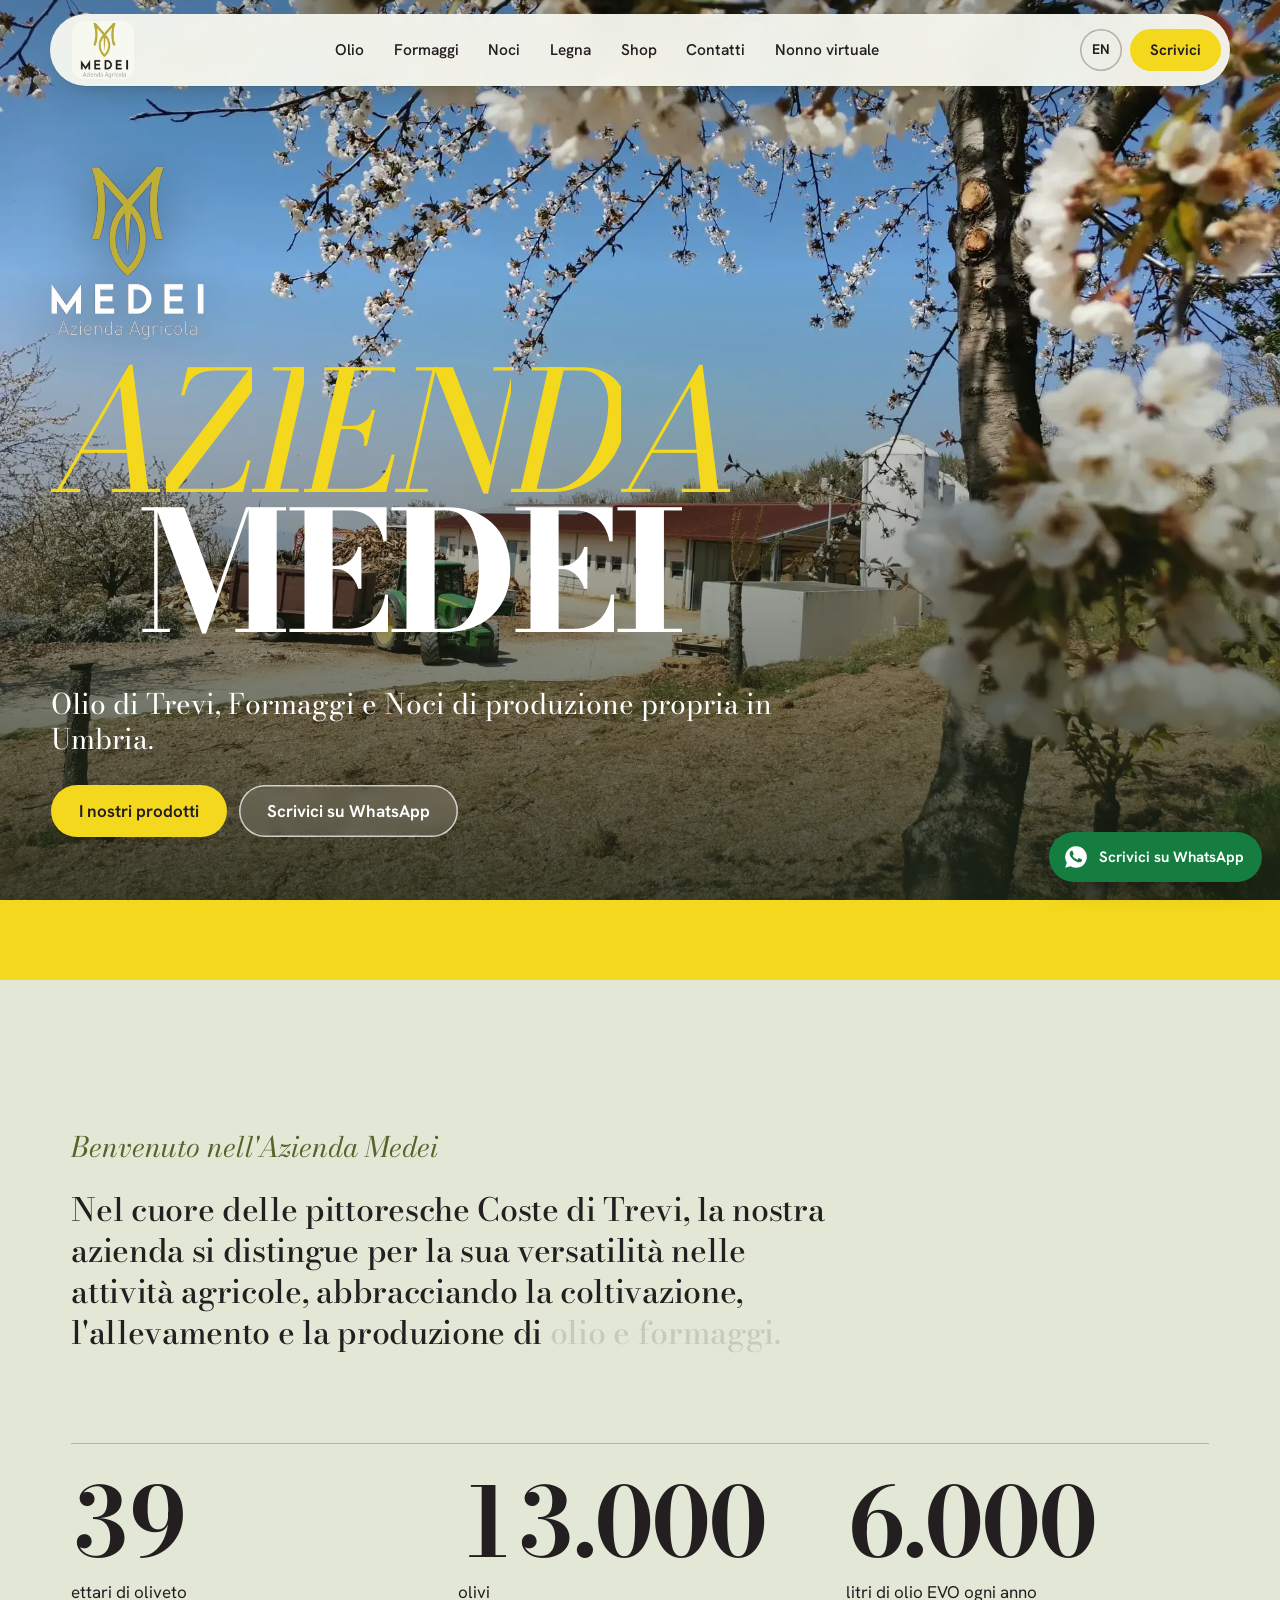
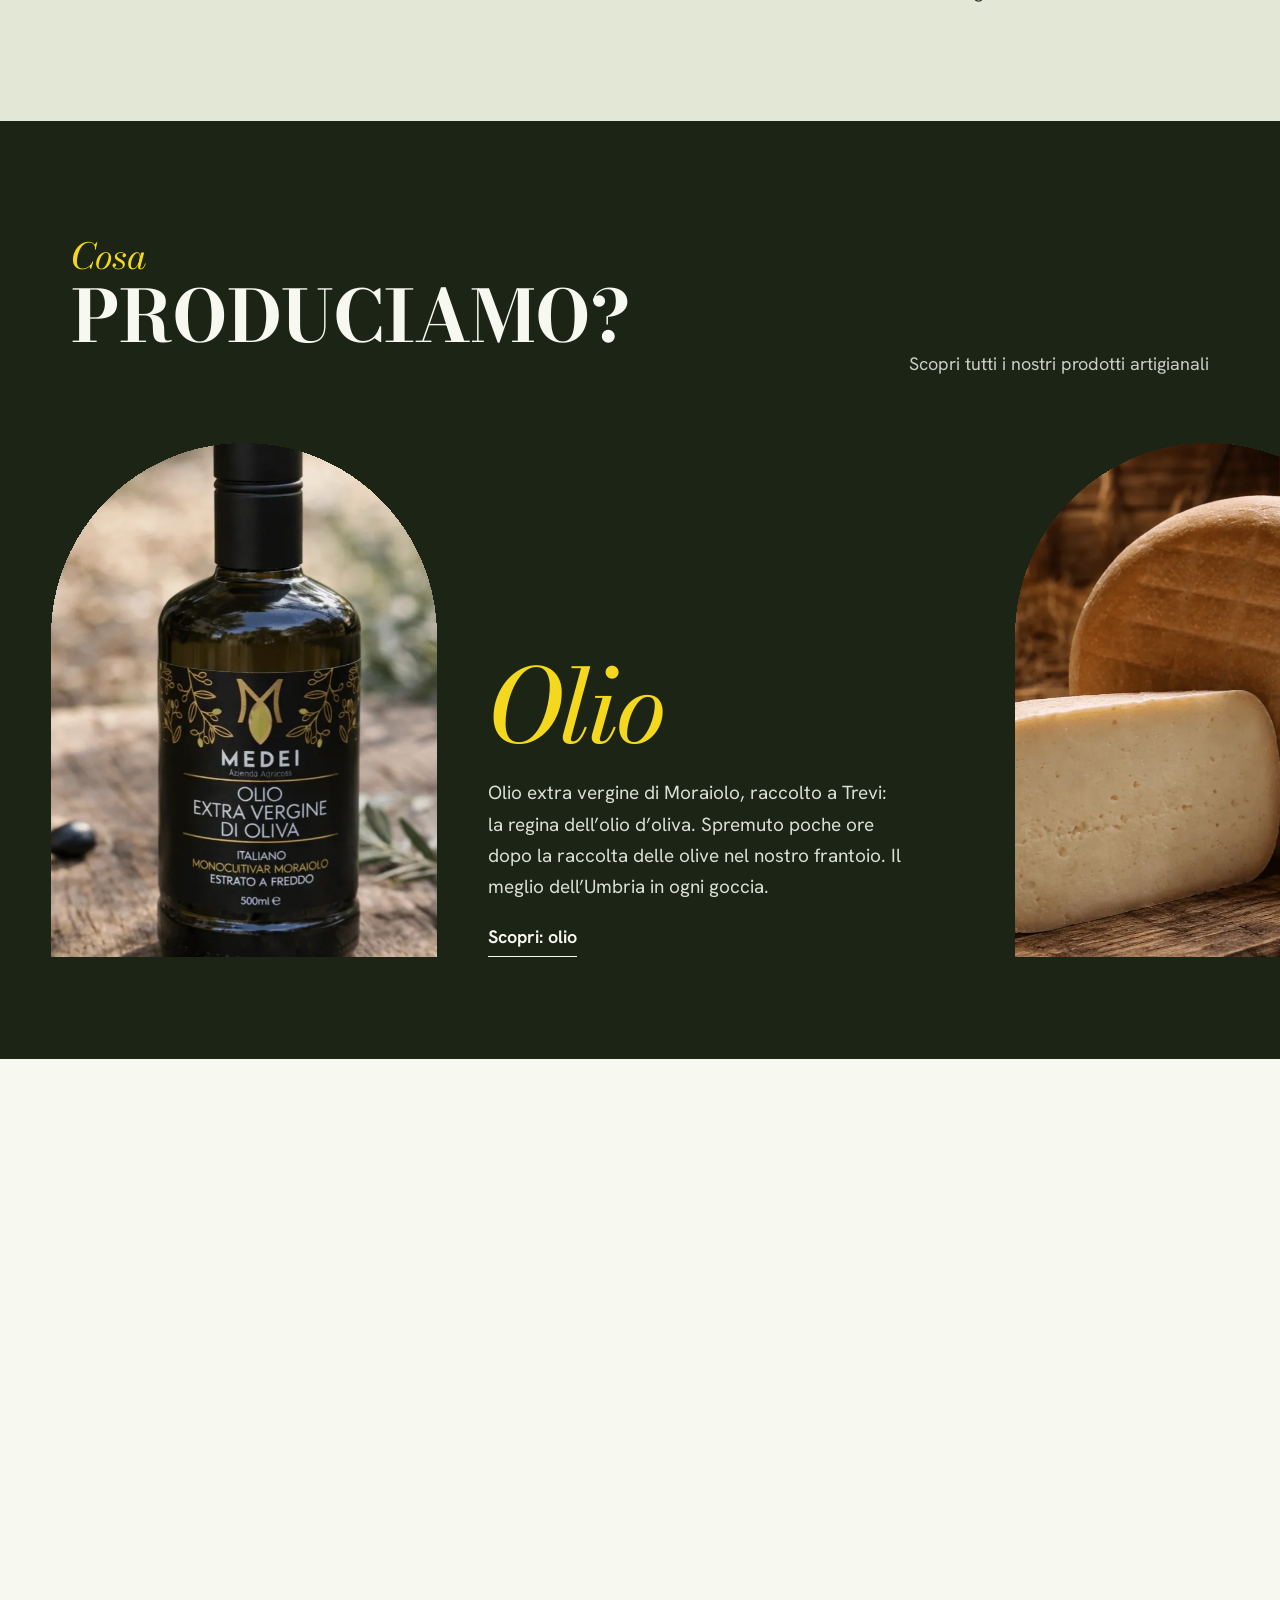
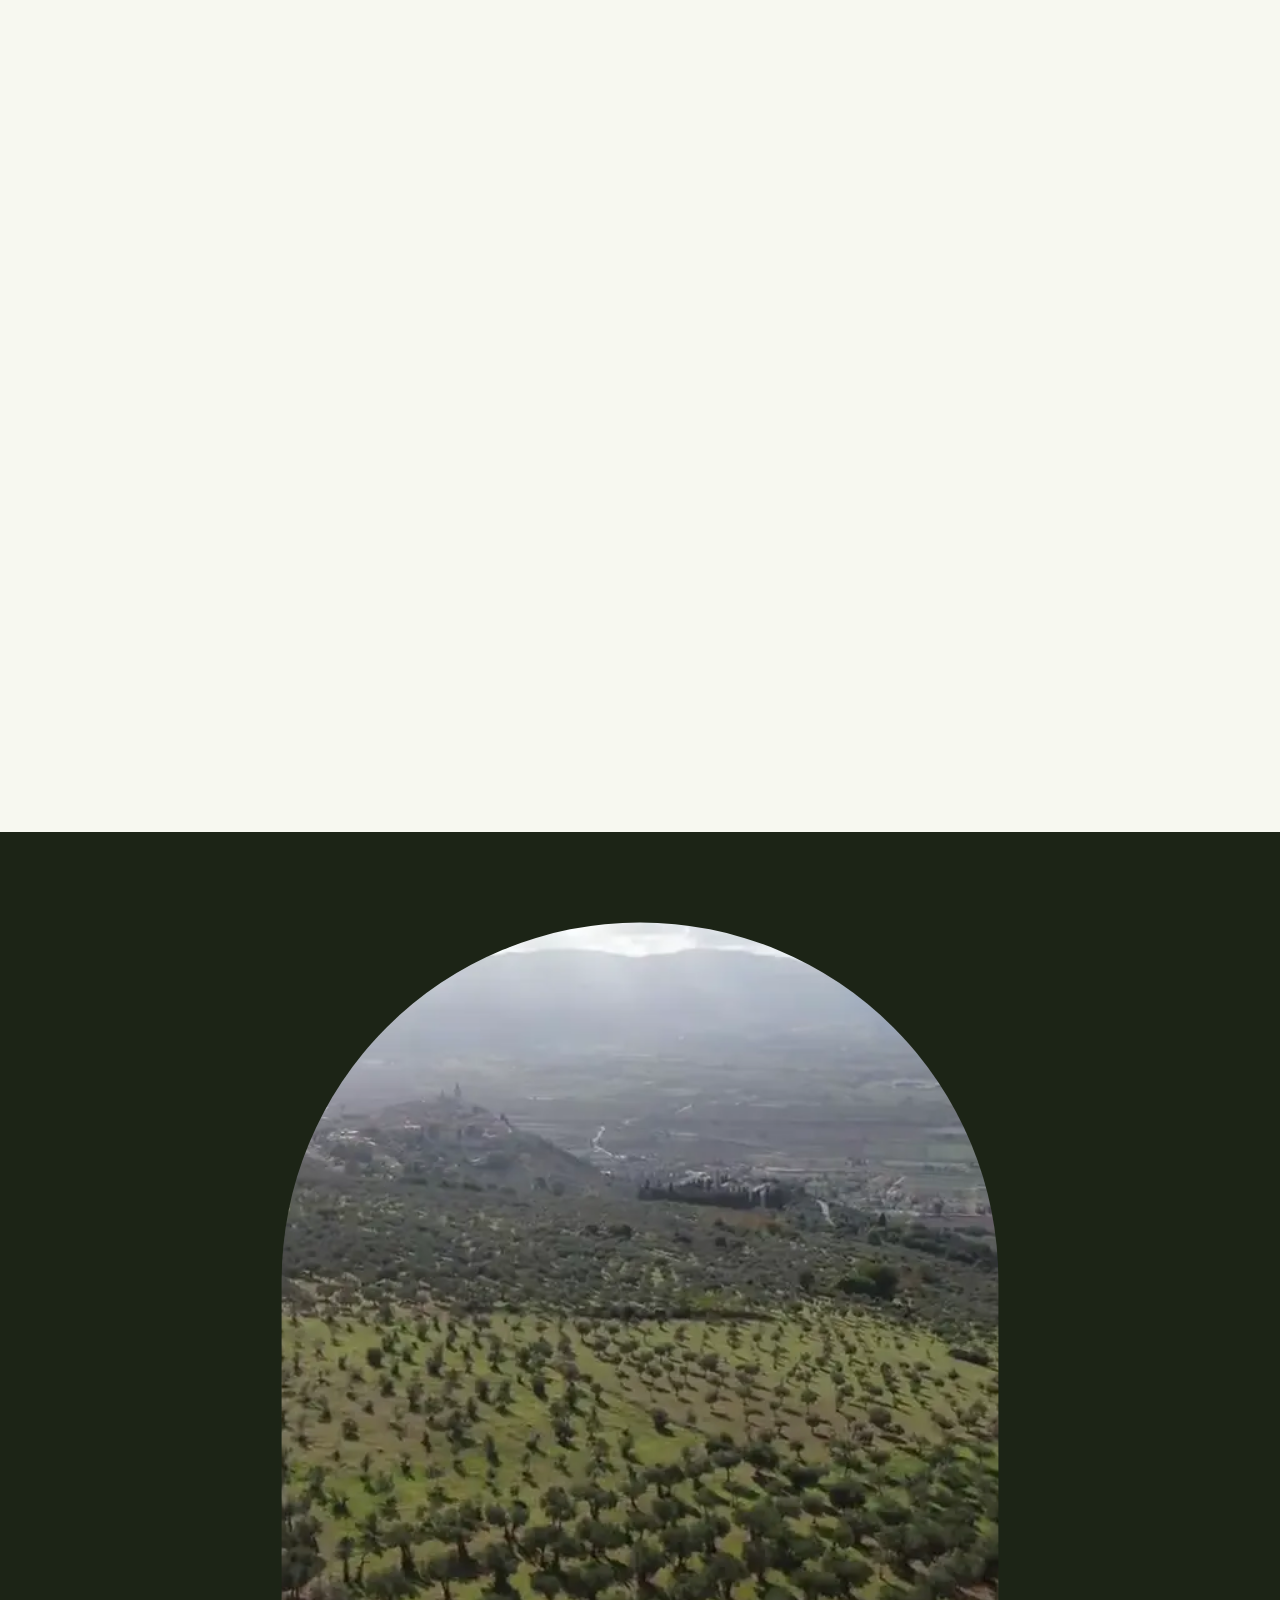
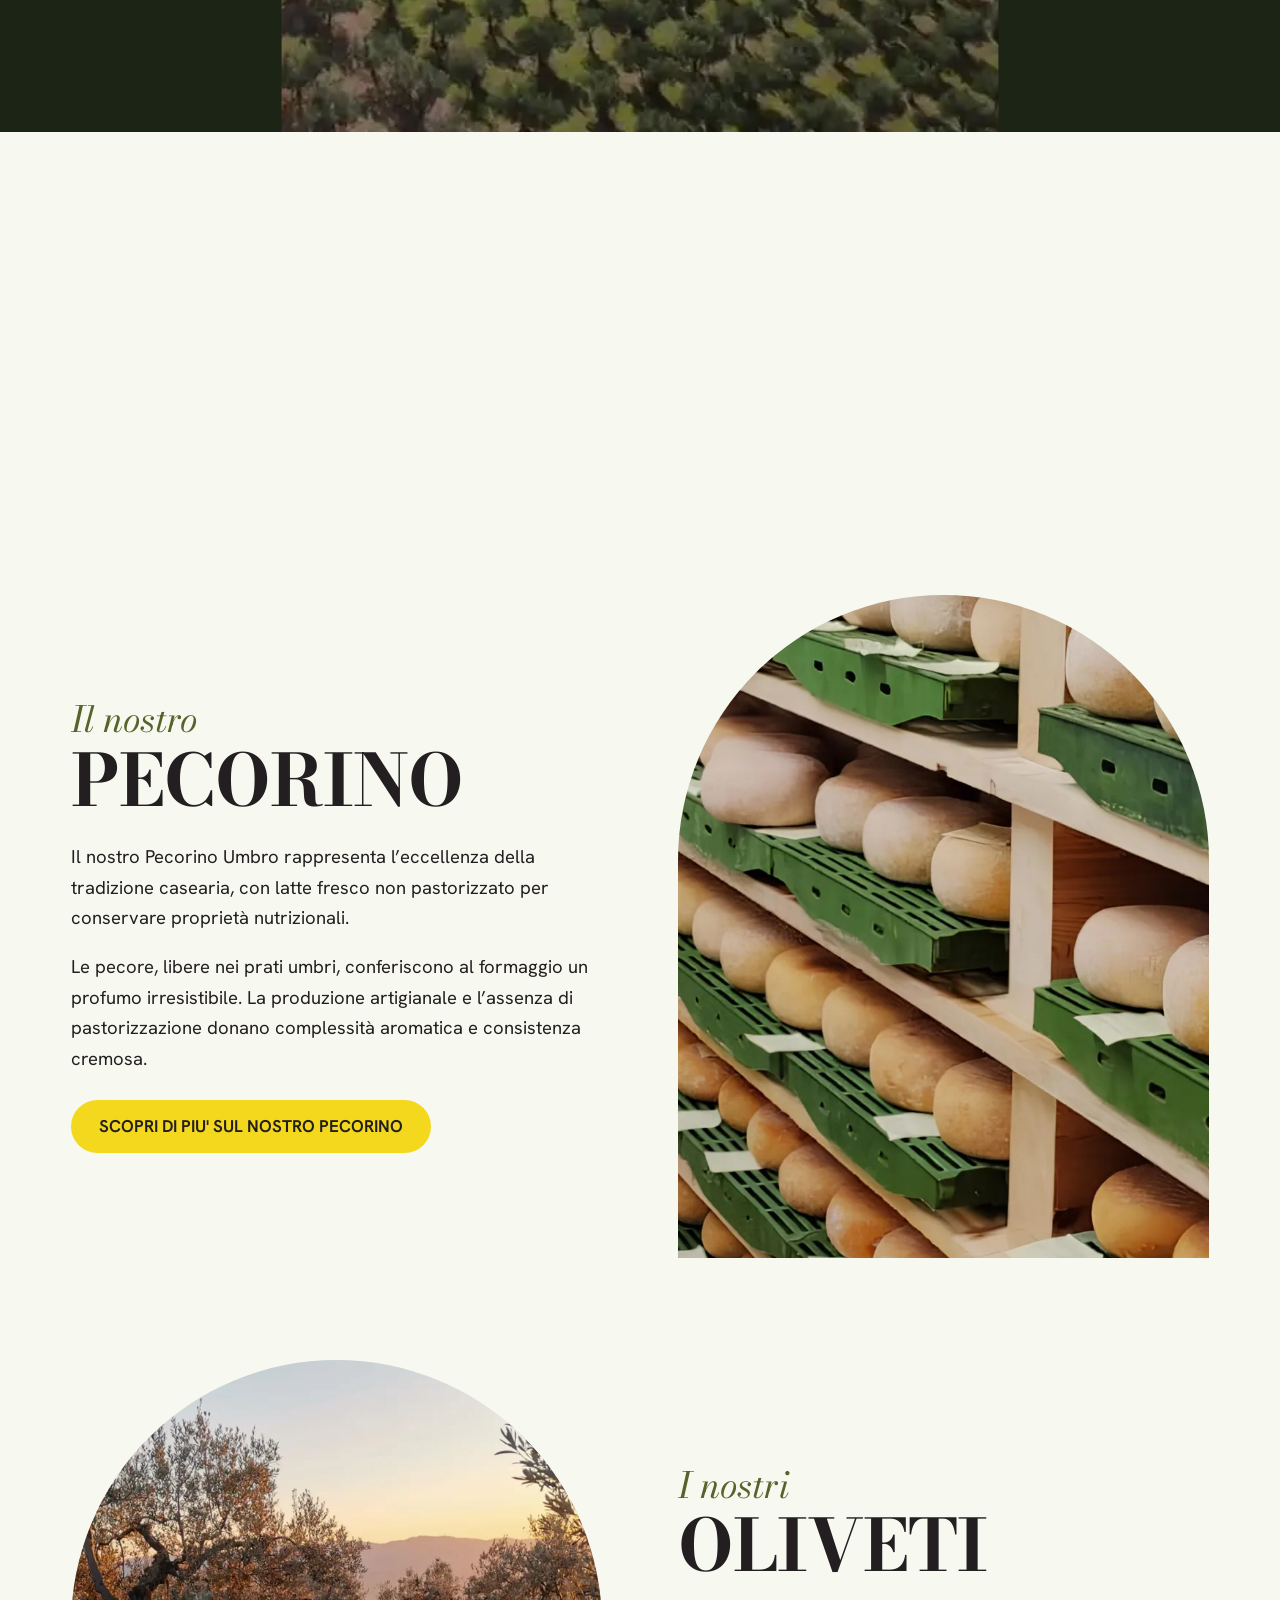
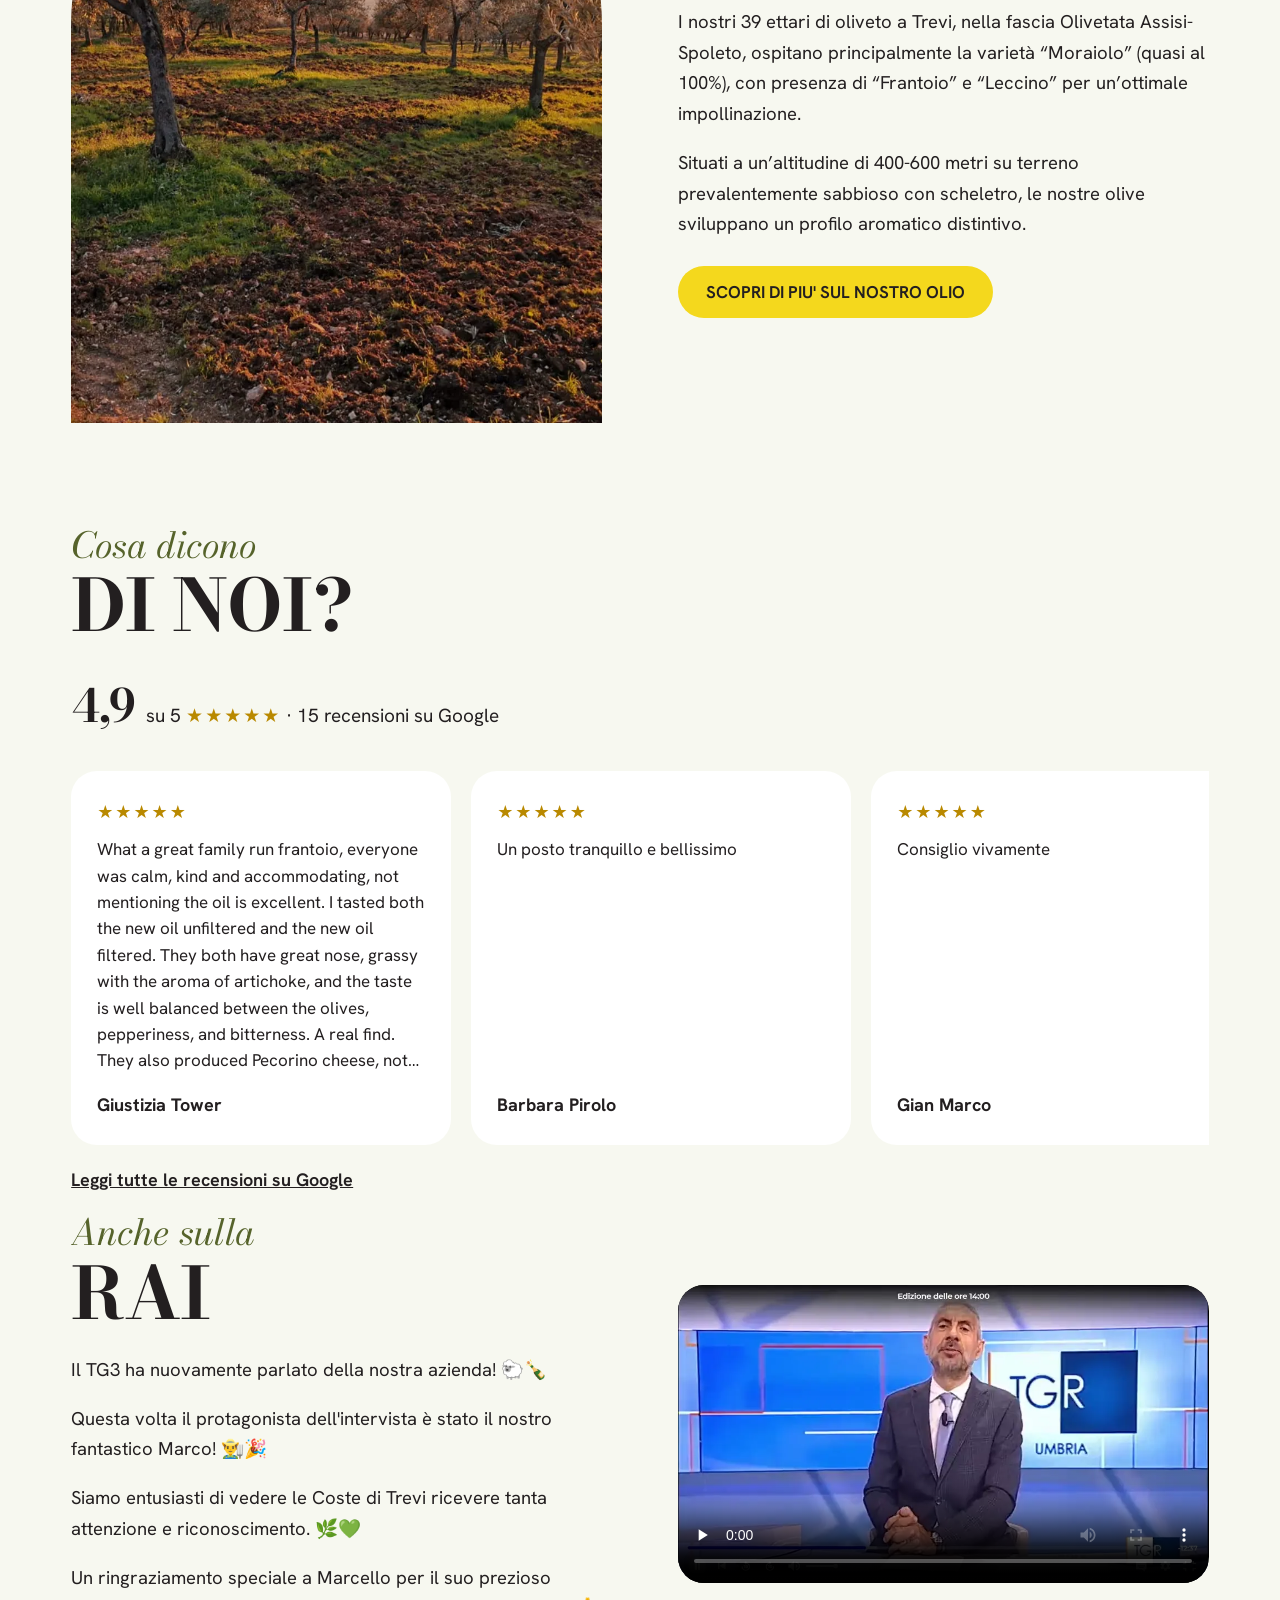
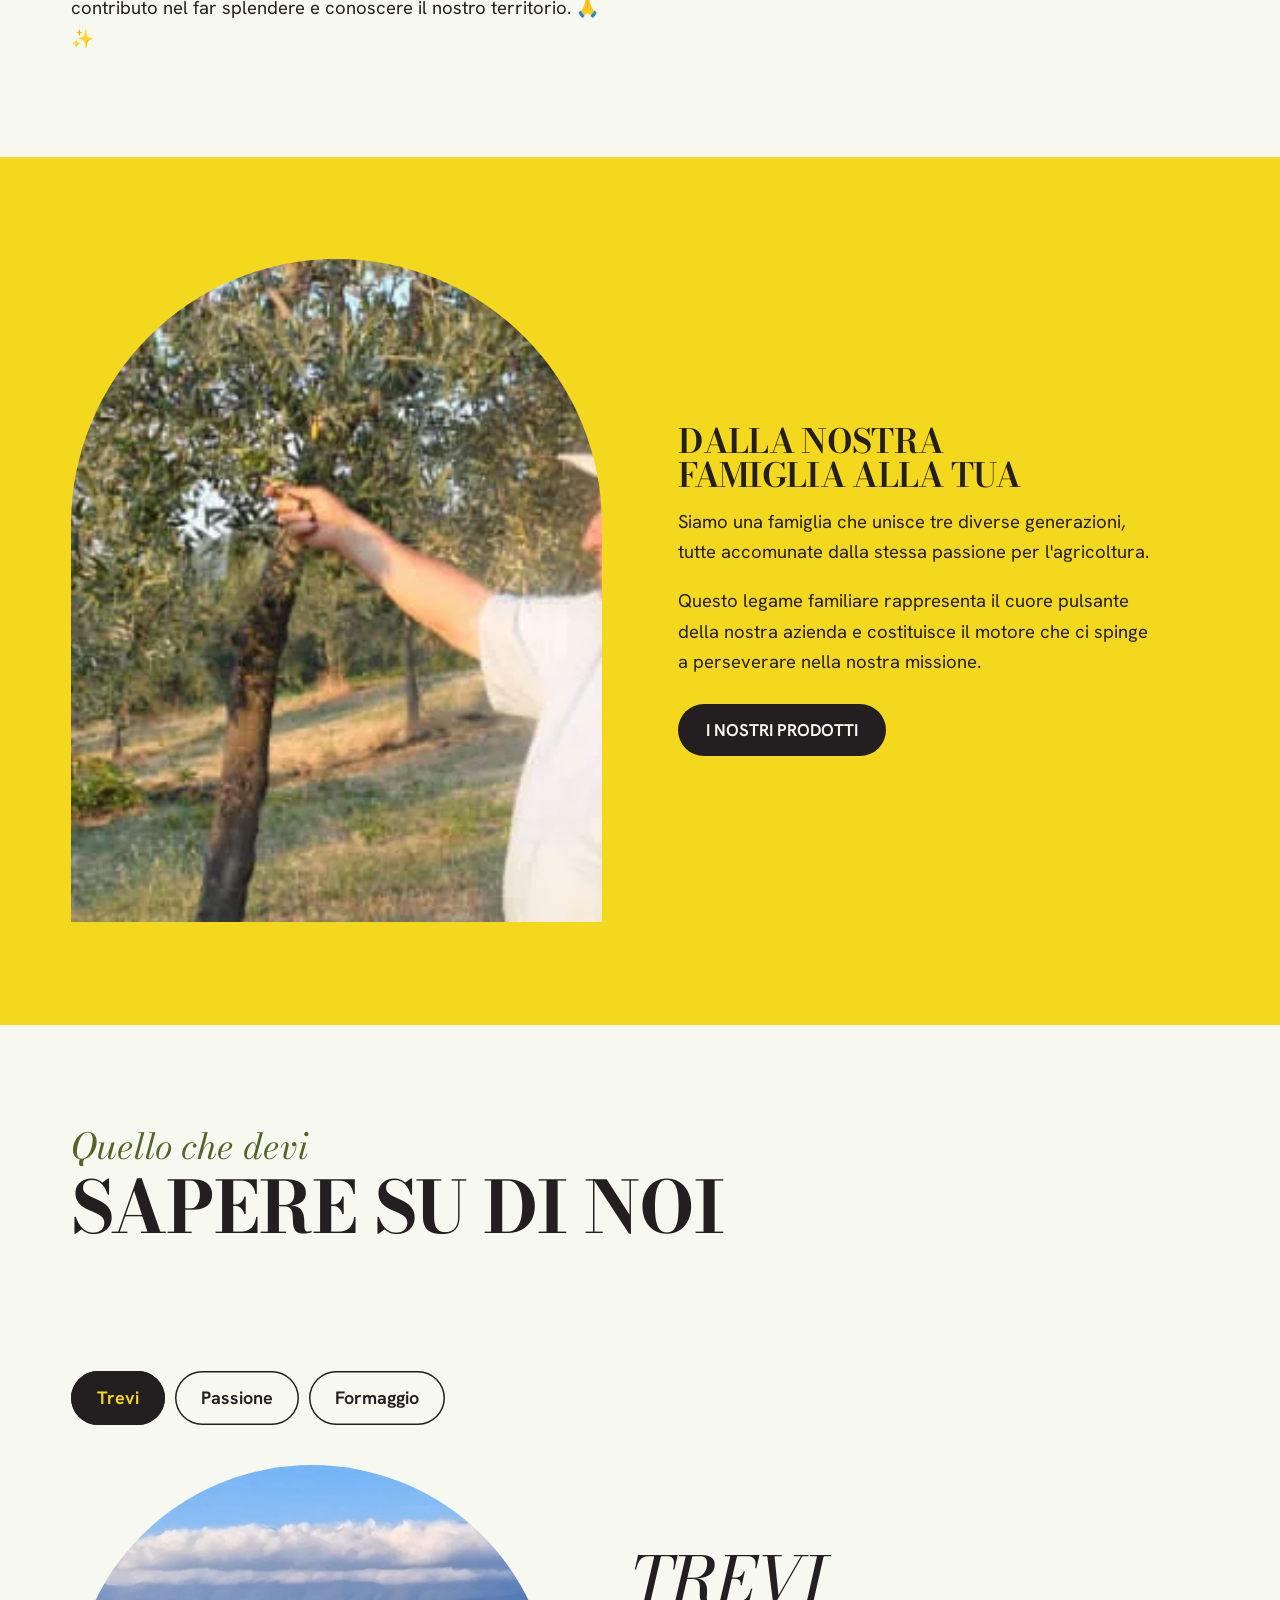
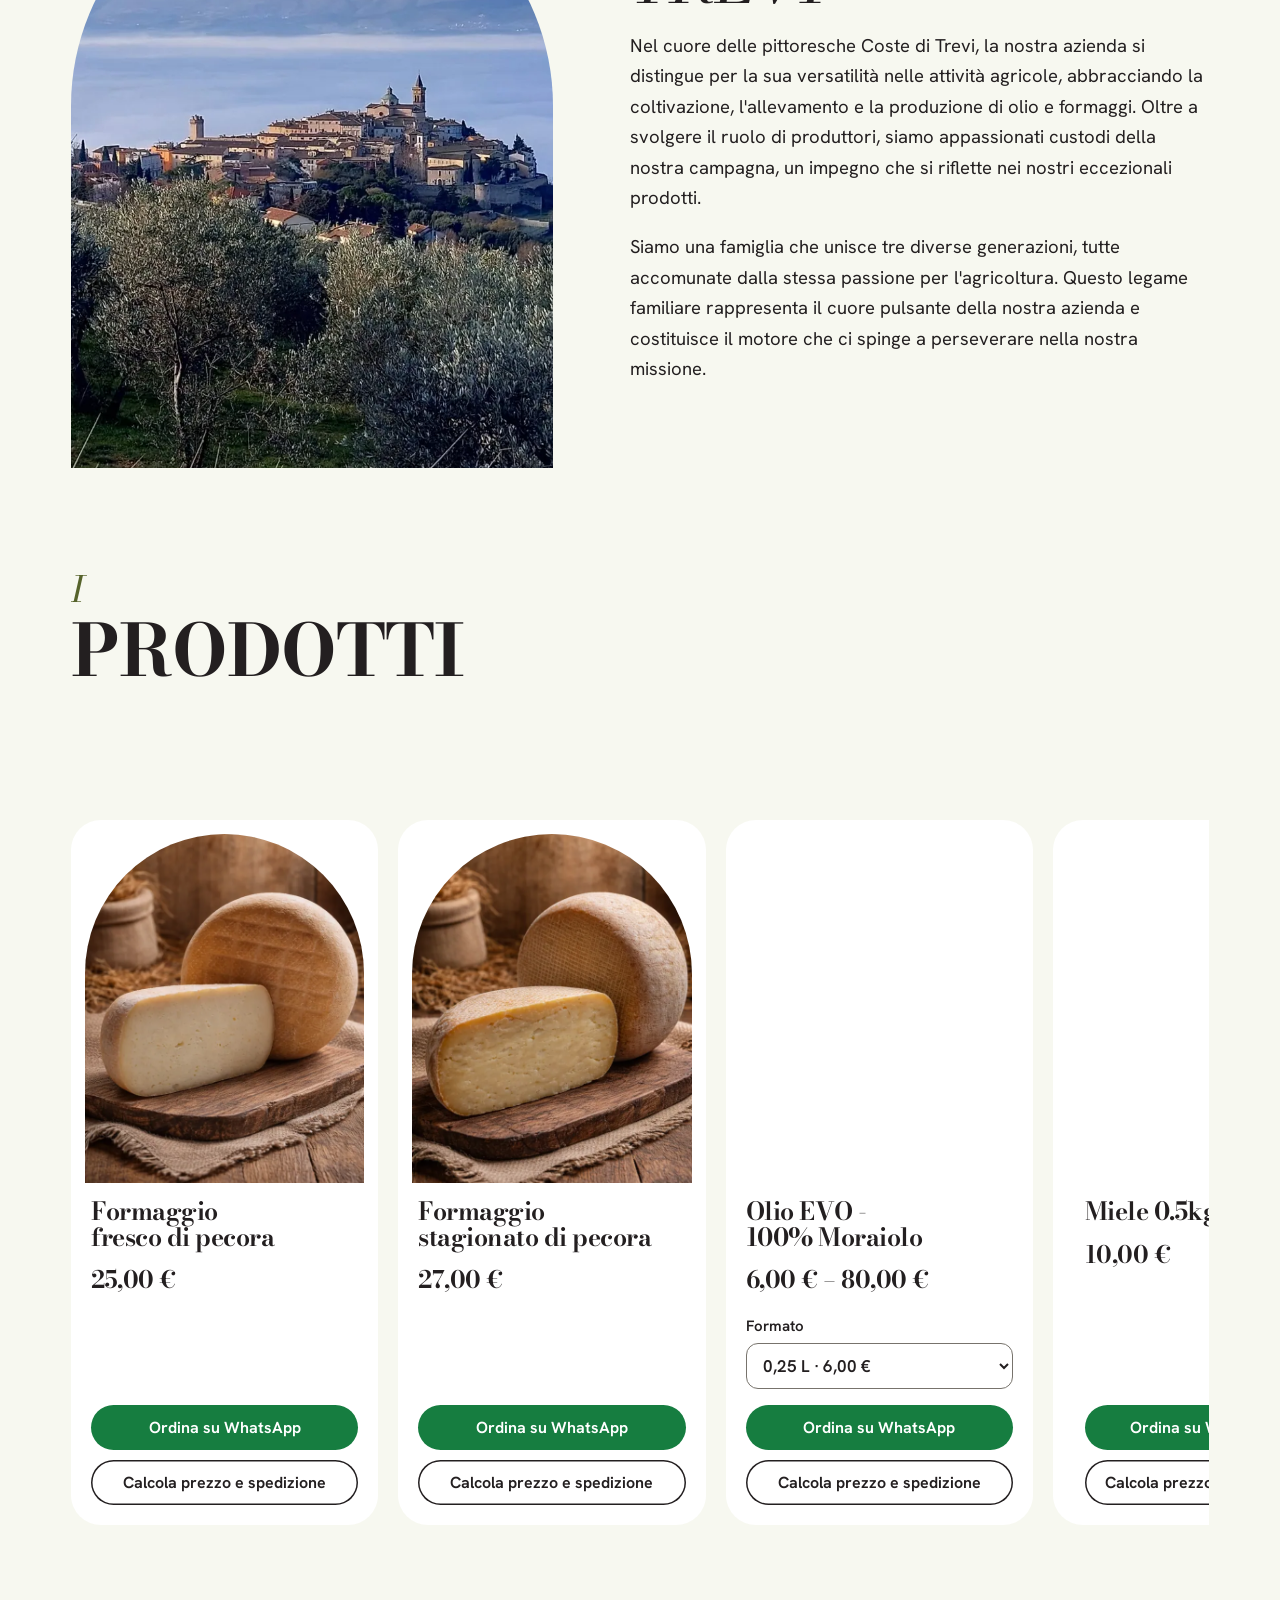
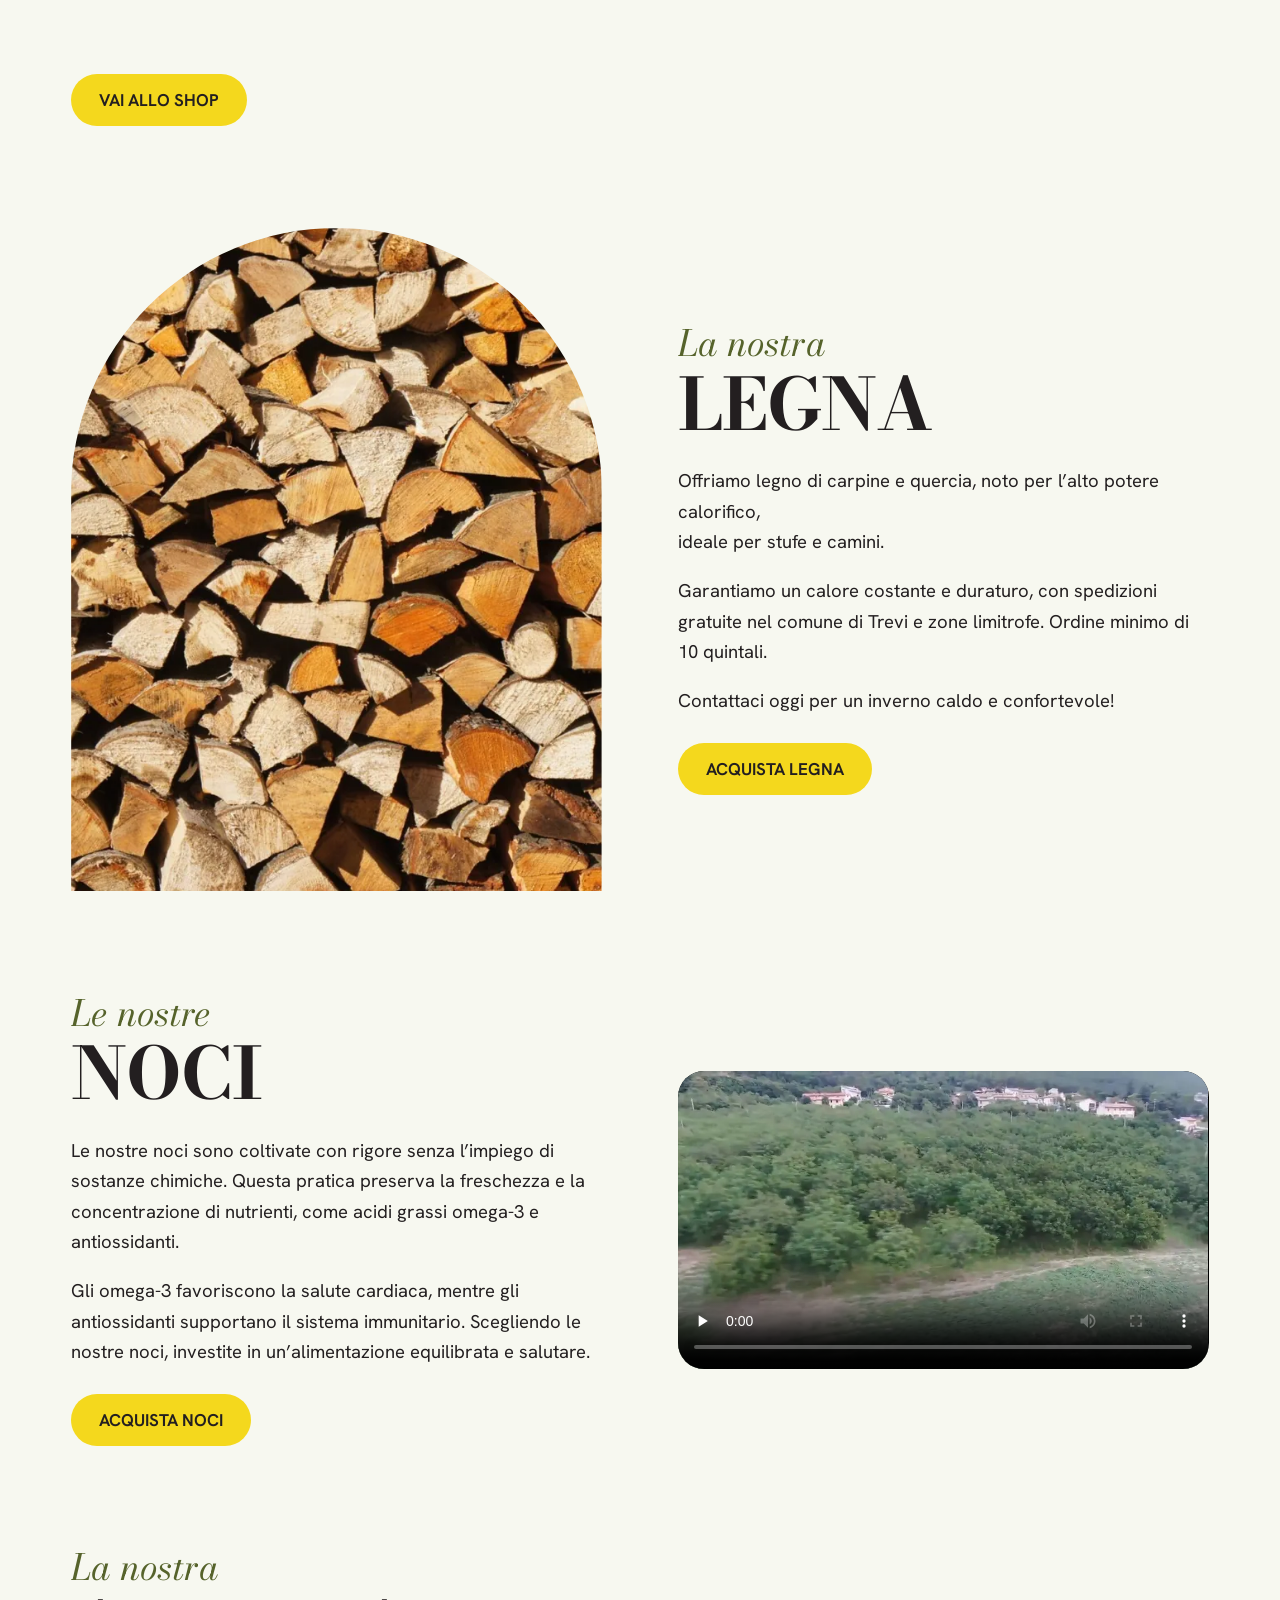
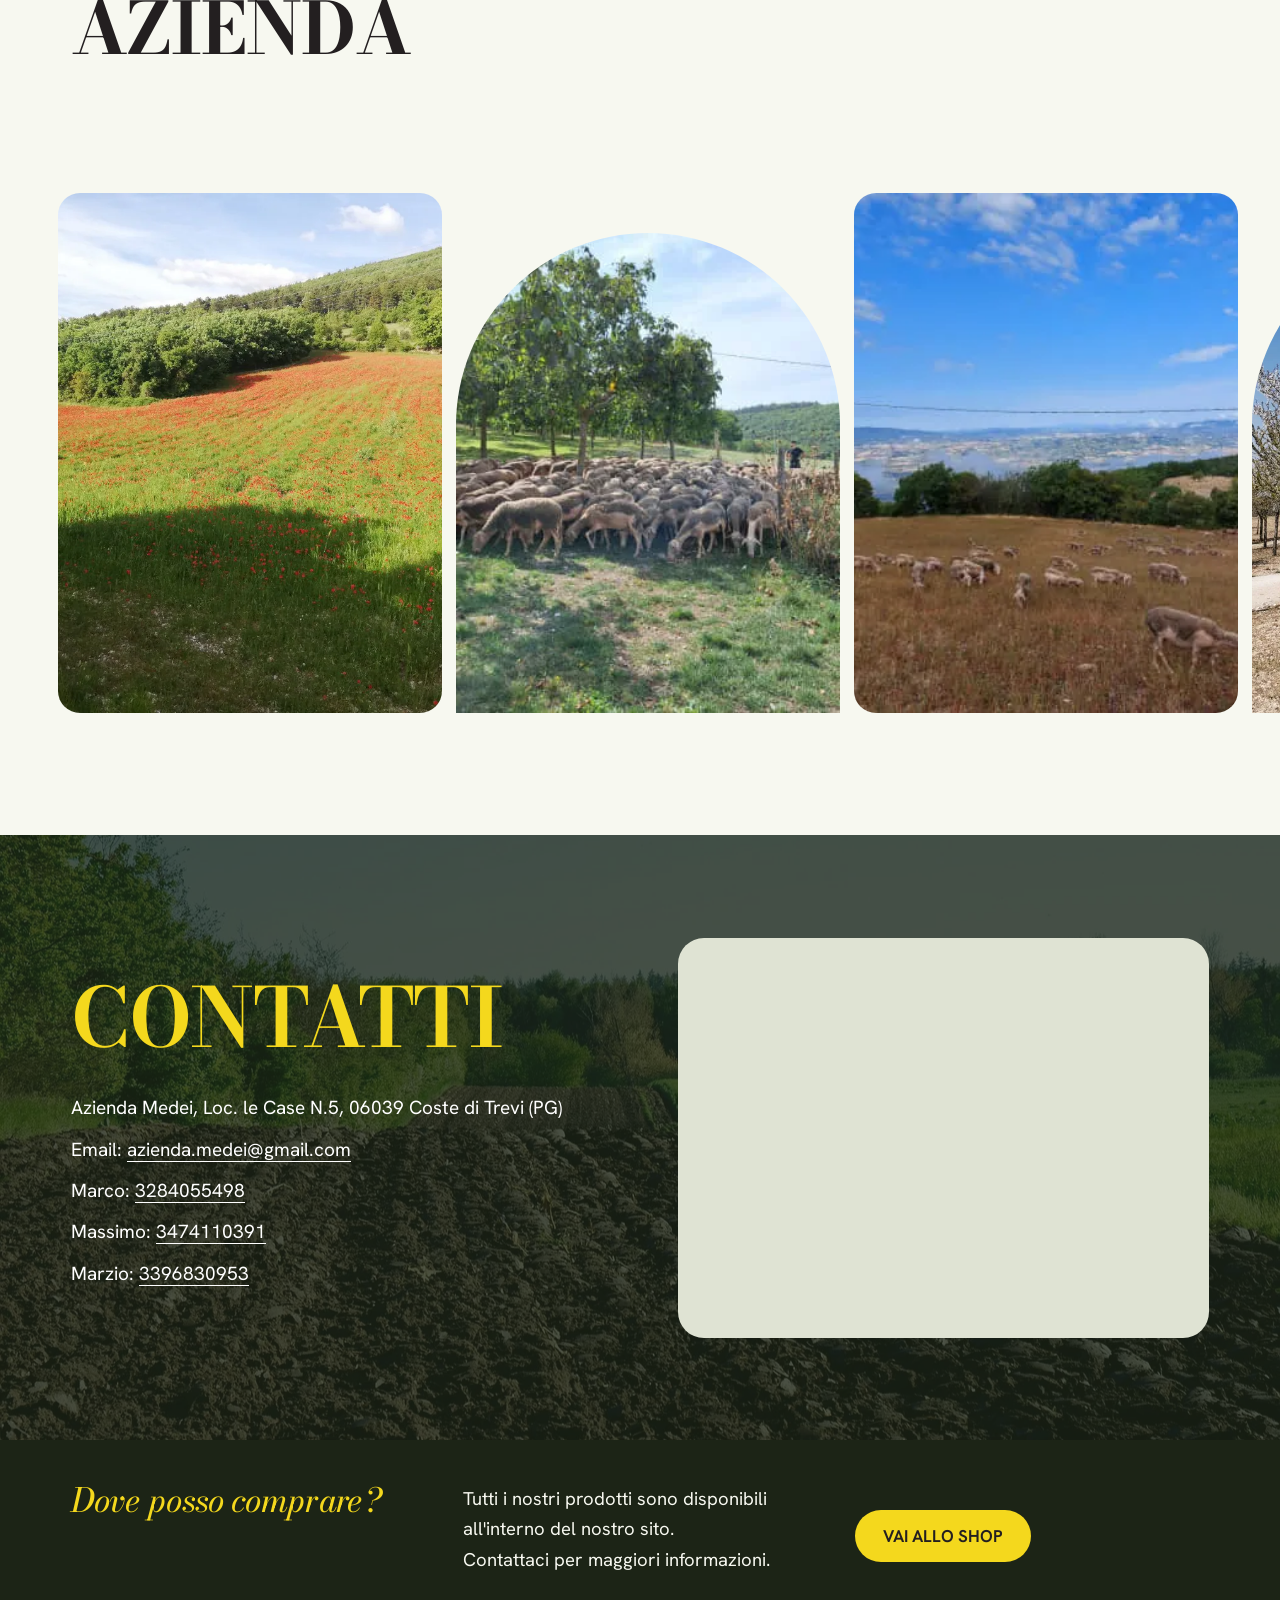
==== index.html @ 04afe728 "Sito Azienda Medei 2.0 Co-Authored-By: Claude Fable 5.2 <noreply@anthropic.com> Claude-Session: http" ====
<!DOCTYPE html>
<html lang="it">
<head>
<meta charset="utf-8">
<meta name="viewport" content="width=device-width, initial-scale=1">
<title>Azienda Medei | Olio Trevi, Formaggi e Noci di produzione propria</title>
<meta name="description" content="Scopri tutti i prodotti artigianali della nostra azienda, dall&#x27;olio di Trevi, ai nostri formaggi, fino al nostro miele artigianale.">
<link rel="canonical" href="https://aziendamedei.com/">
<link rel="alternate" hreflang="it" href="https://aziendamedei.com/"><link rel="alternate" hreflang="en" href="https://aziendamedei.com/en/azienda-medei/"><link rel="alternate" hreflang="x-default" href="https://aziendamedei.com/">
<meta property="og:type" content="website">
<meta property="og:locale" content="it_IT">
<meta property="og:site_name" content="Azienda Medei">
<meta property="og:title" content="Azienda Medei | Olio Trevi, Formaggi e Noci di produzione propria">
<meta property="og:description" content="Scopri tutti i prodotti artigianali della nostra azienda, dall&#x27;olio di Trevi, ai nostri formaggi, fino al nostro miele artigianale.">
<meta property="og:url" content="https://aziendamedei.com/">
<meta property="og:image" content="https://aziendamedei.com/img/whatsapp-image-2020-04-11-at-14-20-01.webp">
<meta name="twitter:card" content="summary_large_image">
<meta name="theme-color" content="#1C2416">
<link rel="icon" href="img/favicon.png" type="image/png">
<link rel="preload" href="font/bodoni-moda-latin-wght-normal.woff2" as="font" type="font/woff2" crossorigin>
<link rel="preload" href="font/hanken-grotesk-latin-wght-normal.woff2" as="font" type="font/woff2" crossorigin>
<link rel="stylesheet" href="css/stile.css">
<script>document.documentElement.classList.add('js');setTimeout(function(){if(!window.__medeiAnim)document.documentElement.classList.remove('js')},2500)</script>
<script type="application/ld+json">{"@context": "https://schema.org", "@type": "LocalBusiness", "name": "Azienda Medei", "description": "Allevamento ovino, caseificio, uliveti, frantoio e noceti", "url": "https://aziendamedei.com/", "image": "https://aziendamedei.com/img/whatsapp-image-2020-04-11-at-14-20-01.webp", "email": "azienda.medei@gmail.com", "telephone": "+393317294483", "address": {"@type": "PostalAddress", "streetAddress": "Loc. le Case N.5", "postalCode": "06039", "addressLocality": "Coste di Trevi", "addressRegion": "PG", "addressCountry": "IT"}}</script><script type="application/ld+json">{"@context": "https://schema.org", "@type": "Product", "name": "Formaggio fresco di pecora", "description": "Formaggio fresco umbro di pecora Lacaune, prodotto artigianalmente con latte crudo per un gusto autentico e tradizionale. Ogni fase del processo, dalla mungitura alla lavorazione fino alla vendita, è interamente gestita all’interno della nostra azienda, assicurando la massima tracciabilità e qualità del prodotto.", "image": "https://aziendamedei.com/img/formaggio-fresco.webp", "brand": {"@type": "Brand", "name": "Azienda Medei"}, "offers": {"@type": "Offer", "price": "25.00", "priceCurrency": "EUR", "availability": "https://schema.org/InStock", "url": "https://aziendamedei.com/"}}</script><script type="application/ld+json">{"@context": "https://schema.org", "@type": "Product", "name": "Formaggio stagionato di pecora", "description": "Il nostro formaggio di pecora stagionato, maturato a temperature e umidità ottimali, sviluppa un sapore ricco e deciso, perfetto per chi apprezza prodotti dal carattere intenso. Ideale da gustare da solo o in abbinamenti raffinati.", "image": "https://aziendamedei.com/img/formaggio-stagionale.webp", "brand": {"@type": "Brand", "name": "Azienda Medei"}, "offers": {"@type": "Offer", "price": "27.00", "priceCurrency": "EUR", "availability": "https://schema.org/InStock", "url": "https://aziendamedei.com/"}}</script><script type="application/ld+json">{"@context": "https://schema.org", "@type": "Product", "name": "Olio EVO - 100% Moraiolo", "description": "Il nostro olio extravergine di oliva Moraiolo, proveniente dagli oliveti di Trevi, offre un sapore intenso con un perfetto equilibrio tra amaro e piccante. Estratto a freddo a basse temperature, mantiene tutte le sue proprietà organolettiche, regalando un’esperienza di gusto autentica e di alta qualità.", "image": "https://aziendamedei.com/img/2-bottiglie-da.webp", "brand": {"@type": "Brand", "name": "Azienda Medei"}, "offers": {"@type": "AggregateOffer", "lowPrice": "6.00", "highPrice": "80.00", "offerCount": 7, "priceCurrency": "EUR", "availability": "https://schema.org/InStock"}}</script><script type="application/ld+json">{"@context": "https://schema.org", "@type": "Product", "name": "Miele 0.5kg", "description": "Il nostro miele millefiori, raccolto sulle pendici del Monte Serano, racchiude tutta la ricchezza della biodiversità umbra in un prodotto naturale dal sapore intenso e autentico. Genuino e ricco di proprietà benefiche, è perfetto da gustare al naturale o per esaltare dolci e piatti con un tocco unico.", "image": "https://aziendamedei.com/img/miele-piccolo-2.webp", "brand": {"@type": "Brand", "name": "Azienda Medei"}, "offers": {"@type": "Offer", "price": "10.00", "priceCurrency": "EUR", "availability": "https://schema.org/InStock", "url": "https://aziendamedei.com/"}}</script><script type="application/ld+json">{"@context": "https://schema.org", "@type": "Product", "name": "Miele 1 kg", "description": "Il nostro miele millefiori, raccolto sulle pendici del Monte Serano, racchiude tutta la ricchezza della biodiversità umbra in un prodotto naturale dal sapore intenso e autentico. Genuino e ricco di proprietà benefiche, è perfetto da gustare al naturale o per esaltare dolci e piatti con un tocco unico.", "image": "https://aziendamedei.com/img/miele-grande.webp", "brand": {"@type": "Brand", "name": "Azienda Medei"}, "offers": {"@type": "Offer", "price": "16.00", "priceCurrency": "EUR", "availability": "https://schema.org/InStock", "url": "https://aziendamedei.com/"}}</script><script type="application/ld+json">{"@context": "https://schema.org", "@type": "Product", "name": "Noci Umbre in Guscio", "description": "Le nostre noci, coltivate in Umbria senza l’uso di trattamenti chimici, sono un prodotto naturale di alta qualità. Con guscio sottile e gheriglio chiaro dal sapore intenso, sono perfette da mangiare direttamente o da utilizzare in dolci e piatti salati.", "image": "https://aziendamedei.com/img/noci.webp", "brand": {"@type": "Brand", "name": "Azienda Medei"}, "offers": {"@type": "Offer", "price": "7.00", "priceCurrency": "EUR", "availability": "https://schema.org/InStock", "url": "https://aziendamedei.com/"}}</script><script type="application/ld+json">{"@context": "https://schema.org", "@type": "Product", "name": "Lenticchie", "description": "Lenticchie", "image": "https://aziendamedei.com/img/lenticchia.webp", "brand": {"@type": "Brand", "name": "Azienda Medei"}, "offers": {"@type": "Offer", "price": "7.00", "priceCurrency": "EUR", "availability": "https://schema.org/InStock", "url": "https://aziendamedei.com/"}}</script>
</head>
<body class="con-copertina pagina-home">
<a class="salta" href="#contenuto">Vai al contenuto</a><header class="testata" id="testata"><div class="barra"><a class="logo" href="./" aria-label="Azienda Medei, home"><img src="img/logo-medei.webp" alt="Medei Azienda Agricola" width="400" height="372"></a><nav aria-label="Menu principale"><ul class="menu" id="menu"><li><a href="olio-trevi-umbria/">Olio</a></li><li><a href="pecorino-italiano/">Formaggi</a></li><li><a href="noci-italiane/">Noci</a></li><li><a href="vendita-di-legna-da-ardere-a-trevi-foligno/">Legna</a></li><li><a href="shop/">Shop</a></li><li><a href="contatti/">Contatti</a></li><li><a href="https://nonno-andrea-azienda-medei.vercel.app/" rel="noopener">Nonno virtuale</a></li></ul></nav><div class="barra-fine"><a class="lingua" href="en/azienda-medei/" lang="en" hreflang="en">EN</a><a class="btn piccolo" href="https://wa.me/393317294483">Scrivici</a><button class="apri-menu" aria-label="Apri il menu" aria-expanded="false" aria-controls="menu"><span></span><span></span></button></div></div></header>
<main id="contenuto">
<section class="eroe">
<div class="eroe-foto"><img src="img/whatsapp-image-2020-04-11-at-14-20-01.webp" alt="" width="2000" height="1500" fetchpriority="high"></div>
<div class="eroe-testo"><img class="eroe-logo" src="img/logo-chiaro.webp" alt="Logo Medei Azienda Agricola" width="576" height="664">
<h1 class="eroe-titolo"><span class="riga-a">azienda</span> <span class="riga-b">medei</span></h1>
<p class="eroe-sotto">Olio di Trevi, Formaggi e Noci di produzione propria in Umbria.</p>
<p class="eroe-azioni"><a class="btn" href="#cosaproduciamo">I nostri prodotti</a><a class="btn vetro" href="https://wa.me/393317294483">Scrivici su WhatsApp</a></p></div>
<span class="eroe-scorri" aria-hidden="true">Scorri</span>
</section>
<div class="nastro" aria-hidden="true"><div class="nastro-binario"><div class="nastro-gruppo"><span>Olio di Trevi</span><i aria-hidden="true">✦</i><span>Pecorino a latte crudo</span><i aria-hidden="true">✦</i><span>Noci umbre</span><i aria-hidden="true">✦</i><span>Miele millefiori</span><i aria-hidden="true">✦</i><span>Legna da ardere</span><i aria-hidden="true">✦</i></div><div class="nastro-gruppo"><span>Olio di Trevi</span><i aria-hidden="true">✦</i><span>Pecorino a latte crudo</span><i aria-hidden="true">✦</i><span>Noci umbre</span><i aria-hidden="true">✦</i><span>Miele millefiori</span><i aria-hidden="true">✦</i><span>Legna da ardere</span><i aria-hidden="true">✦</i></div></div></div>
<section class="presenta"><div class="wrap">
<h2 class="presenta-titolo">Benvenuto nell&#x27;Azienda Medei</h2>
<p class="presenta-testo" data-parole>Nel cuore delle pittoresche Coste di Trevi, la nostra azienda si distingue per la sua versatilità nelle attività agricole, abbracciando la coltivazione, l&#x27;allevamento e la produzione di olio e formaggi.</p>
<div class="numeri"><div class="numero-voce"><span class="numero" data-conta="39" data-sep=".">39</span><span class="etichetta">ettari di oliveto</span></div><div class="numero-voce"><span class="numero" data-conta="13000" data-sep=".">13.000</span><span class="etichetta">olivi</span></div><div class="numero-voce"><span class="numero" data-conta="6000" data-sep=".">6.000</span><span class="etichetta">litri di olio EVO ogni anno</span></div></div>
</div></section>
<section class="corsia" id="cosaproduciamo"><div class="corsia-testa wrap"><h2 class="duo"><span>cosa</span> produciamo?</h2><p>Scopri tutti i nostri prodotti artigianali</p></div>
<div class="corsia-binario"><article class="pannello"><a class="arco" href="olio-trevi-umbria/" tabindex="-1" aria-hidden="true"><img src="img/bottiglia-500.webp" alt="" width="1024" height="1024" loading="lazy"></a><div class="pannello-testo"><h3>Olio</h3><p>Olio extra vergine di Moraiolo, raccolto a Trevi: la regina dell’olio d’oliva. Spremuto poche ore dopo la raccolta delle olive nel nostro frantoio. Il meglio dell’Umbria in ogni goccia.</p><a class="freccia" href="olio-trevi-umbria/">Scopri: olio</a></div></article><article class="pannello"><a class="arco" href="pecorino-italiano/" tabindex="-1" aria-hidden="true"><img src="img/formaggio2.webp" alt="" width="1024" height="1024" loading="lazy"></a><div class="pannello-testo"><h3>Formaggi</h3><p>Formaggi dal sapore incredibile che riflettono il benessere degli animali e la freschezza degli ambienti in cui pascola il nostro gregge. Lavoriamo il latte crudo non pastorizzato nel nostro moderno caseificio.</p><a class="freccia" href="pecorino-italiano/">Scopri: formaggi</a></div></article><article class="pannello"><a class="arco" href="noci-italiane/" tabindex="-1" aria-hidden="true"><img src="img/noci-scaled.webp" alt="" width="1200" height="1200" loading="lazy"></a><div class="pannello-testo"><h3>Noci</h3><p>Le nostre noci sono coltivate con rigore senza l’impiego di sostanze chimiche.</p><a class="freccia" href="noci-italiane/">Scopri: noci</a></div></article><article class="pannello"><a class="arco" href="shop/" tabindex="-1" aria-hidden="true"><img src="img/miele-piccolo.webp" alt="" width="1024" height="1024" loading="lazy"></a><div class="pannello-testo"><h3>Miele</h3><p>Il nostro miele millefiori, raccolto sulle pendici del Monte Serano, racchiude tutta la ricchezza della biodiversità umbra in un prodotto naturale dal sapore intenso e autentico.</p><a class="freccia" href="shop/">Scopri: miele</a></div></article><div class="pannello pannello-fine"><a class="btn grande-tondo" href="shop/">Vai allo shop</a></div></div></section>
<section class="cinema"><div class="cinema-finestra"><video src="video/video-senza-titolo-realizzato-con-clipch.mp4" poster="video/video-senza-titolo-realizzato-con-clipch.webp" autoplay muted loop playsinline preload="metadata" aria-hidden="true"></video></div></section>
<section class="sez"><div class="wrap"><div class="riga n2 inversa"><div class="col" style="flex:1 1 50%"><img src="img/caseificio-222-1.webp" alt="Azienda Medei" width="1400" height="1143" class="foto" loading="lazy" decoding="async"></div><div class="col" style="flex:1 1 50%"><h3 class="duo" style="text-align:left"><span>il nostro</span> pecorino</h3><img class="fregio" src="img/fregio.webp" alt="" width="250" height="50" style="margin-left:0"><div class="testo" style="text-align:left"><p>Il nostro Pecorino Umbro rappresenta l’eccellenza della tradizione casearia, con latte fresco non pastorizzato per conservare proprietà nutrizionali.</p><p>Le pecore, libere nei prati umbri, conferiscono al formaggio un profumo irresistibile. La produzione artigianale e l’assenza di pastorizzazione donano complessità aromatica e consistenza cremosa.</p></div><p class="azione" style="text-align:left"><a class="btn" href="pecorino-italiano/">SCOPRI DI PIU&#x27; SUL NOSTRO PECORINO</a></p></div></div></div></section>
<section class="sez"><div class="wrap"><div class="riga n2"><div class="col" style="flex:1 1 50%"><img src="img/whatsapp-image-2020-03-23-at-20-36-03-2.webp" alt="oliveti olio di trevi" width="1400" height="1050" class="foto" loading="lazy" decoding="async"></div><div class="col" style="flex:1 1 50%"><h3 class="duo" style="text-align:left"><span>i nostri</span> oliveti</h3><img class="fregio" src="img/fregio.webp" alt="" width="250" height="50" style="margin-left:0"><div class="testo" style="text-align:left"><p>I nostri 39 ettari di oliveto a Trevi, nella fascia Olivetata Assisi-Spoleto, ospitano principalmente la varietà “Moraiolo” (quasi al 100%), con presenza di “Frantoio” e “Leccino” per un’ottimale impollinazione.</p><p>Situati a un’altitudine di 400-600 metri su terreno prevalentemente sabbioso con scheletro, le nostre olive sviluppano un profilo aromatico distintivo.</p></div><p class="azione" style="text-align:left"><a class="btn" href="olio-trevi-umbria/">SCOPRI DI PIU&#x27; SUL NOSTRO OLIO</a></p></div></div></div></section>
<section class="sez"><div class="wrap"><h3 class="duo" style="text-align:center"><span>cosa dicono</span> di noi?</h3><img class="fregio" src="img/fregio.webp" alt="" width="250" height="50"><div class="recensioni"><p class="rec-voto"><strong>4,9</strong> su 5 <span class="stelle" aria-hidden="true">★★★★★</span> · 15 recensioni su Google</p><div class="scorri" tabindex="0"><figure class="recensione"><div class="stelle" aria-label="5 su 5">★★★★★</div><blockquote>What a great family run frantoio, everyone was calm, kind and accommodating, not mentioning the oil is excellent.  I tasted both the new oil unfiltered and the new oil filtered.  They both have great nose, grassy with the aroma of artichoke, and  the taste is well balanced between the olives,  pepperiness,   and bitterness.  A real find.
They also produced Pecorino cheese, not overly salty with a hint of sweetness.  You can tell it&#x27;s from the happy sheep.</blockquote><figcaption>Giustizia Tower</figcaption></figure><figure class="recensione"><div class="stelle" aria-label="5 su 5">★★★★★</div><blockquote>Un posto tranquillo e bellissimo</blockquote><figcaption>Barbara Pirolo</figcaption></figure><figure class="recensione"><div class="stelle" aria-label="5 su 5">★★★★★</div><blockquote>Consiglio vivamente</blockquote><figcaption>Gian Marco</figcaption></figure><figure class="recensione"><div class="stelle" aria-label="5 su 5">★★★★★</div><blockquote>Magnifica, cucummeru speciale</blockquote><figcaption>Lorenzo Angeloni</figcaption></figure><figure class="recensione"><div class="stelle" aria-label="5 su 5">★★★★★</div><blockquote>Bellq</blockquote><figcaption>Tommaso Pesca</figcaption></figure><figure class="recensione"><div class="stelle" aria-label="4 su 5">★★★★☆</div><blockquote>Una esperienza indimenticabile, formaggio ottimo, vi consiglio a tutti questa esperienza</blockquote><figcaption>Samuele Mondi</figcaption></figure></div><p><a class="rec-link" href="https://www.google.com/maps/place/?q=place_id:ChIJaVRViU2ILhMRIanPIkEX7s4" rel="noopener">Leggi tutte le recensioni su Google</a></p></div><div class="blocco"><div class="riga n2 inversa"><div class="col"><video class="filmato" src="video/snapinst-app-video-aqmeg69fb-e9c-5o5oa6m.mp4" poster="video/snapinst-app-video-aqmeg69fb-e9c-5o5oa6m.webp" controls playsinline preload="none"></video></div><div class="col"><h3 class="duo" style="text-align:left"><span>Anche sulla</span> rai</h3><img class="fregio" src="img/fregio.webp" alt="" width="250" height="50" style="margin-left:0"><div class="testo" style="text-align:left"><p>Il TG3 ha nuovamente parlato della nostra azienda! 🐑🍾</p><p>Questa volta il protagonista dell'intervista è stato il nostro fantastico Marco! 👨‍🌾🎉</p><p>Siamo entusiasti di vedere le Coste di Trevi ricevere tanta attenzione e riconoscimento. 🌿💚</p><p>Un ringraziamento speciale a Marcello per il suo prezioso contributo nel far splendere e conoscere il nostro territorio. 🙏✨</p></div></div></div></div></div></section>
<section class="sez colore" style="background-color:#F4D81D"><div class="wrap"><div class="riga n2 inversa"><div class="col" style="flex:1 1 50%"><h3 class="titolo" style="font-size:clamp(30px,3.47vw,50px);color:#231F20;text-align:center">DALLA NOSTRA FAMIGLIA ALLA TUA</h3><img class="fregio" src="img/fregio.webp" alt="" width="250" height="50"><div class="testo" style="text-align:center"><p>Siamo una famiglia che unisce tre diverse generazioni, <br>tutte accomunate dalla stessa passione per l'agricoltura.  </p><p>Questo legame familiare rappresenta il cuore pulsante<br>della nostra azienda e costituisce il motore che ci spinge<br>a perseverare nella nostra missione.</p></div><p class="azione" style="text-align:center"><a class="btn scuro" href="shop/">I NOSTRI PRODOTTI</a></p></div><div class="col" style="flex:1 1 50%"><img src="img/photo-205-18-11-2023-13-05-31-thumb.webp" alt="DALLA NOSTRA FAMIGLIA ALLA TUA - Azienda Medei" width="520" height="346" class="foto" loading="lazy" decoding="async"></div></div></div></section>
<section class="sez"><div class="wrap"><h3 class="duo" style="text-align:center"><span>Quello che devi</span> sapere su di noi</h3><img class="fregio" src="img/fregio.webp" alt="" width="250" height="50"></div></section>
<section class="sez"><div class="wrap"><div class="schede"><div class="schede-tasti" role="tablist"><button role="tab" id="t1-0" aria-controls="s1-0" aria-selected="true">Trevi</button><button role="tab" id="t1-1" aria-controls="s1-1" aria-selected="false" tabindex="-1">Passione</button><button role="tab" id="t1-2" aria-controls="s1-2" aria-selected="false" tabindex="-1">Formaggio</button></div><div class="scheda" role="tabpanel" id="s1-0" aria-labelledby="t1-0"><img src="img/immagine-whatsapp-2025-02-09-ore-16-27-37-aee3a202-scaled.webp" alt="Quello che devi sapere su di noi - Azienda Medei" width="1400" height="1058" class="foto" loading="lazy" decoding="async"><div class="testo" style="text-align:center"><p><strong>TREVI</strong></p><p>Nel cuore delle pittoresche Coste di Trevi, la nostra azienda si distingue per la sua versatilità nelle attività agricole, abbracciando la coltivazione, l'allevamento e la produzione di olio e formaggi. Oltre a svolgere il ruolo di produttori, siamo appassionati custodi della nostra campagna, un impegno che si riflette nei nostri eccezionali prodotti.</p><p>Siamo una famiglia che unisce tre diverse generazioni, tutte accomunate dalla stessa passione per l'agricoltura. Questo legame familiare rappresenta il cuore pulsante della nostra azienda e costituisce il motore che ci spinge a perseverare nella nostra missione.</p></div></div><div class="scheda" role="tabpanel" id="s1-1" aria-labelledby="t1-1" hidden><div class="testo" style="text-align:center"><p><strong>PASSIONE</strong></p><p>La nostra azienda coltiva con passione 40 ettari di oliveti, interamente dedicati alla varietà Moraiolo, simbolo dell’eccellenza olearia di Trevi. Grazie alla gestione diretta del nostro frantoio, garantiamo che le olive vengano frante entro poche ore dalla raccolta, preservando al massimo freschezza e qualità.</p><p>Seguiamo ogni fase del processo con cura e competenza, rispettando rigorosi standard di produzione. Il risultato è un olio extravergine d'oliva dal carattere unico, capace di trasformare ogni piatto in un'esperienza gastronomica straordinaria.</p></div><img src="img/sea-olive-tree-sunset-nature-landscape-olive-tree-olive-tree.webp" alt="sea, olive tree, sunset, nature, landscape, olive tree, olive tree, olive tree, olive tree, olive tree-7420636.jpg" width="1280" height="853" class="foto" loading="lazy" decoding="async"></div><div class="scheda" role="tabpanel" id="s1-2" aria-labelledby="t1-2" hidden><img src="img/sunset-sheep-silhouette-dusk-animal-mammal-livestock-nature.webp" alt="sunset, sheep, silhouette, dusk, animal, mammal, livestock, nature, dike, countryside, rural, nordfriesland, germany, sheep, sheep, sheep, sheep, sheep-50494.jpg" width="1280" height="960" class="foto" loading="lazy" decoding="async"><div class="testo" style="text-align:center"><p><strong>FORMAGGIO</strong></p><p>Il nostro formaggio di pecora è il frutto di un processo artigianale che ha inizio direttamente nella nostra moderna stalla, equipaggiata con le tecnologie più avanzate. Le nostre pecore sono della specie Lacaune, nota per la sua eccellente produzione lattiera.</p><p>Seguiamo personalmente l'intero processo, garantendo così la massima freschezza e tracciabilità in ogni singolo passo della produzione. Questo ci consente di evitare la pastorizzazione del latte, preservando l'autentico e tradizionale gusto dei nostri formaggi.</p><p>Siamo una famiglia che unisce tre diverse generazioni, tutte accomunate dalla stessa passione per l'agricoltura. Questo legame familiare rappresenta il cuore pulsante della nostra azienda e costituisce il motore che ci spinge a perseverare nella nostra missione.</p></div></div></div></div></section>
<section class="sez"><div class="wrap"><div class="blocco"><h3 class="duo" style="text-align:center"><span>I</span> Prodotti</h3><img class="fregio" src="img/fregio.webp" alt="" width="250" height="50"></div></div></section>
<section class="sez"><div class="wrap"><div class="scorri prodotti-carosello" tabindex="0"><article class="prodotto compatto" data-prodotto="formaggio-fresco" data-nome="Formaggio fresco di pecora"><div class="p-foto"><img src="img/formaggio-fresco.webp" alt="Formaggio fresco di pecora" width="600" height="900" loading="lazy" decoding="async"></div><div class="p-testo"><h3>Formaggio fresco di pecora</h3><p class="prezzo" data-prezzo="formaggio-fresco">25,00 €</p><div class="p-azioni"><a class="btn wa" data-ordina href="https://wa.me/393317294483">Ordina su WhatsApp</a><a class="btn chiaro" href="shop/#preventivo">Calcola prezzo e spedizione</a></div></div></article><article class="prodotto compatto" data-prodotto="formaggio-stagionato" data-nome="Formaggio stagionato di pecora"><div class="p-foto"><img src="img/formaggio-stagionale.webp" alt="Formaggio stagionato di pecora" width="600" height="900" loading="lazy" decoding="async"></div><div class="p-testo"><h3>Formaggio stagionato di pecora</h3><p class="prezzo" data-prezzo="formaggio-stagionato">27,00 €</p><div class="p-azioni"><a class="btn wa" data-ordina href="https://wa.me/393317294483">Ordina su WhatsApp</a><a class="btn chiaro" href="shop/#preventivo">Calcola prezzo e spedizione</a></div></div></article><article class="prodotto compatto" data-prodotto="olio-025l" data-nome="Olio EVO - 100% Moraiolo"><div class="p-foto"><img src="img/2-bottiglie-da.webp" alt="Olio EVO - 100% Moraiolo" width="600" height="900" loading="lazy" decoding="async"></div><div class="p-testo"><h3>Olio EVO - 100% Moraiolo</h3><p class="prezzo">6,00 € – 80,00 €</p><label class="formato">Formato <select data-formato><option value="olio-025l">0,25 L · 6,00 €</option><option value="olio-05l">0,5 L · 10,00 €</option><option value="olio-075l">0,75 L · 15,00 €</option><option value="olio-1l">1 L · 20,00 €</option><option value="olio-2l">2 L · 35,00 €</option><option value="olio-3l">3 L · 52,00 €</option><option value="olio-5l">5 L · 80,00 €</option></select></label><div class="p-azioni"><a class="btn wa" data-ordina href="https://wa.me/393317294483">Ordina su WhatsApp</a><a class="btn chiaro" href="shop/#preventivo">Calcola prezzo e spedizione</a></div></div></article><article class="prodotto compatto" data-prodotto="miele-05" data-nome="Miele 0.5kg"><div class="p-foto"><img src="img/miele-piccolo-2.webp" alt="Miele 0.5kg" width="600" height="900" loading="lazy" decoding="async"></div><div class="p-testo"><h3>Miele 0.5kg</h3><p class="prezzo" data-prezzo="miele-05">10,00 €</p><div class="p-azioni"><a class="btn wa" data-ordina href="https://wa.me/393317294483">Ordina su WhatsApp</a><a class="btn chiaro" href="shop/#preventivo">Calcola prezzo e spedizione</a></div></div></article><article class="prodotto compatto" data-prodotto="miele-1" data-nome="Miele 1 kg"><div class="p-foto"><img src="img/miele-grande.webp" alt="Miele 1 kg" width="600" height="900" loading="lazy" decoding="async"></div><div class="p-testo"><h3>Miele 1 kg</h3><p class="prezzo" data-prezzo="miele-1">16,00 €</p><div class="p-azioni"><a class="btn wa" data-ordina href="https://wa.me/393317294483">Ordina su WhatsApp</a><a class="btn chiaro" href="shop/#preventivo">Calcola prezzo e spedizione</a></div></div></article><article class="prodotto compatto" data-prodotto="noci" data-nome="Noci Umbre in Guscio"><div class="p-foto"><img src="img/noci.webp" alt="Noci Umbre in Guscio" width="600" height="900" loading="lazy" decoding="async"></div><div class="p-testo"><h3>Noci Umbre in Guscio</h3><p class="prezzo" data-prezzo="noci">7,00 €</p><div class="p-azioni"><a class="btn wa" data-ordina href="https://wa.me/393317294483">Ordina su WhatsApp</a><a class="btn chiaro" href="shop/#preventivo">Calcola prezzo e spedizione</a></div></div></article><article class="prodotto compatto" data-prodotto="lenticchie" data-nome="Lenticchie"><div class="p-foto"><img src="img/lenticchia.webp" alt="Lenticchie" width="600" height="900" loading="lazy" decoding="async"></div><div class="p-testo"><h3>Lenticchie</h3><p class="prezzo" data-prezzo="lenticchie">7,00 €</p><div class="p-azioni"><a class="btn wa" data-ordina href="https://wa.me/393317294483">Ordina su WhatsApp</a><a class="btn chiaro" href="shop/#preventivo">Calcola prezzo e spedizione</a></div></div></article></div></div></section>
<section class="sez"><div class="wrap"><p class="azione" style="text-align:center"><a class="btn" href="shop/">VAI ALLO SHOP</a></p></div></section>
<section class="sez"><div class="wrap"><div class="riga n2"><div class="col" style="flex:1 1 50%"><img src="img/firewood-1162252-1-scaled.webp" alt="I Prodotti - Azienda Medei" width="1400" height="930" class="foto" loading="lazy" decoding="async"></div><div class="col" style="flex:1 1 50%"><h3 class="duo" style="text-align:left"><span>la nostra</span> legna</h3><img class="fregio" src="img/fregio.webp" alt="" width="250" height="50" style="margin-left:0"><div class="testo" style="text-align:left"><p>Offriamo legno di carpine e quercia, noto per l’alto potere calorifico, <br>ideale per stufe e camini.</p><p>Garantiamo un calore costante e duraturo, con spedizioni gratuite nel comune di Trevi e zone limitrofe. Ordine minimo di 10 quintali.</p><p>Contattaci oggi per un inverno caldo e confortevole!</p></div><p class="azione" style="text-align:left"><a class="btn" href="vendita-di-legna-da-ardere-a-trevi-foligno/">ACQUISTA LEGNA</a></p></div></div></div></section>
<section class="sez"><div class="wrap"><div class="riga n2 inversa"><div class="col" style="flex:1 1 50%"><video class="filmato" src="video/nocibreve-3.mp4" poster="video/nocibreve-3.webp" controls playsinline preload="none"></video></div><div class="col" style="flex:1 1 50%"><h3 class="duo" style="text-align:left"><span>le nostre</span> noci</h3><img class="fregio" src="img/fregio.webp" alt="" width="250" height="50" style="margin-left:0"><div class="testo" style="text-align:left"><p>Le nostre noci sono coltivate con rigore senza l’impiego di sostanze chimiche. Questa pratica preserva la freschezza e la concentrazione di nutrienti, come acidi grassi omega-3 e antiossidanti. </p><p>Gli omega-3 favoriscono la salute cardiaca, mentre gli antiossidanti supportano il sistema immunitario. Scegliendo le nostre noci, investite in un’alimentazione equilibrata e salutare.</p></div><p class="azione" style="text-align:left"><a class="btn" href="noci-italiane/">ACQUISTA NOCI</a></p></div></div></div></section>
<section class="sez"><div class="wrap"><div class="blocco"><h3 class="duo" style="text-align:center"><span>La Nostra</span> Azienda</h3><img class="fregio" src="img/fregio.webp" alt="" width="250" height="50"></div></div></section>
<section class="sez"><div class="wrap larga"><div class="scorri galleria" tabindex="0"><img src="img/photo-47-08-09-2023-22-16-57.webp" alt="La Nostra Azienda - Azienda Medei" width="1100" height="825" loading="lazy" decoding="async"><img src="img/photo-98-17-09-2023-19-57-44-thumb.webp" alt="La Nostra Azienda - Azienda Medei" width="520" height="390" loading="lazy" decoding="async"><img src="img/photo-44-08-09-2023-22-13-22-thumb.webp" alt="La Nostra Azienda - Azienda Medei" width="520" height="390" loading="lazy" decoding="async"><img src="img/whatsapp-image-2020-04-11-at-14-19-41.webp" alt="La Nostra Azienda - Azienda Medei" width="1100" height="825" loading="lazy" decoding="async"><img src="img/whatsapp-image-2020-04-11-at-14-18-13.webp" alt="La Nostra Azienda - Azienda Medei" width="1100" height="825" loading="lazy" decoding="async"><img src="img/photo-1-20-08-2023-11-40-15-e1706518157391.webp" alt="La Nostra Azienda - Azienda Medei" width="640" height="482" loading="lazy" decoding="async"><img src="img/img-20211230-wa0028.webp" alt="La Nostra Azienda - Azienda Medei" width="1100" height="825" loading="lazy" decoding="async"><img src="img/img-20231125-105554-652.webp" alt="La Nostra Azienda - Azienda Medei" width="1100" height="1100" loading="lazy" decoding="async"></div></div></section>
<section class="sez su-foto" style="background-image:url(img/fields-field-landscape-agriculture-spring-plowed-plow-earth.webp)"><div class="wrap"><div class="riga n2"><div class="col" style="flex:1 1 50%"><h3 class="titolo" style="font-size:clamp(35px,3.47vw,50px);color:#F4D81D;text-align:left">CONTATTI</h3><img class="fregio" src="img/fregio-chiaro.webp" alt="" width="250" height="50" style="margin-left:0"><ul class="elenco"><li>Azienda Medei, Loc. le Case N.5, 06039 Coste di Trevi (PG)</li><li>Email: <a href="mailto:azienda.medei@gmail.com">azienda.medei@gmail.com</a></li><li>Marco: <a href="tel:+393284055498">3284055498</a></li><li>Massimo: <a href="tel:+393474110391">3474110391</a></li><li>Marzio: <a href="tel:+393396830953">3396830953</a></li></ul></div><div class="col" style="flex:1 1 50%"><iframe class="mappa" title="Mappa: dove si trova l&#x27;Azienda Medei" loading="lazy" referrerpolicy="no-referrer-when-downgrade" src="https://maps.google.com/maps?q=Localit%C3%A0+Coste+S.+Paolo%2C+16A%2C+06039+Coste+PG&amp;z=13&amp;output=embed"></iframe></div></div></div></section>
<section class="sez scuro" style="background-color:#231F20"><div class="wrap"><div class="riga n3"><div class="col"><h3 class="titolo" style="font-size:clamp(30px,3.47vw,50px);color:#F4D81D;text-align:left">Dove posso comprare?</h3></div><div class="col"><div class="testo" style="text-align:left"><p>Tutti i nostri prodotti sono disponibili all'interno del nostro sito. <br>Contattaci per maggiori informazioni.</p></div></div><div class="col"><p class="azione" style="text-align:center"><a class="btn" href="shop/">VAI ALLO SHOP</a></p></div></div></div></section>
<section class="sez scuro" style="background-color:#231F20"><div class="wrap"><div class="riga n3"><div class="col"><img src="img/11bf4ddb-1d9d-4014-947c-0e4c5b2a269a.webp" alt="logo azienda medei" width="1400" height="1397" class="foto" loading="lazy" decoding="async"></div><div class="col"><h3 class="titolo" style="font-size:clamp(30px,1.74vw,25px);color:#F4D81D;text-align:left">Link Utili</h3><div class="testo" style="text-align:center"><p><a href="olio-trevi-umbria/">Olio</a></p></div><div class="testo" style="text-align:center"><p><a href="pecorino-italiano/">Formaggi</a></p></div><div class="testo" style="text-align:center"><p><a href="noci-italiane/">Noci</a></p></div><div class="testo" style="text-align:center"><p><a href="vendita-di-legna-da-ardere-a-trevi-foligno/">Legna</a></p></div><div class="testo" style="text-align:center"><p><a href="shop/">Shop</a></p></div><div class="testo" style="text-align:center"><p><a href="contatti/">Contatti</a></p></div></div><div class="col"><h3 class="titolo" style="font-size:clamp(30px,1.74vw,25px);color:#F4D81D;text-align:left">Contatti</h3><div class="testo" style="text-align:center"><p>Azienda Medei, Loc. le Case N.5, 06039 Coste di Trevi (PG)</p><p><strong><br>Email:</strong> azienda.medei@gmail.com</p><p><strong>Marco:</strong> 3284055498</p><p><strong>Massimo:</strong> 3474110391</p><p><strong>Marzio:</strong> 3396830953</p></div></div></div></div></section>
</main>
<p class="copy">© Azienda Medei · Loc. le Case N.5, 06039 Coste di Trevi (PG)</p>
<a class="wa-fisso" href="https://wa.me/393317294483?text=Ciao%20Luca%2C%20ti%20contatto%20per%20avere%20informazioni%20sulla%20azienda%20Medei." aria-label="Scrivici su WhatsApp"><svg viewBox="0 0 24 24" aria-hidden="true"><path d="M12 2a10 10 0 0 0-8.500 15.200L2 22l4.900-1.400A10 10 0 1 0 12 2Zm5.300 13.600c-.200.600-1.300 1.200-1.800 1.200-.500.100-1 .300-3.400-.700-2.900-1.200-4.700-4.100-4.900-4.300-.100-.200-1.100-1.500-1.100-2.900s.700-2 1-2.300c.200-.300.500-.300.700-.300h.500c.200 0 .400 0 .600.500l.900 2.100c.100.200.100.300 0 .500l-.300.500-.400.500c-.100.100-.300.300-.100.600.200.300.700 1.200 1.600 2 1.100.900 2 1.200 2.300 1.400.300.100.400.100.600-.100l.900-1.100c.200-.300.400-.200.700-.100l2 1c.300.100.500.200.500.300.100.100.100.700-.200 1.300Z"/></svg><span>Scrivici su WhatsApp</span></a>
<script src="dati/prezzario.js"></script>
<script src="js/vendor/gsap.min.js" defer></script>
<script src="js/vendor/ScrollTrigger.min.js" defer></script>
<script src="js/vendor/SplitText.min.js" defer></script>
<script src="js/vendor/lenis.min.js" defer></script>
<script src="js/sito.js" defer></script>
<script src="js/movimento.js" defer></script>
</body>
</html>
---- css/stile.css ----
@font-face{font-family:'Bodoni Moda';font-style:normal;font-weight:400 900;font-display:swap;src:url(../font/bodoni-moda-latin-wght-normal.woff2) format('woff2')}
@font-face{font-family:'Bodoni Moda';font-style:italic;font-weight:400 900;font-display:swap;src:url(../font/bodoni-moda-latin-wght-italic.woff2) format('woff2')}
@font-face{font-family:'Hanken Grotesk';font-style:normal;font-weight:100 900;font-display:swap;src:url(../font/hanken-grotesk-latin-wght-normal.woff2) format('woff2')}
:root{
  --notte:#1C2416;--foglia:#56632B;--argento:#E3E8D6;--carta:#F7F8F0;--oro:#F4D81D;--inchiostro:#231F20;
  --display:'Bodoni Moda','Bodoni 72',Didot,'Times New Roman',serif;--testo:'Hanken Grotesk',system-ui,-apple-system,'Segoe UI',Arial,sans-serif;
  --max:1240px;--lato:clamp(20px,4vw,56px);--arco:999px 999px 0 0;
}
*{box-sizing:border-box}
html{-webkit-text-size-adjust:100%}
html.lenis,html.lenis body{height:auto}
.lenis.lenis-smooth{scroll-behavior:auto!important}
.lenis.lenis-stopped{overflow:hidden}
body{margin:0;font-family:var(--testo);font-size:18px;line-height:1.65;color:var(--inchiostro);background:var(--carta);overflow-x:hidden}
img,video,iframe{max-width:100%;display:block}
img{height:auto}
a{color:inherit}
h1,h2,h3,h4{font-family:var(--display);font-weight:650;line-height:1.02;letter-spacing:-.02em;margin:0 0 .4em;text-wrap:balance}
p{margin:0 0 1em}
:focus-visible{outline:3px solid #1a5fd0;outline-offset:3px}
[id]{scroll-margin-top:110px}
.wrap{max-width:var(--max);margin:0 auto;padding:0 var(--lato)}
.wrap.larga{max-width:none;padding:0}
.salta{position:absolute;left:-9999px;top:0;background:#fff;padding:10px 16px;z-index:60}
.salta:focus{left:10px;top:10px}
.fregio{display:none}
main{overflow-x:clip}

/* ---------- barra di navigazione ---------- */
.testata{position:fixed;top:14px;left:0;right:0;z-index:40;padding:0 14px}
.barra{transition:transform .45s cubic-bezier(.2,.7,.2,1)}
.testata.nascosta .barra{transform:translateY(-160%)}
.barra{max-width:1180px;margin:0 auto;display:flex;align-items:center;gap:18px;background:rgba(247,248,240,.95);backdrop-filter:blur(14px);-webkit-backdrop-filter:blur(14px);border-radius:999px;padding:7px 9px 7px 22px;box-shadow:0 1px 0 rgba(28,36,22,.08),0 12px 30px -18px rgba(28,36,22,.5)}
.logo img{width:62px;mix-blend-mode:multiply;border-radius:12px}
.barra nav{flex:1}
.menu{display:flex;justify-content:center;gap:clamp(12px,2vw,30px);list-style:none;margin:0;padding:0;font-size:15.500px;font-weight:550}
.menu a{text-decoration:none;padding:8px 2px;position:relative;display:block}
.menu a::after{content:"";position:absolute;left:0;right:0;bottom:3px;height:2px;background:var(--foglia);transform:scaleX(0);transform-origin:left;transition:transform .3s}
.menu a:hover::after,.menu a[aria-current]::after{transform:scaleX(1)}
.barra-fine{display:flex;align-items:center;gap:8px}
.lingua{font-size:14px;font-weight:650;text-decoration:none;width:42px;height:42px;display:grid;place-items:center;border-radius:50%;box-shadow:inset 0 0 0 1.500px rgba(35,31,32,.3)}
.lingua:hover{background:var(--inchiostro);color:var(--carta)}
.apri-menu{display:none;width:44px;height:44px;border-radius:50%;border:0;background:var(--inchiostro);cursor:pointer;padding:0}
.apri-menu span{display:block;width:18px;height:2px;background:var(--carta);margin:5px auto;transition:transform .3s}
.apri-menu[aria-expanded=true] span:first-child{transform:translateY(3.500px) rotate(45deg)}
.apri-menu[aria-expanded=true] span:last-child{transform:translateY(-3.500px) rotate(-45deg)}
.senza-copertina main{padding-top:110px}

/* ---------- pulsanti ---------- */
.btn{display:inline-block;background:var(--oro);color:var(--inchiostro);font:inherit;font-weight:650;font-size:17px;line-height:1.2;text-decoration:none;text-align:center;padding:16px 28px;border:0;border-radius:999px;cursor:pointer;transition:background .25s,color .25s,transform .25s}
.btn:hover{background:var(--inchiostro);color:var(--oro)}
.btn:active{transform:scale(.97)}
.btn.piccolo{padding:12px 20px;font-size:15px}
.btn.scuro{background:var(--inchiostro);color:var(--carta)}
.btn.scuro:hover{background:var(--foglia)}
.btn.chiaro{background:transparent;box-shadow:inset 0 0 0 1.500px var(--inchiostro)}
.btn.chiaro:hover{background:var(--inchiostro);color:var(--carta)}
.btn.vetro{background:rgba(255,255,255,.14);color:#fff;box-shadow:inset 0 0 0 1.500px rgba(255,255,255,.7);backdrop-filter:blur(6px)}
.btn.vetro:hover{background:#fff;color:var(--inchiostro)}
.btn.wa{background:#167d40;color:#fff}
.btn.wa:hover{background:#0f5c2e;color:#fff}
.btn.grande{display:block;font-size:19px;padding:18px 20px}
.btn[aria-disabled=true]{opacity:.45;pointer-events:none}
.azione{margin:26px 0 0}
.scuro .btn:hover,.su-foto .btn:hover,.corsia .btn:hover{background:var(--carta);color:var(--inchiostro)}

/* ---------- copertina della home ---------- */
.eroe{position:relative;min-height:100svh;display:flex;align-items:flex-end;color:#fff;background:var(--notte);overflow:hidden}
.eroe-foto{position:absolute;inset:0}
.eroe-foto img{width:100%;height:100%;object-fit:cover}
.eroe-foto::after{content:"";position:absolute;inset:0;background:linear-gradient(180deg,rgba(28,36,22,.25) 0%,rgba(28,36,22,0) 30%,rgba(28,36,22,.82) 100%)}
.eroe-testo{position:relative;width:100%;max-width:1500px;margin:0 auto;padding:150px var(--lato) clamp(40px,7vh,84px)}
.eroe-titolo{font-size:clamp(64px,min(13vw,20vh),210px);line-height:.84;letter-spacing:-.035em;margin:0 0 .26em;text-transform:uppercase;text-wrap:nowrap}
.eroe-titolo span{display:block}
.eroe-titolo .riga-a{font-style:italic;font-weight:400;color:var(--oro)}
.eroe-titolo .riga-b{font-weight:750;padding-left:.52em}
.eroe-logo{width:clamp(96px,min(12vw,17vh),190px);height:auto;margin:0 0 clamp(14px,2.500vh,30px);filter:drop-shadow(0 6px 24px rgba(0,0,0,.45))}
.js .eroe-logo{visibility:hidden}
.eroe-sotto{font-family:var(--display);font-size:clamp(20px,2.200vw,32px);line-height:1.25;max-width:26em;margin:0 0 28px}
.eroe-azioni{display:flex;gap:12px;flex-wrap:wrap;margin:0}
/*scorri*/.eroe-scorri{display:none;position:absolute;right:var(--lato);bottom:clamp(40px,7vh,84px);writing-mode:vertical-rl;font-size:14px;font-weight:600;letter-spacing:.08em;padding-bottom:74px}
.eroe-scorri::after{content:"";position:absolute;left:50%;bottom:0;width:1.500px;height:60px;background:#fff;transform-origin:top;animation:filo 2.200s cubic-bezier(.6,0,.2,1) infinite}
@keyframes filo{0%{transform:scaleY(0)}50%{transform:scaleY(1);transform-origin:top}51%{transform-origin:bottom}100%{transform:scaleY(0);transform-origin:bottom}}
.js .eroe-titolo,.js .eroe-sotto,.js .eroe-azioni,.js .copertina .wrap{visibility:hidden}

/* ---------- nastro ---------- */
.nastro{background:var(--oro);overflow:hidden;padding:18px 0;white-space:nowrap}
.nastro-binario{display:flex;width:max-content;will-change:transform}
.nastro-gruppo{display:flex;align-items:center;gap:34px;padding-right:34px;font-family:var(--display);font-style:italic;font-weight:500;font-size:clamp(26px,3.400vw,48px);line-height:1}
.nastro-gruppo i{font-style:normal;font-size:.5em;color:var(--foglia)}
html:not(.js) .nastro-binario{animation:scorre 40s linear infinite}
@keyframes scorre{to{transform:translateX(-50%)}}

/* ---------- presentazione ---------- */
.presenta{background:var(--argento);padding:clamp(80px,12vw,170px) 0 clamp(70px,9vw,130px)}
.presenta-titolo{font-style:italic;font-weight:400;font-size:clamp(22px,2.200vw,30px);color:var(--foglia);letter-spacing:0;margin-bottom:28px}
.presenta-testo{font-family:var(--display);font-weight:500;font-size:clamp(22px,2.500vw,38px);line-height:1.28;letter-spacing:-.01em;max-width:24em;margin:0}
.numeri{display:grid;grid-template-columns:repeat(3,1fr);gap:24px;margin-top:clamp(50px,7vw,100px);border-top:1.500px solid rgba(35,31,32,.25);padding-top:30px}
.numero-voce .numero,.contatore .numero{display:block;font-family:var(--display);font-weight:650;font-size:clamp(46px,7.500vw,116px);line-height:1;letter-spacing:-.03em;font-variant-numeric:tabular-nums}
.numero-voce .etichetta,.contatore .etichetta{display:block;font-size:17px;margin-top:8px;max-width:16em}

/* ---------- corsia dei prodotti (scorre in orizzontale) ---------- */
.corsia{background:var(--notte);color:var(--carta);padding:clamp(70px,9vw,120px) 0 clamp(60px,8vw,110px);overflow:hidden}
.corsia-testa{display:flex;align-items:flex-end;justify-content:space-between;gap:30px;margin-bottom:clamp(36px,5vw,70px)}
.corsia-testa p{margin:0;max-width:18em;opacity:.8}
.corsia-binario{display:flex;gap:clamp(24px,5vw,90px);padding:0 var(--lato);width:max-content;will-change:transform}
.pannello{flex:none;width:min(84vw,900px);display:grid;grid-template-columns:minmax(0,5fr) minmax(0,6fr);gap:clamp(20px,4vw,60px);align-items:end}
.arco{display:block;border-radius:var(--arco);overflow:hidden;aspect-ratio:3/4;background:#2a3422}
.arco img{width:100%;height:100%;object-fit:cover;transition:transform 1.200s cubic-bezier(.2,.7,.2,1)}
.pannello:hover .arco img{transform:scale(1.06)}
.pannello h3{font-size:clamp(56px,8vw,132px);font-style:italic;font-weight:450;color:var(--oro);margin-bottom:.18em}
.pannello p{font-size:19px;max-width:22em;opacity:.88}
.freccia{display:inline-block;font-weight:650;text-decoration:none;padding-bottom:6px;background:linear-gradient(currentColor,currentColor) 0 100%/100% 1.500px no-repeat;transition:background-size .35s}
.freccia:hover{background-size:0 1.500px;background-position:100% 100%}
.pannello-fine{width:auto;display:flex;align-items:center;justify-content:center;padding:0 clamp(20px,6vw,120px) 0 0;align-self:center}
.btn.grande-tondo{width:clamp(170px,17vw,250px);aspect-ratio:1;border-radius:50%;display:grid;place-items:center;font-family:var(--display);font-style:italic;font-weight:500;font-size:clamp(22px,2.200vw,32px);padding:20px}

/* ---------- finestra video ---------- */
.cinema{background:var(--notte);height:100svh;min-height:520px}
.cinema-finestra{height:100%;overflow:hidden;border-radius:var(--arco);margin:0 auto;width:min(92vw,1100px)}
.js .cinema-finestra{width:100%;border-radius:0;clip-path:inset(10% 22% 0 22% round 999px 999px 0 0)}
.cinema video{width:100%;height:100%;object-fit:cover;max-width:none}
.video-fascia{height:min(80vh,640px);overflow:hidden;background:var(--notte)}
.video-fascia video{width:100%;height:100%;object-fit:cover;max-width:none}

/* ---------- sezioni generate dai contenuti ---------- */
.sez{padding:clamp(60px,8vw,120px) 0}
.sez+.sez{padding-top:0}
.sez.colore+.sez,.sez.scuro+.sez,.sez.su-foto+.sez,.sez+.sez.colore,.sez+.sez.scuro,.sez+.sez.su-foto,.sez+.sez.preventivo,.cinema+.sez,.copertina+.sez{padding-top:clamp(60px,8vw,120px)}
.sez .duo,.sez .titolo,.sez .testo,.sez .azione{text-align:left!important}
.duo{font-size:clamp(38px,5.600vw,88px);font-weight:700;text-transform:uppercase;letter-spacing:-.015em;margin-bottom:.35em}
.duo span{display:block;text-transform:lowercase;font-style:italic;font-weight:400;font-size:.5em;line-height:1.1;letter-spacing:0;color:var(--foglia);margin-bottom:.12em}
.duo span::first-letter{text-transform:uppercase}
.scuro .duo span,.su-foto .duo span,.corsia .duo span,.copertina .duo span{color:var(--oro)}
.titolo{font-size:clamp(34px,4.400vw,64px)}
h3.titolo,h4.titolo{font-size:clamp(26px,2.600vw,38px)!important}
.titolo a{text-decoration:none}
.testo{max-width:36em;font-size:18.500px}
.testo p:last-child{margin-bottom:0}
.testo a{text-decoration:underline;text-underline-offset:3px;text-decoration-thickness:1.500px}
.testo ul{padding-left:1.1em}
.testo li{margin-bottom:.5em}
.foto{width:100%}
.cornice{overflow:hidden;border-radius:26px}
.cornice img{width:100%;height:100%;object-fit:cover}
.riga{display:flex;gap:clamp(30px,6vw,100px);align-items:center}
.riga.inversa{flex-direction:row-reverse}
.riga>.col{flex:1 1 0;min-width:0}
.riga.n2>.col>.foto,.riga.n2>.col>.cornice,.riga.n2>.col>a>.foto{border-radius:var(--arco);aspect-ratio:4/5;object-fit:cover;max-height:78vh}
.riga.n2>.col>.cornice>.foto{aspect-ratio:auto;border-radius:0;height:100%}
.riga.n3,.riga.n4{align-items:flex-start;gap:clamp(20px,3vw,44px)}
.riga.n3 .foto,.riga.n4 .foto{border-radius:var(--arco);aspect-ratio:3/4;object-fit:cover;margin-bottom:18px}
.riga .riga{gap:30px}

/* blocchi colorati */
.sez.colore{background:var(--oro)!important}
.sez.colore .duo span{color:var(--inchiostro)}
.sez.colore>.wrap>.foto{max-width:420px;margin:30px 0 0;border-radius:26px}
.blocco.colore,.blocco.scuro{padding:30px;border-radius:26px}
.sez.scuro{background:var(--notte)!important;color:var(--carta);padding:44px 0!important}
.sez.scuro .riga{align-items:flex-start}
.sez.scuro .foto{max-width:150px;border-radius:0;aspect-ratio:auto}
.sez.scuro .titolo{font-size:clamp(26px,2.600vw,38px)!important;font-style:italic;font-weight:450}
.sez.scuro .testo a{text-decoration:none}
.sez.scuro .testo a:hover{color:var(--oro)}
.sez.scuro .testo p{margin-bottom:.25em}
.sez.su-foto{position:relative;background:var(--notte) center/cover no-repeat;color:#fff}
.sez.su-foto::before{content:"";position:absolute;inset:0;background:rgba(28,36,22,.78)}
.sez.su-foto>.wrap{position:relative}
.sez.su-foto .titolo{font-size:clamp(44px,6.400vw,98px)!important;color:var(--oro)!important}

/* copertine delle pagine interne */
.copertina{position:relative;min-height:max(var(--h,600px),78svh);display:flex;align-items:flex-end;color:#fff;background:var(--notte) center/cover no-repeat;padding:160px 0 clamp(40px,7vh,80px);overflow:hidden}
.copertina::before{content:"";position:absolute;inset:0;background:linear-gradient(180deg,rgba(28,36,22,.3),rgba(28,36,22,.05) 35%,rgba(28,36,22,.85));z-index:1}
.copertina .sfondo{position:absolute;inset:0;width:100%;height:100%;object-fit:cover;max-width:none}
.copertina .wrap{position:relative;z-index:2;width:100%}
.copertina h1{font-size:clamp(54px,10.500vw,170px)!important;line-height:.9;letter-spacing:-.03em;margin-bottom:.2em;text-align:left!important}
.copertina h1.duo span{font-size:.5em;margin-bottom:.02em}
.copertina h2.titolo,.copertina h3.titolo,.copertina .titolo:not(h1){font-family:var(--display);font-weight:400;font-size:clamp(20px,2.200vw,32px)!important;letter-spacing:0;line-height:1.25;max-width:26em;text-align:left!important;color:#fff!important}
.copertina .azione{text-align:left!important}

/* contatori */
.contatore{padding:6px 0}

/* video e schede */
.filmato{width:100%;background:#000;max-height:80vh;border-radius:26px}
.yt{position:relative;display:flex;align-items:center;justify-content:center;aspect-ratio:16/9;background:var(--notte);color:#fff;text-decoration:none;border-radius:26px;overflow:hidden}
.yt::before{content:"";width:84px;height:84px;border-radius:50%;background:var(--oro);position:absolute}
.yt::after{content:"";position:absolute;border-left:22px solid var(--inchiostro);border-top:13px solid transparent;border-bottom:13px solid transparent;margin-left:6px}
.yt span{position:absolute;bottom:16px;left:20px;font-weight:600}
.yt iframe{position:absolute;inset:0;width:100%;height:100%;border:0}
.ruota{display:flex;justify-content:flex-start;padding:10px 0}
.ruota img{width:min(420px,60vw)}
.schede-tasti{display:flex;gap:10px;margin-bottom:40px;flex-wrap:wrap}
.schede-tasti button{font:inherit;font-weight:650;font-size:18px;background:transparent;box-shadow:inset 0 0 0 1.500px var(--inchiostro);border:0;border-radius:999px;padding:12px 26px;cursor:pointer;color:var(--inchiostro);transition:background .25s,color .25s}
.schede-tasti button[aria-selected=true],.schede-tasti button:hover{background:var(--inchiostro);color:var(--oro)}
.scheda{display:grid;grid-template-columns:5fr 6fr;gap:clamp(30px,6vw,90px);align-items:center}
.scheda[hidden]{display:none}
.scheda>.foto,.scheda>.cornice{aspect-ratio:4/5;object-fit:cover;border-radius:var(--arco);max-height:70vh}
.scheda .testo p:first-child strong{font-family:var(--display);font-style:italic;font-weight:450;font-size:clamp(40px,5vw,72px);line-height:1;text-transform:capitalize;display:block}

/* scorrimento orizzontale */
.scorri{display:flex;gap:20px;overflow-x:auto;scroll-snap-type:x proximity;padding:6px 2px 20px;scrollbar-width:thin;overscroll-behavior-x:contain}
.galleria{gap:14px;padding:0 var(--lato) 20px}
.galleria img{flex:none;width:clamp(260px,30vw,480px);aspect-ratio:4/5;object-fit:cover;border-radius:22px;scroll-snap-align:start}
.galleria img:nth-child(even){border-radius:var(--arco);margin-top:40px}

/* recensioni */
.rec-voto{font-size:19px;margin-bottom:22px}
.rec-voto strong{font-family:var(--display);font-size:2.400em;font-weight:650;letter-spacing:-.03em;margin-right:6px}
.stelle{color:#b98900;letter-spacing:2px}
.recensione{flex:none;width:min(380px,82vw);margin:0;padding:26px;border-radius:26px;background:#fff;color:var(--inchiostro);scroll-snap-align:start;display:flex;flex-direction:column}
.recensione blockquote{margin:10px 0 16px;font-size:17px;line-height:1.55;display:-webkit-box;-webkit-line-clamp:9;-webkit-box-orient:vertical;overflow:hidden}
.recensione figcaption{margin-top:auto;font-weight:700}
.rec-link{font-weight:650}

/* prodotti */
.prodotti-lista{display:grid;gap:22px;max-width:1040px}
.prodotto{display:grid;grid-template-columns:minmax(150px,280px) 1fr;gap:clamp(20px,4vw,50px);align-items:center;background:#fff;padding:22px;border-radius:30px;color:var(--inchiostro)}
.prodotto .p-foto{border-radius:var(--arco);overflow:hidden}
.prodotto .p-foto img{width:100%;aspect-ratio:4/5;object-fit:cover;transition:transform 1s cubic-bezier(.2,.7,.2,1)}
.prodotto:hover .p-foto img{transform:scale(1.05)}
.prodotto h3{font-size:clamp(28px,3vw,42px)}
.prodotto .descr{font-size:17px;line-height:1.6;max-width:34em}
.prezzo{font-family:var(--display);font-size:30px;font-weight:650;margin:0 0 14px;letter-spacing:-.02em}
.formato{display:block;font-size:15px;font-weight:600;margin-bottom:16px}
select,input{font:inherit;font-size:17px;padding:10px 12px;border:1.500px solid #77736c;background:#fff;color:var(--inchiostro);border-radius:12px;max-width:100%}
.p-azioni{display:flex;gap:10px;flex-wrap:wrap}
.p-azioni .btn{font-size:16px;padding:13px 20px}
.prodotto.compatto{flex:none;width:clamp(250px,24vw,310px);display:flex;flex-direction:column;gap:0;padding:14px;scroll-snap-align:start}
.prodotto.compatto .p-testo{padding:16px 6px 6px;display:flex;flex-direction:column;flex:1}
.prodotto.compatto h3{font-size:25px}
.prodotto.compatto .prezzo{font-size:24px}
.prodotto.compatto .p-azioni{margin-top:auto;flex-direction:column}
.prodotto.compatto .formato select{width:100%;display:block;margin-top:4px}

/* preventivo */
.preventivo{background:var(--argento)}
.preventivo .duo{text-align:left!important}
.pv-intro{max-width:36em;margin:0 0 34px}
.pv-griglia{display:grid;grid-template-columns:1fr 390px;gap:30px;align-items:start}
.pv-tabella{background:#fff;border-radius:26px;overflow-x:auto;padding:8px 6px}
.pv-tabella table{width:100%;border-collapse:collapse;font-size:17px}
.pv-tabella th,.pv-tabella td{padding:10px 14px;text-align:left;border-bottom:1px solid #ecefe2}
.pv-tabella tr:last-child th,.pv-tabella tr:last-child td{border-bottom:0}
.pv-tabella thead th{font-size:14px;font-weight:650;color:#56524c}
.pv-tabella tbody th{font-weight:500}
.pv-tabella tr.scelto{background:#fdf7c8}
.c-prezzo{white-space:nowrap;font-variant-numeric:tabular-nums}
.passo{display:inline-flex;align-items:center;gap:4px}
.passo button{font:inherit;font-size:22px;line-height:1;width:44px;height:44px;border:0;border-radius:50%;background:var(--argento);cursor:pointer;color:var(--inchiostro);transition:background .2s}
.passo button:hover{background:var(--oro)}
.passo input{width:54px;text-align:center;border:0;background:transparent;-moz-appearance:textfield;appearance:textfield;padding:6px 2px;font-weight:650}
.passo input::-webkit-outer-spin-button,.passo input::-webkit-inner-spin-button{-webkit-appearance:none;margin:0}
.pv-riepilogo{position:sticky;top:100px;background:var(--notte);color:var(--carta);border-radius:30px;padding:26px}
.pv-riepilogo label{display:block;font-size:14px;font-weight:650;margin-bottom:8px}
.pv-riepilogo select{width:100%}
.pv-riepilogo dl{margin:20px 0 12px}
.pv-riepilogo dl div{display:flex;justify-content:space-between;gap:12px;padding:6px 0}
.pv-riepilogo dd{margin:0;font-variant-numeric:tabular-nums;white-space:nowrap}
.pv-tot{border-top:1.500px solid rgba(247,248,240,.4);margin-top:8px;padding-top:12px!important;font-family:var(--display);font-size:34px;font-weight:650;color:var(--oro)}
.pv-avviso{font-size:15px;color:var(--inchiostro);background:var(--oro);padding:10px 14px;border-radius:14px;margin:0 0 12px}
.pv-avviso[hidden]{display:none}
.pv-nota{font-size:14px;opacity:.75;margin:12px 0 0}
.pv-riepilogo .btn.chiaro{display:block;width:100%;margin-top:10px;box-shadow:inset 0 0 0 1.500px var(--carta);color:var(--carta)}
.interno-campi{display:grid;grid-template-columns:repeat(3,1fr);gap:16px;margin-bottom:24px}
.interno-campi label{font-size:14px;font-weight:650}
.interno-campi input{display:block;width:100%;margin-top:6px}

/* contatti e chiusura */
.elenco{list-style:none;margin:0;padding:0;font-size:19px}
.elenco li{margin:0 0 10px}
.elenco a{text-decoration:none;background:linear-gradient(currentColor,currentColor) 0 100%/100% 1px no-repeat}
.mappa{width:100%;height:400px;border:0;background:#dfe3d3;border-radius:26px}
.icona-box{padding:10px 0}
.icona-box svg{width:48px;height:48px;fill:var(--foglia);margin:0 0 12px;display:block}
.icona-box h3{font-size:28px}
.icona-box p{font-size:17px;margin:0}
.copy{margin:0;background:var(--notte);color:#aab09c;font-size:13px;padding:0 var(--lato) 96px;text-align:center}
.wa-fisso{position:fixed;right:18px;bottom:18px;z-index:30;display:flex;align-items:center;gap:10px;background:#167d40;color:#fff;text-decoration:none;font-weight:650;font-size:15px;padding:12px 18px 12px 14px;border-radius:40px;box-shadow:0 8px 24px -8px rgba(0,0,0,.5);transition:transform .3s}
.wa-fisso:hover{transform:translateY(-3px)}
.wa-fisso svg{width:26px;height:26px;fill:#fff}

/* maschere per i titoli che entrano riga per riga */
.riga-maschera{overflow:hidden;padding-bottom:.12em;margin-bottom:-.12em}

@media (max-width:1000px){
  .barra{padding-left:16px}
  .barra nav{flex:1;display:flex;justify-content:flex-end}
  .apri-menu{display:block}
  .menu{position:fixed;inset:-14px -14px auto;top:-14px;height:100dvh;width:100vw;left:-0px;flex-direction:column;justify-content:center;align-items:flex-start;gap:4px;background:var(--notte);color:var(--carta);padding:100px var(--lato) 40px;font-family:var(--display);font-size:clamp(34px,9vw,56px);font-weight:500;visibility:hidden;opacity:0;transition:opacity .3s,visibility .3s;z-index:-1}
  .menu.aperto{visibility:visible;opacity:1}
  .menu a::after{background:var(--oro)}
  .menu a[aria-current]{color:var(--oro);font-style:italic}
  .testata:has(.menu.aperto) .barra{background:var(--carta)}
  .pv-griglia{grid-template-columns:1fr}
  .pv-riepilogo{position:static}
  .riga.n4{flex-wrap:wrap}
  .riga.n4>.col{flex:1 1 40%!important}
}
@media (max-width:820px){
  body{font-size:17px}
  .barra-fine .btn{display:none}
  .eroe-titolo{font-size:clamp(54px,17vw,120px);line-height:.92;margin-bottom:.45em}
  .eroe-titolo .riga-b{padding-left:.2em}
  .eroe-scorri{display:none}
  .numeri{grid-template-columns:1fr;gap:18px}
  .corsia-testa{flex-direction:column;align-items:flex-start;gap:8px}
  .corsia-binario{width:auto;overflow-x:auto;scroll-snap-type:x mandatory;gap:16px;padding-bottom:16px;scrollbar-width:none}
  .pannello{width:80vw;grid-template-columns:1fr;gap:18px;scroll-snap-align:center;align-items:start}
  .pannello .arco{aspect-ratio:4/5}
  .pannello-fine{width:auto;padding:0 10vw}
  .cinema{height:70svh}
  .riga,.riga.inversa{flex-direction:column;gap:28px;align-items:stretch}
  .riga.inversa-mobile{flex-direction:column-reverse}
  .riga>.col{flex:none!important;width:100%}
  .riga.n2>.col>.foto,.riga.n2>.col>.cornice{aspect-ratio:1;max-height:none}
  .scheda{grid-template-columns:1fr;gap:26px}
  .scheda>.foto,.scheda>.cornice{aspect-ratio:1}
  .prodotto{grid-template-columns:1fr;gap:16px}
  .prodotto .p-foto{max-width:300px}
  .prodotto.compatto{width:76vw}
  .galleria img{width:74vw}
  .interno-campi{grid-template-columns:1fr}
  .pv-tabella th,.pv-tabella td{padding:8px}
  .pv-tabella table{font-size:15.500px}
  .wa-fisso span{display:none}
  .wa-fisso{padding:14px;border-radius:50%}
}
@media (max-width:520px){.riga.n4>.col{flex:none!important}}
@media (prefers-reduced-motion:reduce){.eroe-scorri::after{animation:none}.testata,.btn,.arco img,.prodotto .p-foto img{transition:none}html:not(.js) .nastro-binario{animation:none}}
@media print{.testata,.wa-fisso,.eroe-foto,.cinema,.nastro{display:none}}
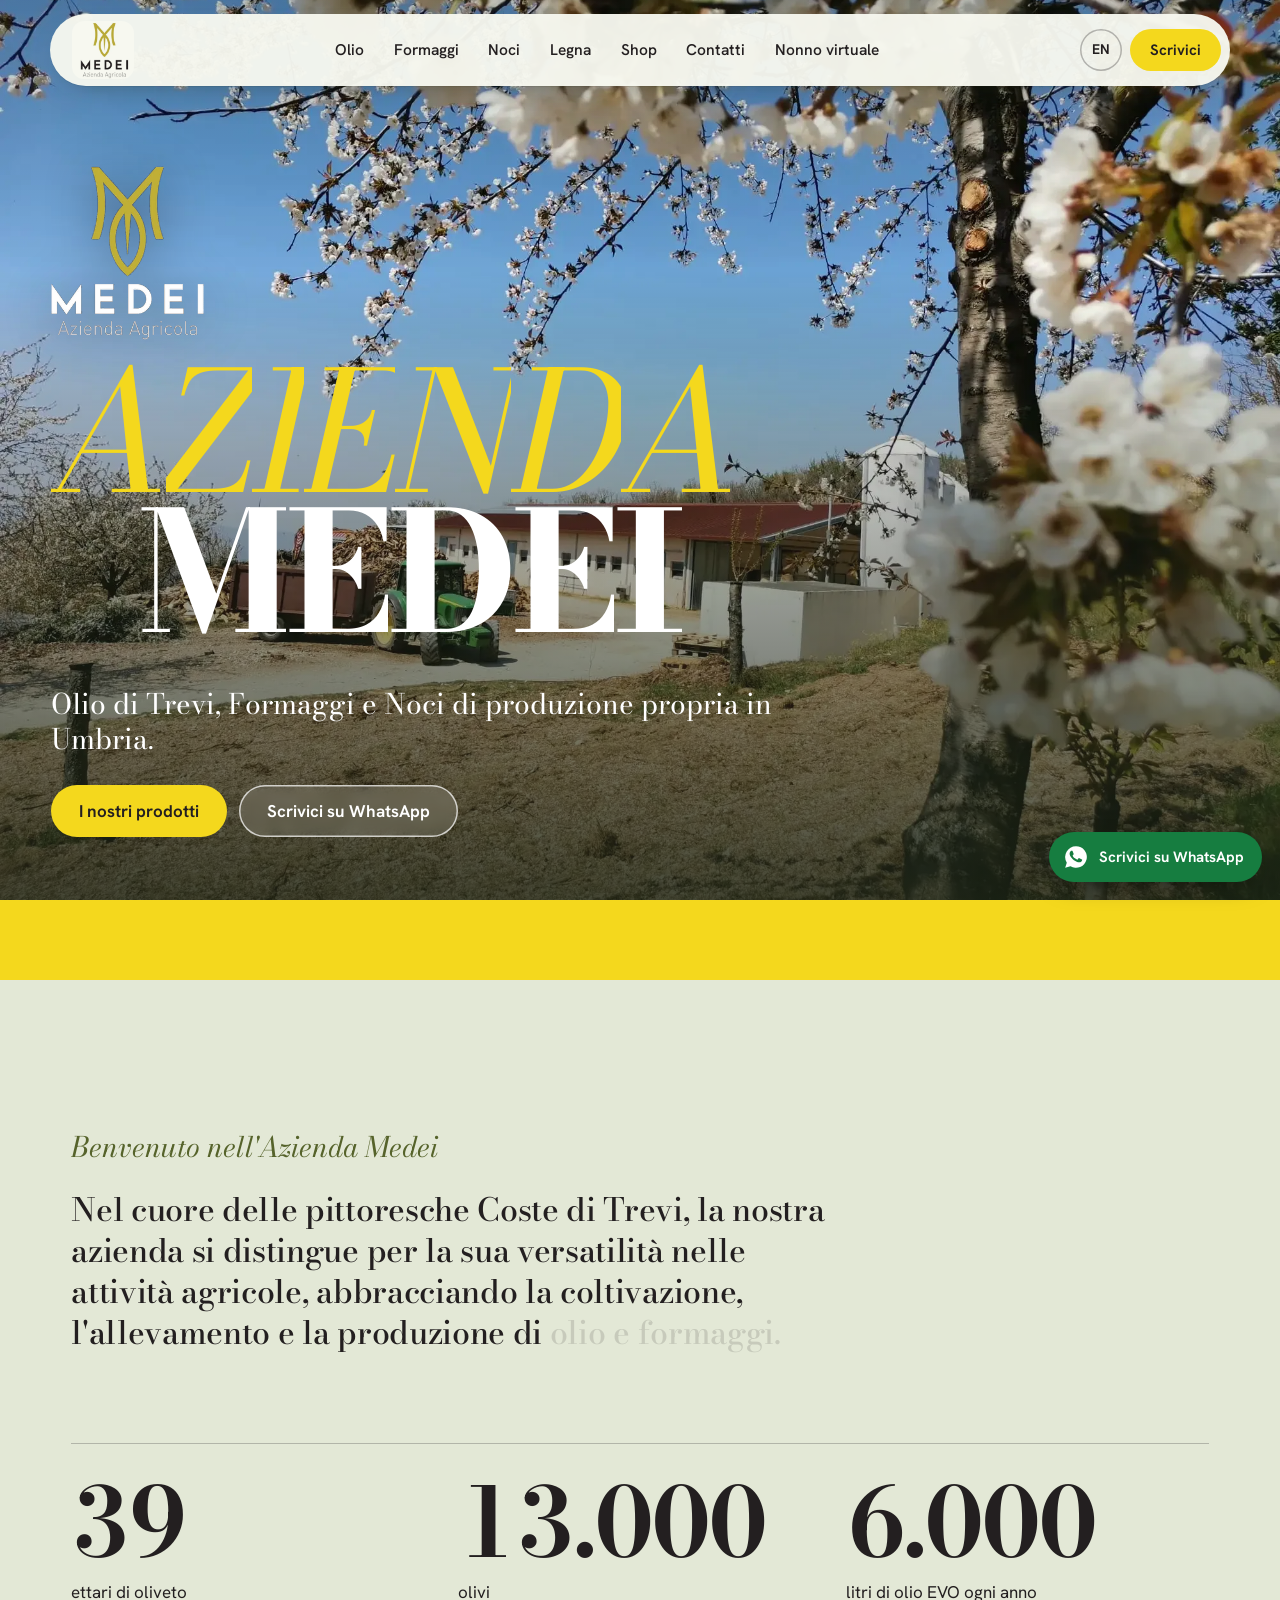
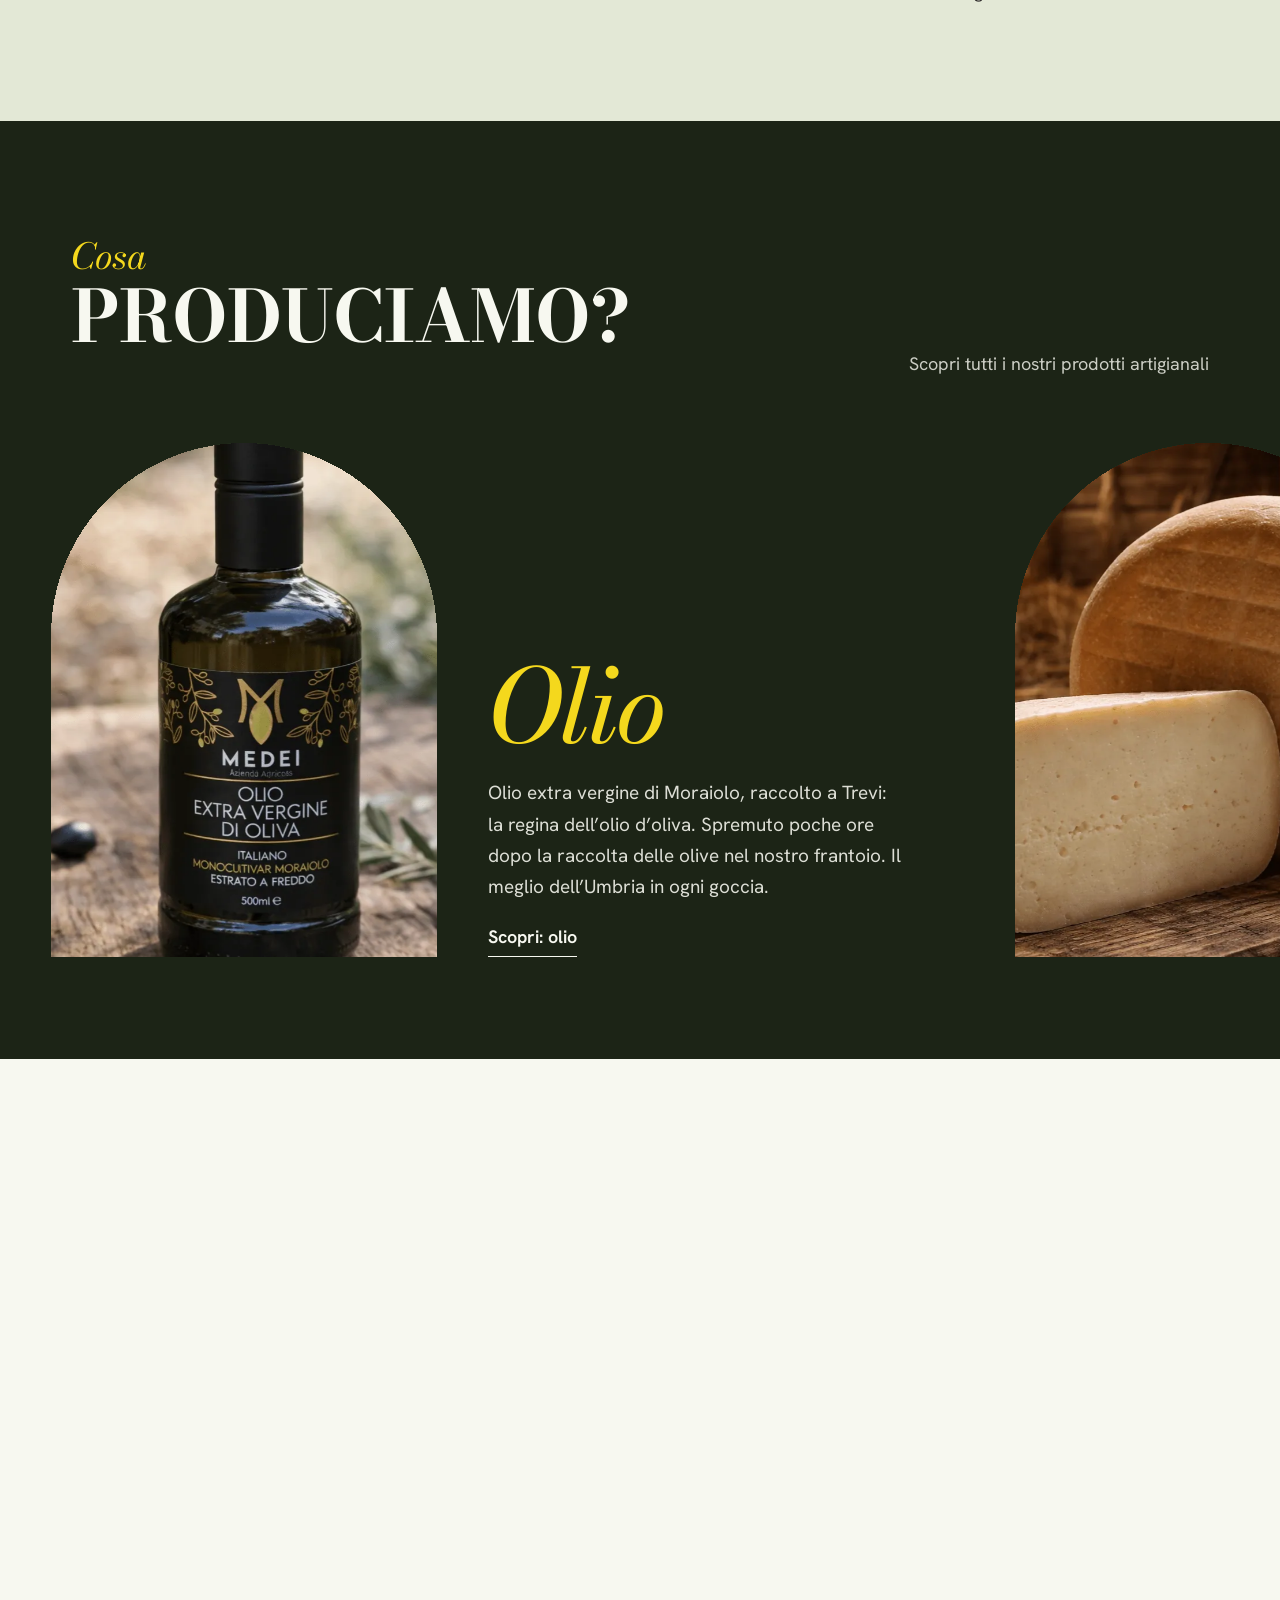
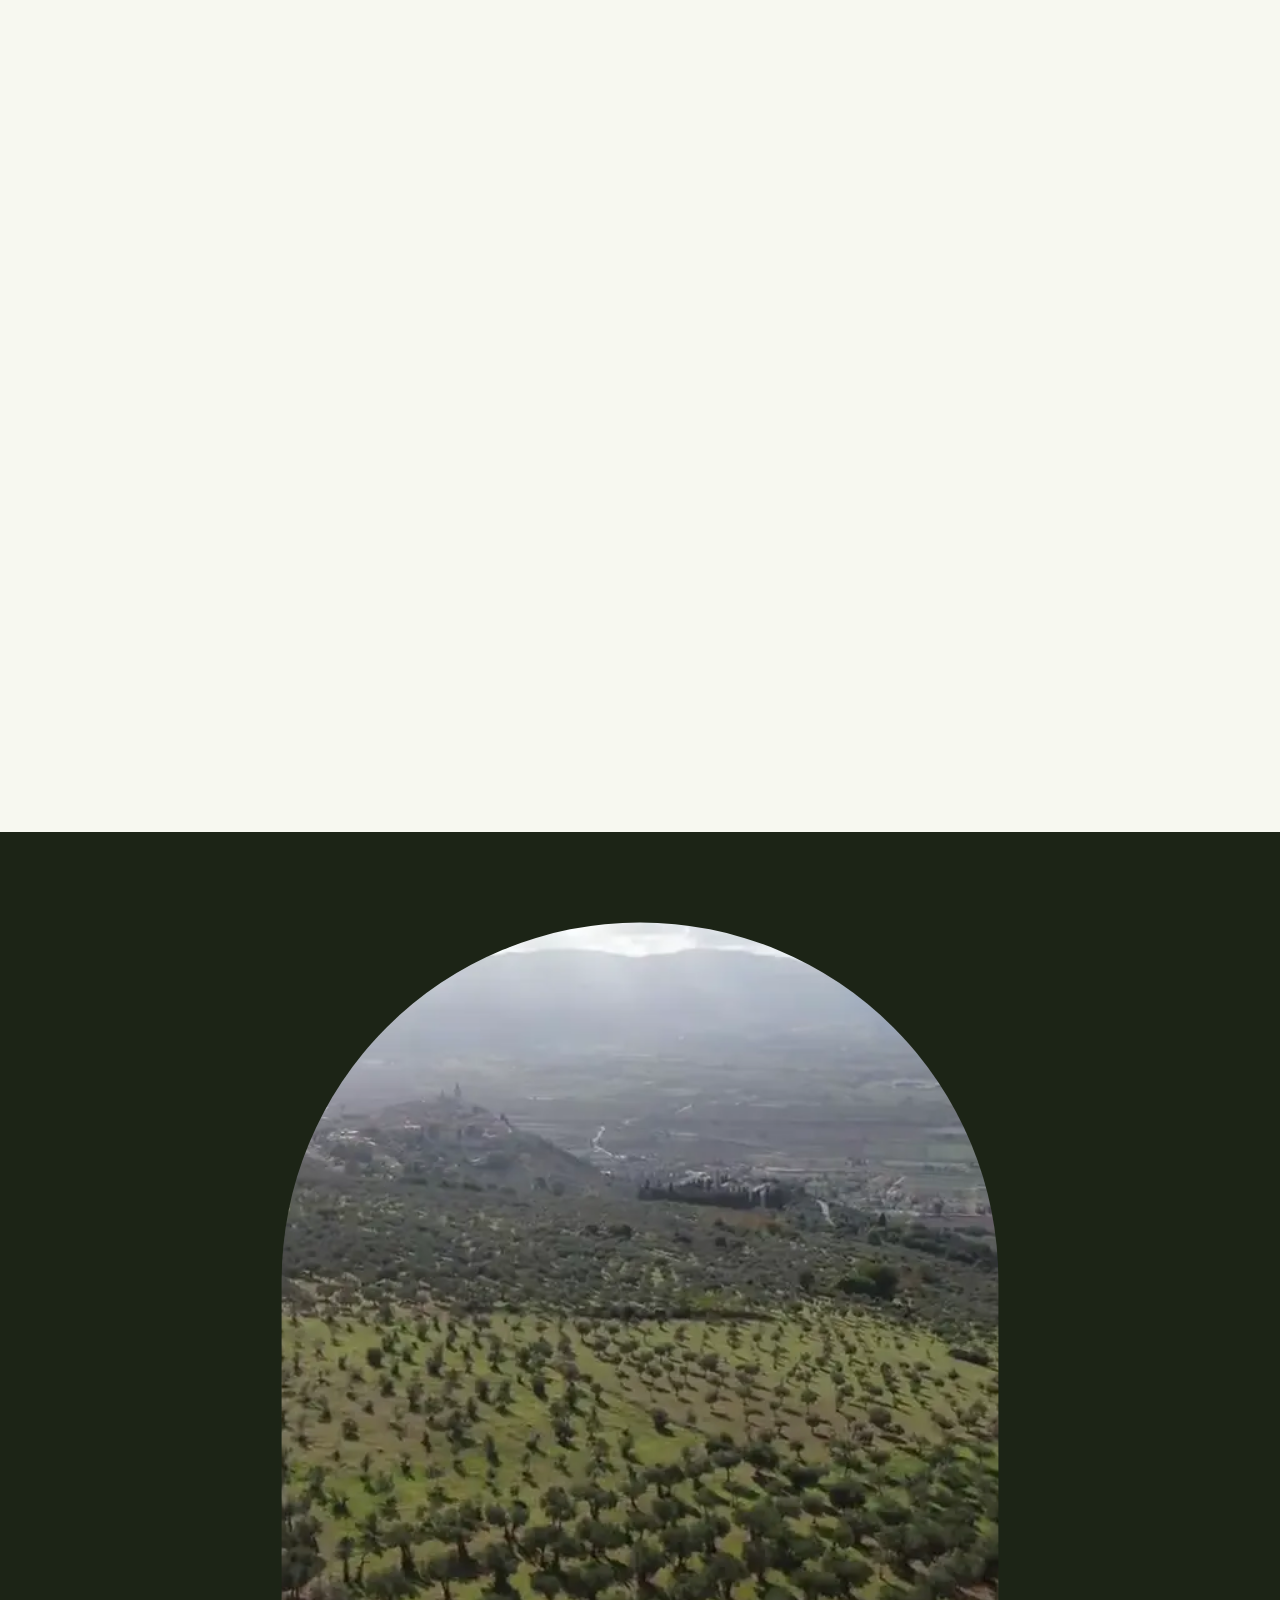
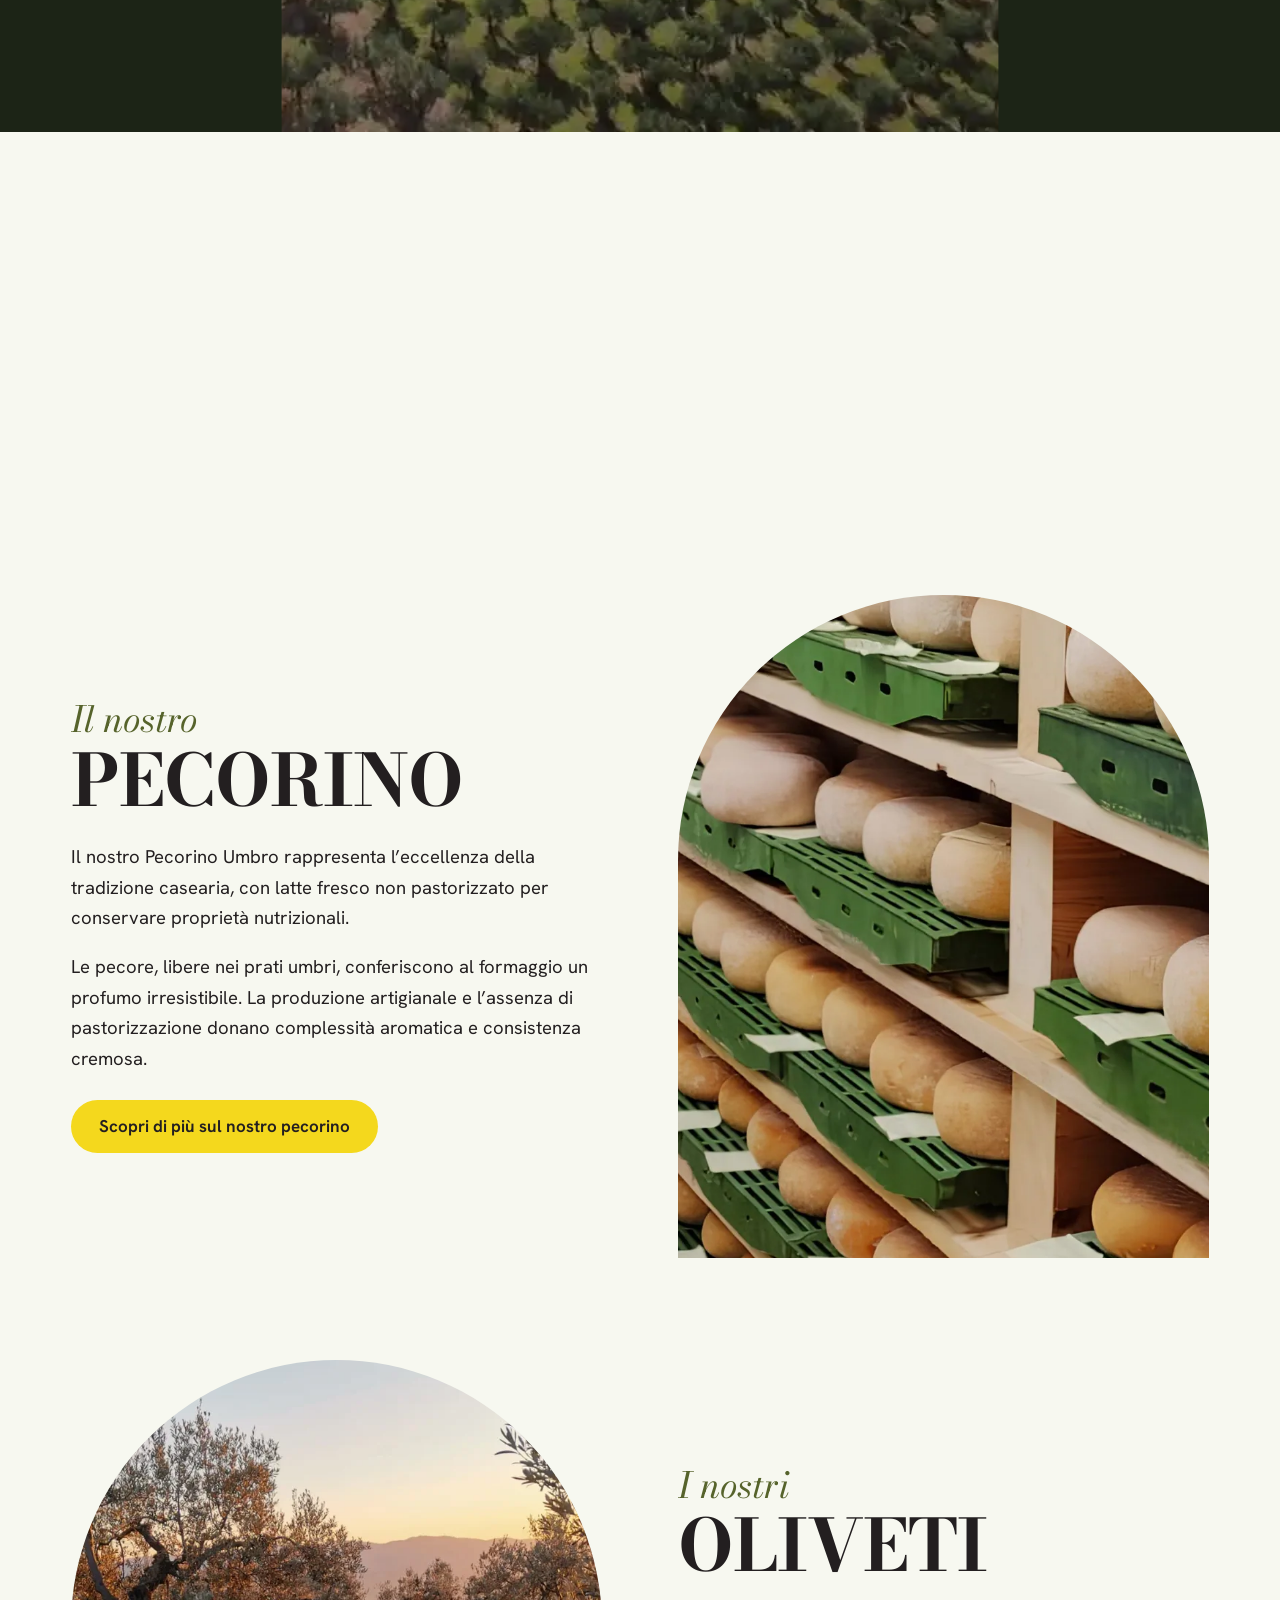
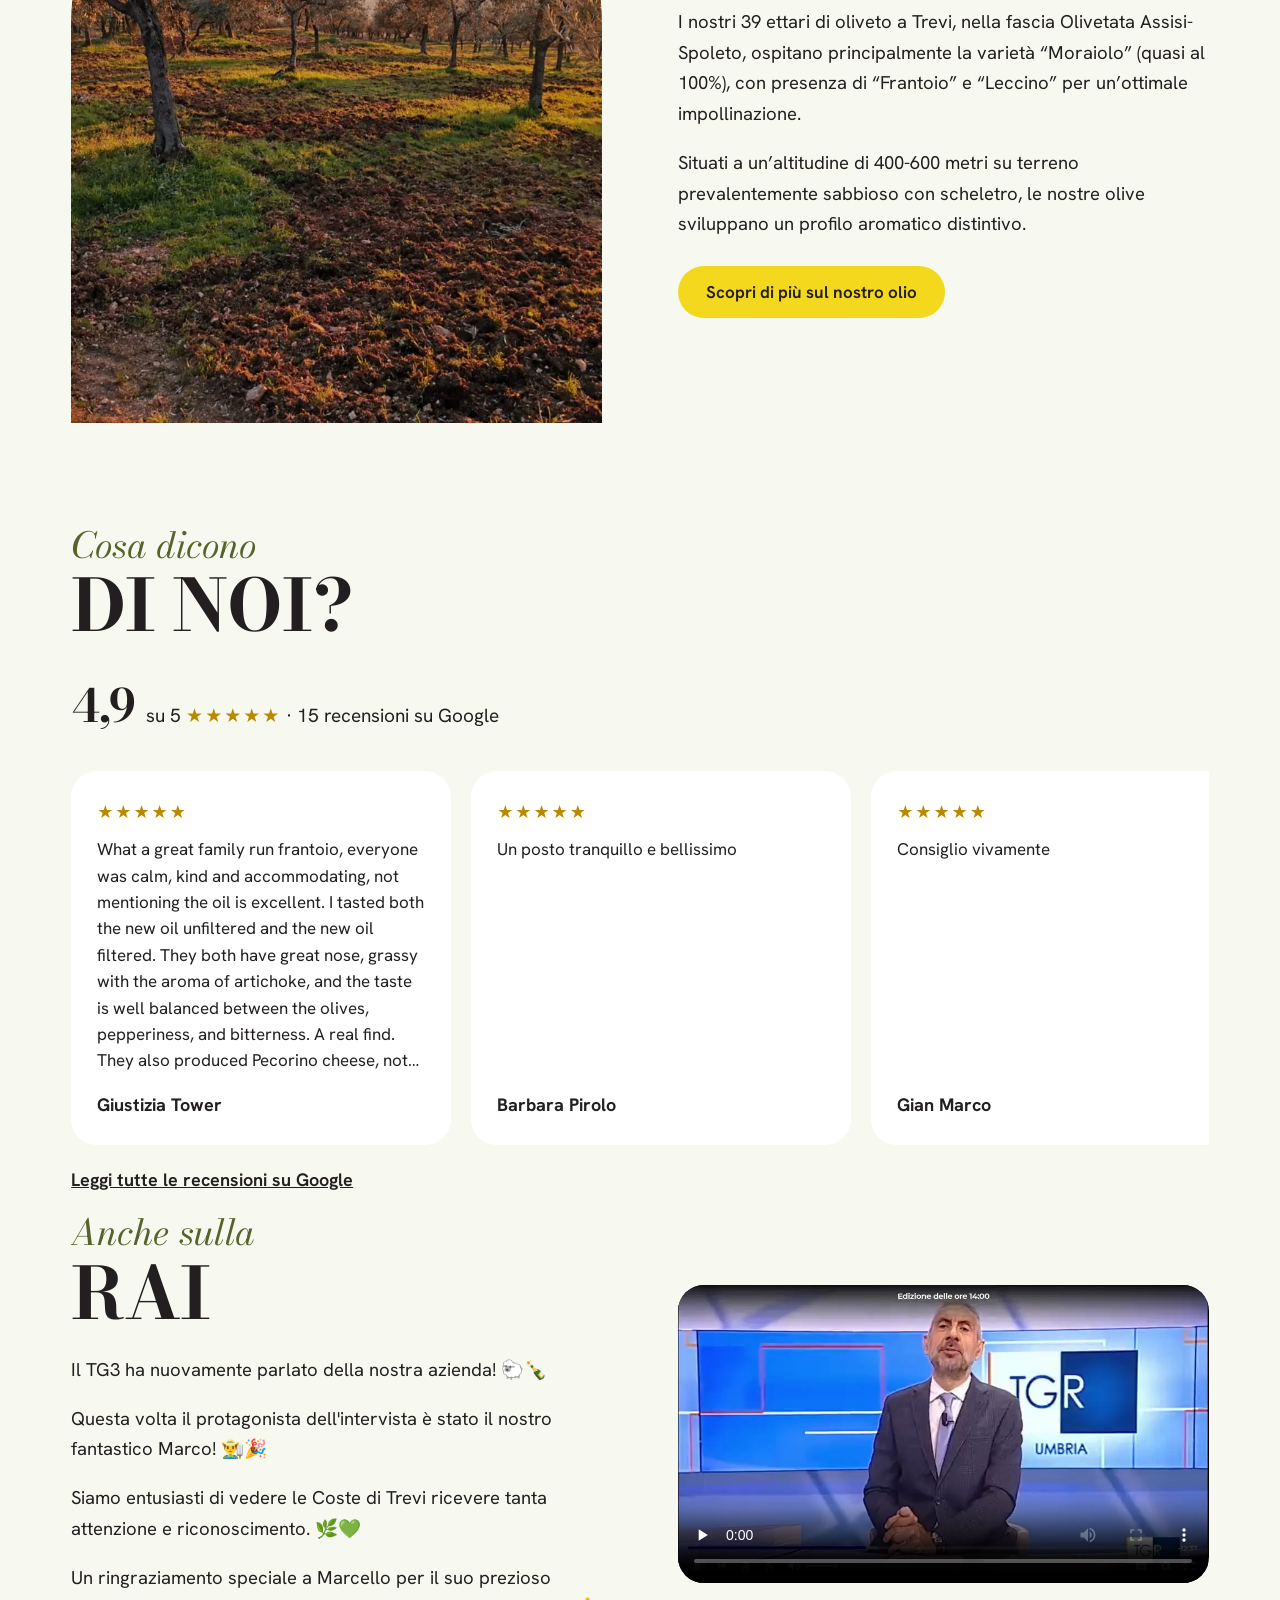
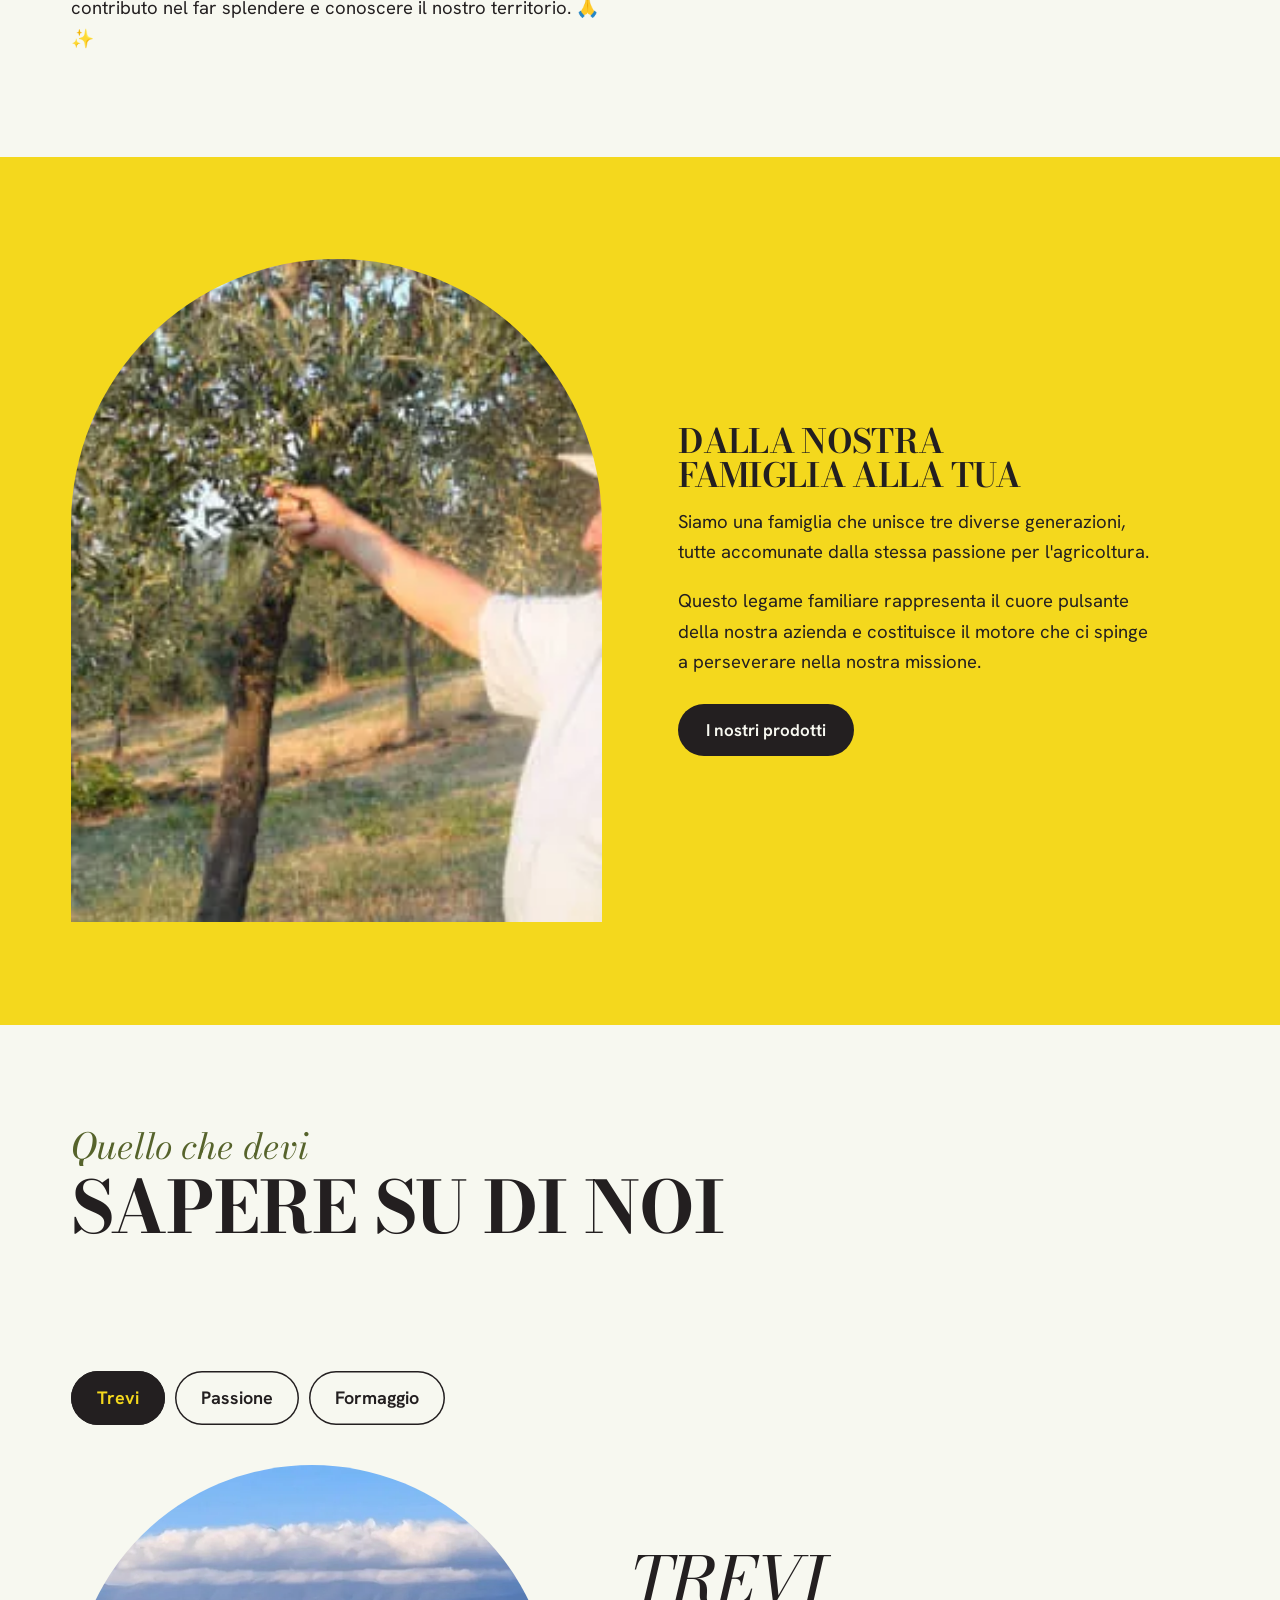
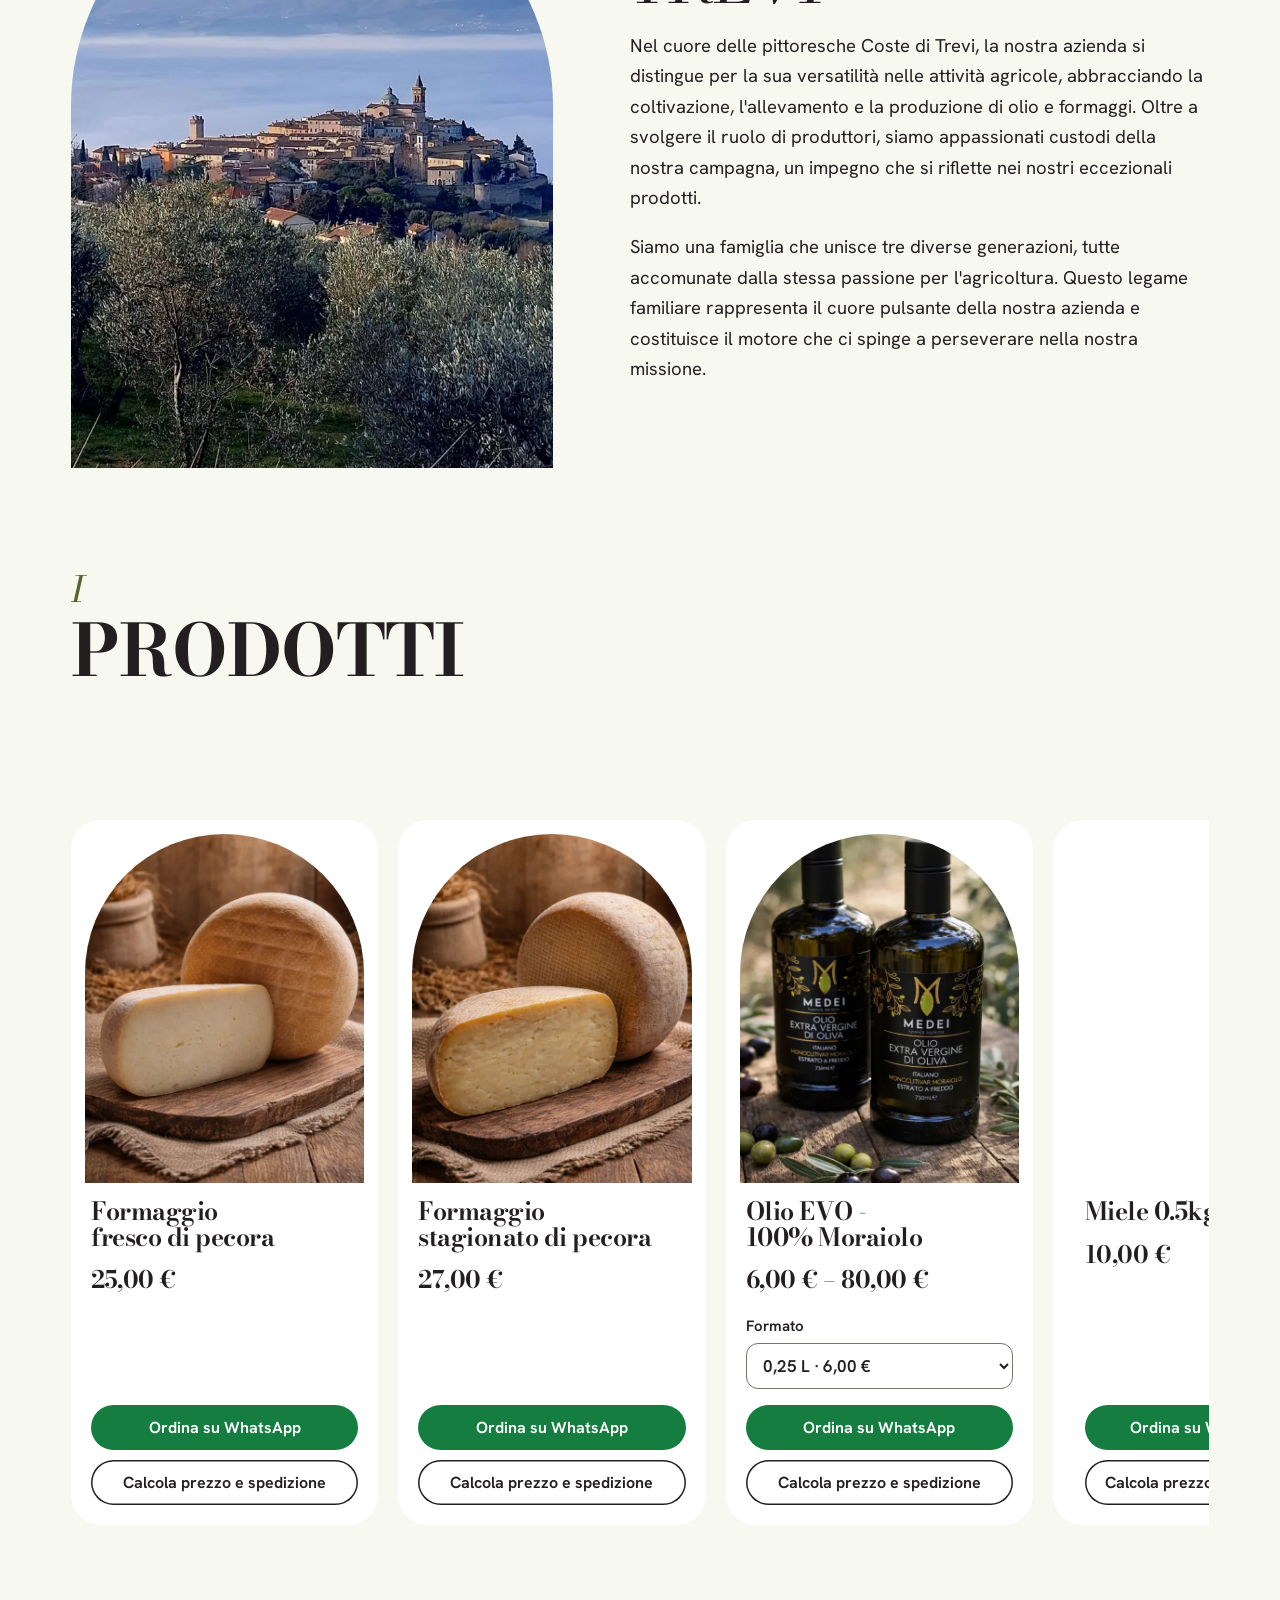
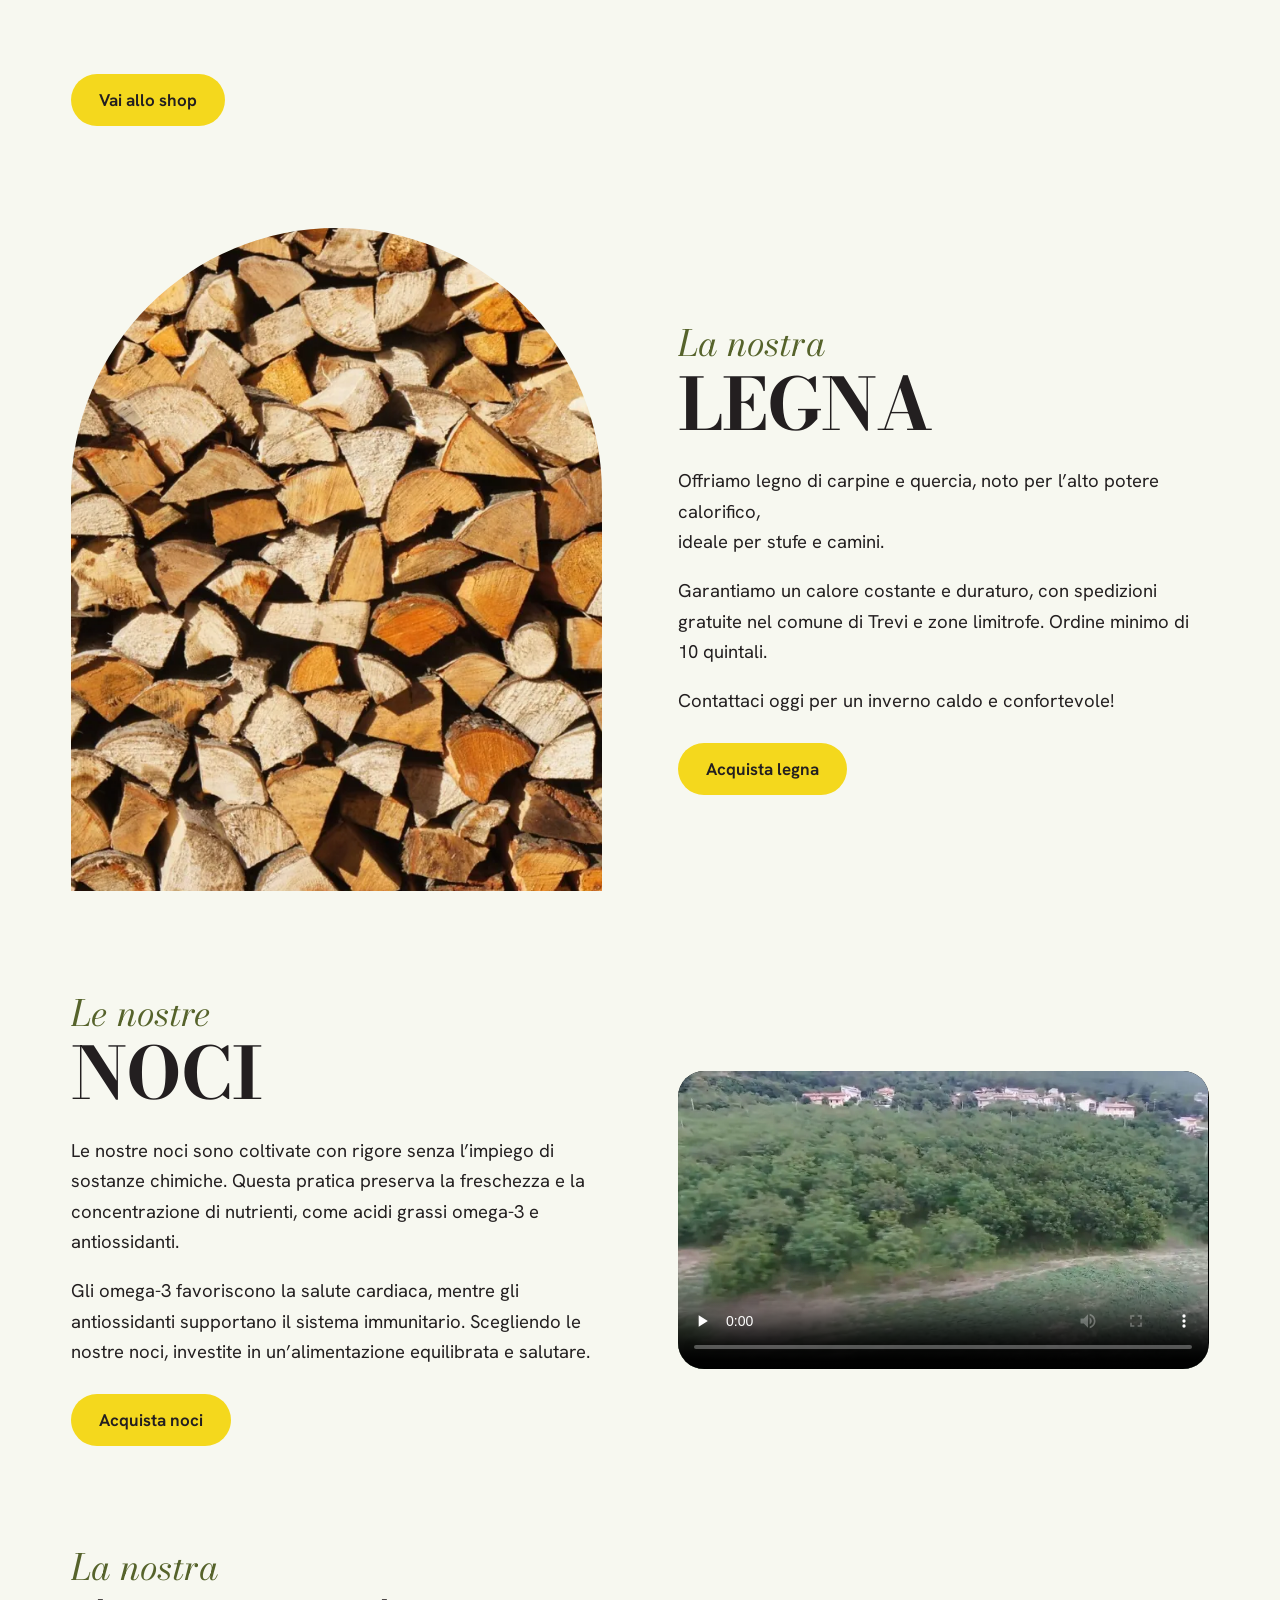
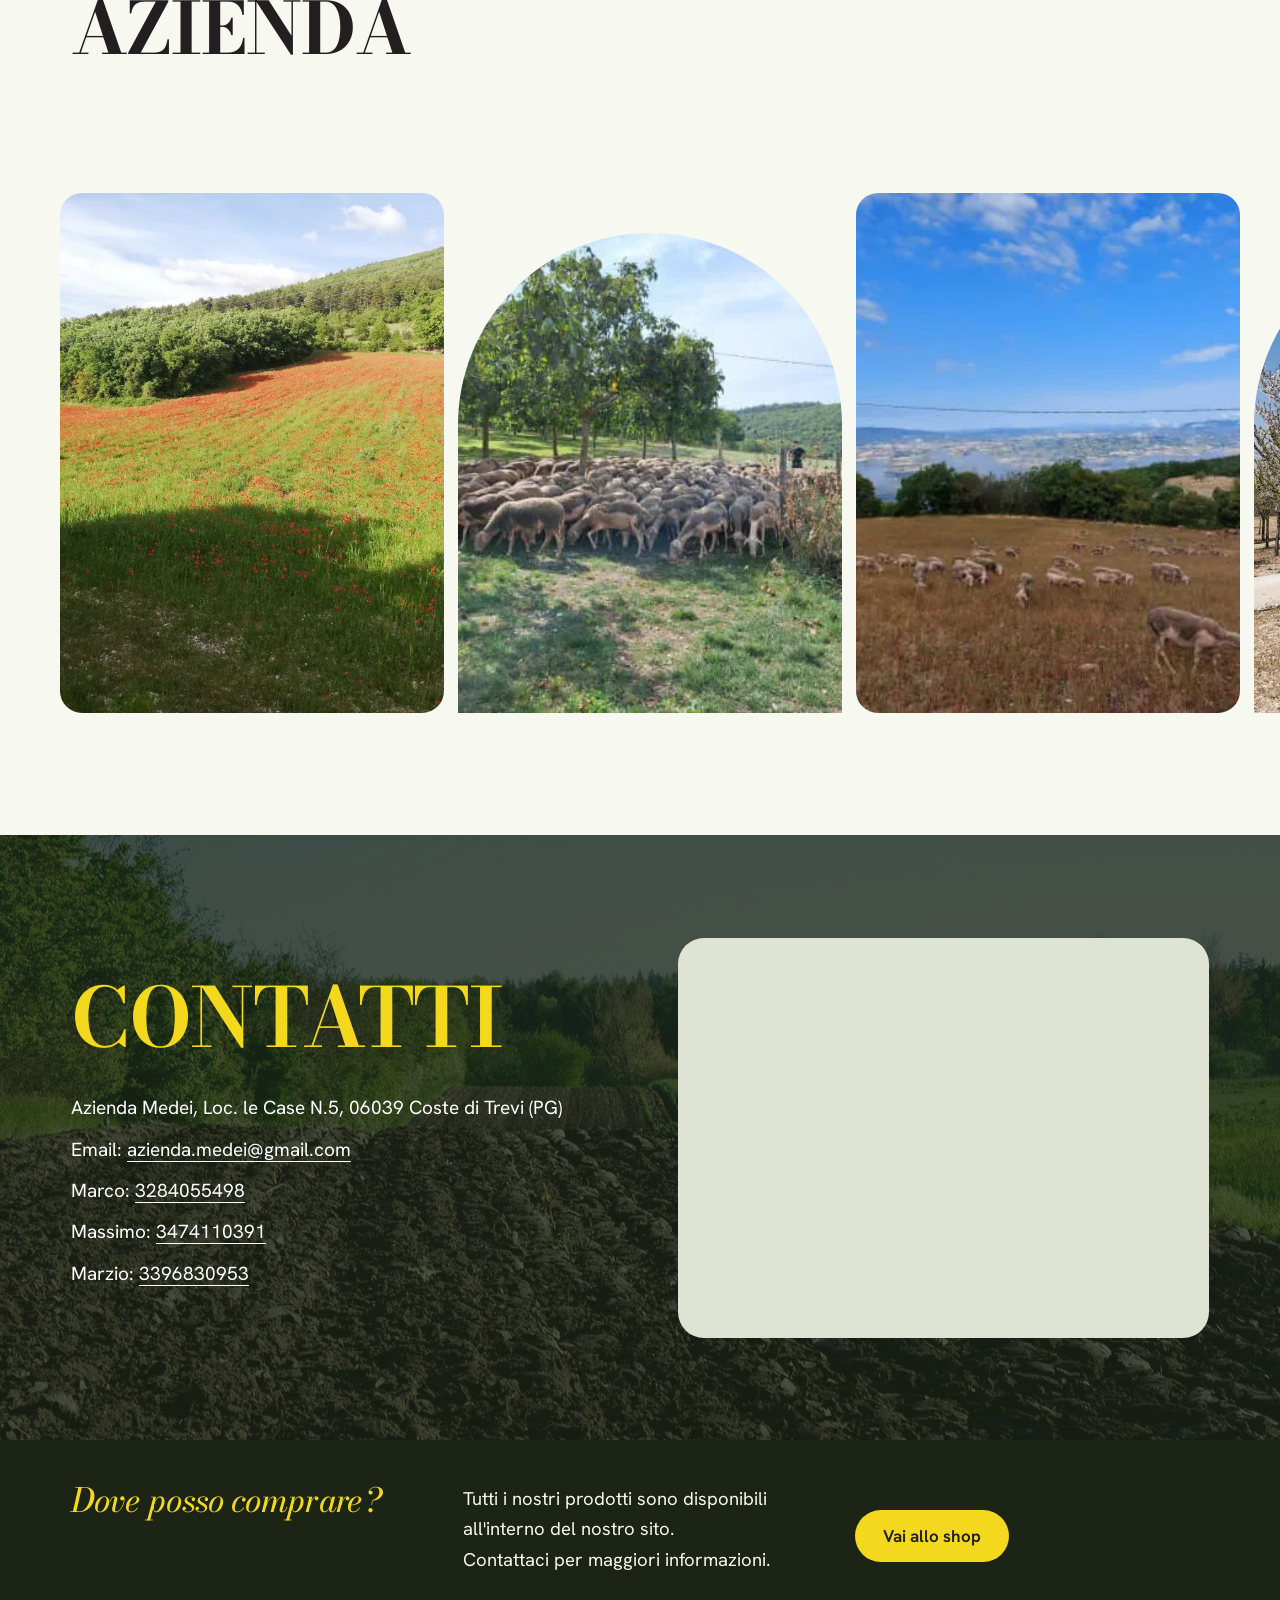
==== commit 8e857567: "Versione telefono rifatta: barra azioni in basso, copertina centrata, prodotti in elenco, preventivo" ====
--- a/index.html
+++ b/index.html
@@ -43,26 +43,27 @@
 <section class="corsia" id="cosaproduciamo"><div class="corsia-testa wrap"><h2 class="duo"><span>cosa</span> produciamo?</h2><p>Scopri tutti i nostri prodotti artigianali</p></div>
 <div class="corsia-binario"><article class="pannello"><a class="arco" href="olio-trevi-umbria/" tabindex="-1" aria-hidden="true"><img src="img/bottiglia-500.webp" alt="" width="1024" height="1024" loading="lazy"></a><div class="pannello-testo"><h3>Olio</h3><p>Olio extra vergine di Moraiolo, raccolto a Trevi: la regina dell’olio d’oliva. Spremuto poche ore dopo la raccolta delle olive nel nostro frantoio. Il meglio dell’Umbria in ogni goccia.</p><a class="freccia" href="olio-trevi-umbria/">Scopri: olio</a></div></article><article class="pannello"><a class="arco" href="pecorino-italiano/" tabindex="-1" aria-hidden="true"><img src="img/formaggio2.webp" alt="" width="1024" height="1024" loading="lazy"></a><div class="pannello-testo"><h3>Formaggi</h3><p>Formaggi dal sapore incredibile che riflettono il benessere degli animali e la freschezza degli ambienti in cui pascola il nostro gregge. Lavoriamo il latte crudo non pastorizzato nel nostro moderno caseificio.</p><a class="freccia" href="pecorino-italiano/">Scopri: formaggi</a></div></article><article class="pannello"><a class="arco" href="noci-italiane/" tabindex="-1" aria-hidden="true"><img src="img/noci-scaled.webp" alt="" width="1200" height="1200" loading="lazy"></a><div class="pannello-testo"><h3>Noci</h3><p>Le nostre noci sono coltivate con rigore senza l’impiego di sostanze chimiche.</p><a class="freccia" href="noci-italiane/">Scopri: noci</a></div></article><article class="pannello"><a class="arco" href="shop/" tabindex="-1" aria-hidden="true"><img src="img/miele-piccolo.webp" alt="" width="1024" height="1024" loading="lazy"></a><div class="pannello-testo"><h3>Miele</h3><p>Il nostro miele millefiori, raccolto sulle pendici del Monte Serano, racchiude tutta la ricchezza della biodiversità umbra in un prodotto naturale dal sapore intenso e autentico.</p><a class="freccia" href="shop/">Scopri: miele</a></div></article><div class="pannello pannello-fine"><a class="btn grande-tondo" href="shop/">Vai allo shop</a></div></div></section>
 <section class="cinema"><div class="cinema-finestra"><video src="video/video-senza-titolo-realizzato-con-clipch.mp4" poster="video/video-senza-titolo-realizzato-con-clipch.webp" autoplay muted loop playsinline preload="metadata" aria-hidden="true"></video></div></section>
-<section class="sez"><div class="wrap"><div class="riga n2 inversa"><div class="col" style="flex:1 1 50%"><img src="img/caseificio-222-1.webp" alt="Azienda Medei" width="1400" height="1143" class="foto" loading="lazy" decoding="async"></div><div class="col" style="flex:1 1 50%"><h3 class="duo" style="text-align:left"><span>il nostro</span> pecorino</h3><img class="fregio" src="img/fregio.webp" alt="" width="250" height="50" style="margin-left:0"><div class="testo" style="text-align:left"><p>Il nostro Pecorino Umbro rappresenta l’eccellenza della tradizione casearia, con latte fresco non pastorizzato per conservare proprietà nutrizionali.</p><p>Le pecore, libere nei prati umbri, conferiscono al formaggio un profumo irresistibile. La produzione artigianale e l’assenza di pastorizzazione donano complessità aromatica e consistenza cremosa.</p></div><p class="azione" style="text-align:left"><a class="btn" href="pecorino-italiano/">SCOPRI DI PIU&#x27; SUL NOSTRO PECORINO</a></p></div></div></div></section>
-<section class="sez"><div class="wrap"><div class="riga n2"><div class="col" style="flex:1 1 50%"><img src="img/whatsapp-image-2020-03-23-at-20-36-03-2.webp" alt="oliveti olio di trevi" width="1400" height="1050" class="foto" loading="lazy" decoding="async"></div><div class="col" style="flex:1 1 50%"><h3 class="duo" style="text-align:left"><span>i nostri</span> oliveti</h3><img class="fregio" src="img/fregio.webp" alt="" width="250" height="50" style="margin-left:0"><div class="testo" style="text-align:left"><p>I nostri 39 ettari di oliveto a Trevi, nella fascia Olivetata Assisi-Spoleto, ospitano principalmente la varietà “Moraiolo” (quasi al 100%), con presenza di “Frantoio” e “Leccino” per un’ottimale impollinazione.</p><p>Situati a un’altitudine di 400-600 metri su terreno prevalentemente sabbioso con scheletro, le nostre olive sviluppano un profilo aromatico distintivo.</p></div><p class="azione" style="text-align:left"><a class="btn" href="olio-trevi-umbria/">SCOPRI DI PIU&#x27; SUL NOSTRO OLIO</a></p></div></div></div></section>
+<section class="sez"><div class="wrap"><div class="riga n2 inversa"><div class="col" style="flex:1 1 50%"><img src="img/caseificio-222-1.webp" alt="Azienda Medei" width="1400" height="1143" class="foto" loading="lazy" decoding="async"></div><div class="col" style="flex:1 1 50%"><h3 class="duo" style="text-align:left"><span>il nostro</span> pecorino</h3><img class="fregio" src="img/fregio.webp" alt="" width="250" height="50" style="margin-left:0"><div class="testo" style="text-align:left"><p>Il nostro Pecorino Umbro rappresenta l’eccellenza della tradizione casearia, con latte fresco non pastorizzato per conservare proprietà nutrizionali.</p><p>Le pecore, libere nei prati umbri, conferiscono al formaggio un profumo irresistibile. La produzione artigianale e l’assenza di pastorizzazione donano complessità aromatica e consistenza cremosa.</p></div><p class="azione" style="text-align:left"><a class="btn" href="pecorino-italiano/">Scopri di più sul nostro pecorino</a></p></div></div></div></section>
+<section class="sez"><div class="wrap"><div class="riga n2"><div class="col" style="flex:1 1 50%"><img src="img/whatsapp-image-2020-03-23-at-20-36-03-2.webp" alt="oliveti olio di trevi" width="1400" height="1050" class="foto" loading="lazy" decoding="async"></div><div class="col" style="flex:1 1 50%"><h3 class="duo" style="text-align:left"><span>i nostri</span> oliveti</h3><img class="fregio" src="img/fregio.webp" alt="" width="250" height="50" style="margin-left:0"><div class="testo" style="text-align:left"><p>I nostri 39 ettari di oliveto a Trevi, nella fascia Olivetata Assisi-Spoleto, ospitano principalmente la varietà “Moraiolo” (quasi al 100%), con presenza di “Frantoio” e “Leccino” per un’ottimale impollinazione.</p><p>Situati a un’altitudine di 400-600 metri su terreno prevalentemente sabbioso con scheletro, le nostre olive sviluppano un profilo aromatico distintivo.</p></div><p class="azione" style="text-align:left"><a class="btn" href="olio-trevi-umbria/">Scopri di più sul nostro olio</a></p></div></div></div></section>
 <section class="sez"><div class="wrap"><h3 class="duo" style="text-align:center"><span>cosa dicono</span> di noi?</h3><img class="fregio" src="img/fregio.webp" alt="" width="250" height="50"><div class="recensioni"><p class="rec-voto"><strong>4,9</strong> su 5 <span class="stelle" aria-hidden="true">★★★★★</span> · 15 recensioni su Google</p><div class="scorri" tabindex="0"><figure class="recensione"><div class="stelle" aria-label="5 su 5">★★★★★</div><blockquote>What a great family run frantoio, everyone was calm, kind and accommodating, not mentioning the oil is excellent.  I tasted both the new oil unfiltered and the new oil filtered.  They both have great nose, grassy with the aroma of artichoke, and  the taste is well balanced between the olives,  pepperiness,   and bitterness.  A real find.
 They also produced Pecorino cheese, not overly salty with a hint of sweetness.  You can tell it&#x27;s from the happy sheep.</blockquote><figcaption>Giustizia Tower</figcaption></figure><figure class="recensione"><div class="stelle" aria-label="5 su 5">★★★★★</div><blockquote>Un posto tranquillo e bellissimo</blockquote><figcaption>Barbara Pirolo</figcaption></figure><figure class="recensione"><div class="stelle" aria-label="5 su 5">★★★★★</div><blockquote>Consiglio vivamente</blockquote><figcaption>Gian Marco</figcaption></figure><figure class="recensione"><div class="stelle" aria-label="5 su 5">★★★★★</div><blockquote>Magnifica, cucummeru speciale</blockquote><figcaption>Lorenzo Angeloni</figcaption></figure><figure class="recensione"><div class="stelle" aria-label="5 su 5">★★★★★</div><blockquote>Bellq</blockquote><figcaption>Tommaso Pesca</figcaption></figure><figure class="recensione"><div class="stelle" aria-label="4 su 5">★★★★☆</div><blockquote>Una esperienza indimenticabile, formaggio ottimo, vi consiglio a tutti questa esperienza</blockquote><figcaption>Samuele Mondi</figcaption></figure></div><p><a class="rec-link" href="https://www.google.com/maps/place/?q=place_id:ChIJaVRViU2ILhMRIanPIkEX7s4" rel="noopener">Leggi tutte le recensioni su Google</a></p></div><div class="blocco"><div class="riga n2 inversa"><div class="col"><video class="filmato" src="video/snapinst-app-video-aqmeg69fb-e9c-5o5oa6m.mp4" poster="video/snapinst-app-video-aqmeg69fb-e9c-5o5oa6m.webp" controls playsinline preload="none"></video></div><div class="col"><h3 class="duo" style="text-align:left"><span>Anche sulla</span> rai</h3><img class="fregio" src="img/fregio.webp" alt="" width="250" height="50" style="margin-left:0"><div class="testo" style="text-align:left"><p>Il TG3 ha nuovamente parlato della nostra azienda! 🐑🍾</p><p>Questa volta il protagonista dell'intervista è stato il nostro fantastico Marco! 👨‍🌾🎉</p><p>Siamo entusiasti di vedere le Coste di Trevi ricevere tanta attenzione e riconoscimento. 🌿💚</p><p>Un ringraziamento speciale a Marcello per il suo prezioso contributo nel far splendere e conoscere il nostro territorio. 🙏✨</p></div></div></div></div></div></section>
-<section class="sez colore" style="background-color:#F4D81D"><div class="wrap"><div class="riga n2 inversa"><div class="col" style="flex:1 1 50%"><h3 class="titolo" style="font-size:clamp(30px,3.47vw,50px);color:#231F20;text-align:center">DALLA NOSTRA FAMIGLIA ALLA TUA</h3><img class="fregio" src="img/fregio.webp" alt="" width="250" height="50"><div class="testo" style="text-align:center"><p>Siamo una famiglia che unisce tre diverse generazioni, <br>tutte accomunate dalla stessa passione per l'agricoltura.  </p><p>Questo legame familiare rappresenta il cuore pulsante<br>della nostra azienda e costituisce il motore che ci spinge<br>a perseverare nella nostra missione.</p></div><p class="azione" style="text-align:center"><a class="btn scuro" href="shop/">I NOSTRI PRODOTTI</a></p></div><div class="col" style="flex:1 1 50%"><img src="img/photo-205-18-11-2023-13-05-31-thumb.webp" alt="DALLA NOSTRA FAMIGLIA ALLA TUA - Azienda Medei" width="520" height="346" class="foto" loading="lazy" decoding="async"></div></div></div></section>
+<section class="sez colore" style="background-color:#F4D81D"><div class="wrap"><div class="riga n2 inversa"><div class="col" style="flex:1 1 50%"><h3 class="titolo" style="font-size:clamp(30px,3.47vw,50px);color:#231F20;text-align:center">DALLA NOSTRA FAMIGLIA ALLA TUA</h3><img class="fregio" src="img/fregio.webp" alt="" width="250" height="50"><div class="testo" style="text-align:center"><p>Siamo una famiglia che unisce tre diverse generazioni, <br>tutte accomunate dalla stessa passione per l'agricoltura.  </p><p>Questo legame familiare rappresenta il cuore pulsante<br>della nostra azienda e costituisce il motore che ci spinge<br>a perseverare nella nostra missione.</p></div><p class="azione" style="text-align:center"><a class="btn scuro" href="shop/">I nostri prodotti</a></p></div><div class="col" style="flex:1 1 50%"><img src="img/photo-205-18-11-2023-13-05-31-thumb.webp" alt="DALLA NOSTRA FAMIGLIA ALLA TUA - Azienda Medei" width="520" height="346" class="foto" loading="lazy" decoding="async"></div></div></div></section>
 <section class="sez"><div class="wrap"><h3 class="duo" style="text-align:center"><span>Quello che devi</span> sapere su di noi</h3><img class="fregio" src="img/fregio.webp" alt="" width="250" height="50"></div></section>
 <section class="sez"><div class="wrap"><div class="schede"><div class="schede-tasti" role="tablist"><button role="tab" id="t1-0" aria-controls="s1-0" aria-selected="true">Trevi</button><button role="tab" id="t1-1" aria-controls="s1-1" aria-selected="false" tabindex="-1">Passione</button><button role="tab" id="t1-2" aria-controls="s1-2" aria-selected="false" tabindex="-1">Formaggio</button></div><div class="scheda" role="tabpanel" id="s1-0" aria-labelledby="t1-0"><img src="img/immagine-whatsapp-2025-02-09-ore-16-27-37-aee3a202-scaled.webp" alt="Quello che devi sapere su di noi - Azienda Medei" width="1400" height="1058" class="foto" loading="lazy" decoding="async"><div class="testo" style="text-align:center"><p><strong>TREVI</strong></p><p>Nel cuore delle pittoresche Coste di Trevi, la nostra azienda si distingue per la sua versatilità nelle attività agricole, abbracciando la coltivazione, l'allevamento e la produzione di olio e formaggi. Oltre a svolgere il ruolo di produttori, siamo appassionati custodi della nostra campagna, un impegno che si riflette nei nostri eccezionali prodotti.</p><p>Siamo una famiglia che unisce tre diverse generazioni, tutte accomunate dalla stessa passione per l'agricoltura. Questo legame familiare rappresenta il cuore pulsante della nostra azienda e costituisce il motore che ci spinge a perseverare nella nostra missione.</p></div></div><div class="scheda" role="tabpanel" id="s1-1" aria-labelledby="t1-1" hidden><div class="testo" style="text-align:center"><p><strong>PASSIONE</strong></p><p>La nostra azienda coltiva con passione 40 ettari di oliveti, interamente dedicati alla varietà Moraiolo, simbolo dell’eccellenza olearia di Trevi. Grazie alla gestione diretta del nostro frantoio, garantiamo che le olive vengano frante entro poche ore dalla raccolta, preservando al massimo freschezza e qualità.</p><p>Seguiamo ogni fase del processo con cura e competenza, rispettando rigorosi standard di produzione. Il risultato è un olio extravergine d'oliva dal carattere unico, capace di trasformare ogni piatto in un'esperienza gastronomica straordinaria.</p></div><img src="img/sea-olive-tree-sunset-nature-landscape-olive-tree-olive-tree.webp" alt="sea, olive tree, sunset, nature, landscape, olive tree, olive tree, olive tree, olive tree, olive tree-7420636.jpg" width="1280" height="853" class="foto" loading="lazy" decoding="async"></div><div class="scheda" role="tabpanel" id="s1-2" aria-labelledby="t1-2" hidden><img src="img/sunset-sheep-silhouette-dusk-animal-mammal-livestock-nature.webp" alt="sunset, sheep, silhouette, dusk, animal, mammal, livestock, nature, dike, countryside, rural, nordfriesland, germany, sheep, sheep, sheep, sheep, sheep-50494.jpg" width="1280" height="960" class="foto" loading="lazy" decoding="async"><div class="testo" style="text-align:center"><p><strong>FORMAGGIO</strong></p><p>Il nostro formaggio di pecora è il frutto di un processo artigianale che ha inizio direttamente nella nostra moderna stalla, equipaggiata con le tecnologie più avanzate. Le nostre pecore sono della specie Lacaune, nota per la sua eccellente produzione lattiera.</p><p>Seguiamo personalmente l'intero processo, garantendo così la massima freschezza e tracciabilità in ogni singolo passo della produzione. Questo ci consente di evitare la pastorizzazione del latte, preservando l'autentico e tradizionale gusto dei nostri formaggi.</p><p>Siamo una famiglia che unisce tre diverse generazioni, tutte accomunate dalla stessa passione per l'agricoltura. Questo legame familiare rappresenta il cuore pulsante della nostra azienda e costituisce il motore che ci spinge a perseverare nella nostra missione.</p></div></div></div></div></section>
 <section class="sez"><div class="wrap"><div class="blocco"><h3 class="duo" style="text-align:center"><span>I</span> Prodotti</h3><img class="fregio" src="img/fregio.webp" alt="" width="250" height="50"></div></div></section>
 <section class="sez"><div class="wrap"><div class="scorri prodotti-carosello" tabindex="0"><article class="prodotto compatto" data-prodotto="formaggio-fresco" data-nome="Formaggio fresco di pecora"><div class="p-foto"><img src="img/formaggio-fresco.webp" alt="Formaggio fresco di pecora" width="600" height="900" loading="lazy" decoding="async"></div><div class="p-testo"><h3>Formaggio fresco di pecora</h3><p class="prezzo" data-prezzo="formaggio-fresco">25,00 €</p><div class="p-azioni"><a class="btn wa" data-ordina href="https://wa.me/393317294483">Ordina su WhatsApp</a><a class="btn chiaro" href="shop/#preventivo">Calcola prezzo e spedizione</a></div></div></article><article class="prodotto compatto" data-prodotto="formaggio-stagionato" data-nome="Formaggio stagionato di pecora"><div class="p-foto"><img src="img/formaggio-stagionale.webp" alt="Formaggio stagionato di pecora" width="600" height="900" loading="lazy" decoding="async"></div><div class="p-testo"><h3>Formaggio stagionato di pecora</h3><p class="prezzo" data-prezzo="formaggio-stagionato">27,00 €</p><div class="p-azioni"><a class="btn wa" data-ordina href="https://wa.me/393317294483">Ordina su WhatsApp</a><a class="btn chiaro" href="shop/#preventivo">Calcola prezzo e spedizione</a></div></div></article><article class="prodotto compatto" data-prodotto="olio-025l" data-nome="Olio EVO - 100% Moraiolo"><div class="p-foto"><img src="img/2-bottiglie-da.webp" alt="Olio EVO - 100% Moraiolo" width="600" height="900" loading="lazy" decoding="async"></div><div class="p-testo"><h3>Olio EVO - 100% Moraiolo</h3><p class="prezzo">6,00 € – 80,00 €</p><label class="formato">Formato <select data-formato><option value="olio-025l">0,25 L · 6,00 €</option><option value="olio-05l">0,5 L · 10,00 €</option><option value="olio-075l">0,75 L · 15,00 €</option><option value="olio-1l">1 L · 20,00 €</option><option value="olio-2l">2 L · 35,00 €</option><option value="olio-3l">3 L · 52,00 €</option><option value="olio-5l">5 L · 80,00 €</option></select></label><div class="p-azioni"><a class="btn wa" data-ordina href="https://wa.me/393317294483">Ordina su WhatsApp</a><a class="btn chiaro" href="shop/#preventivo">Calcola prezzo e spedizione</a></div></div></article><article class="prodotto compatto" data-prodotto="miele-05" data-nome="Miele 0.5kg"><div class="p-foto"><img src="img/miele-piccolo-2.webp" alt="Miele 0.5kg" width="600" height="900" loading="lazy" decoding="async"></div><div class="p-testo"><h3>Miele 0.5kg</h3><p class="prezzo" data-prezzo="miele-05">10,00 €</p><div class="p-azioni"><a class="btn wa" data-ordina href="https://wa.me/393317294483">Ordina su WhatsApp</a><a class="btn chiaro" href="shop/#preventivo">Calcola prezzo e spedizione</a></div></div></article><article class="prodotto compatto" data-prodotto="miele-1" data-nome="Miele 1 kg"><div class="p-foto"><img src="img/miele-grande.webp" alt="Miele 1 kg" width="600" height="900" loading="lazy" decoding="async"></div><div class="p-testo"><h3>Miele 1 kg</h3><p class="prezzo" data-prezzo="miele-1">16,00 €</p><div class="p-azioni"><a class="btn wa" data-ordina href="https://wa.me/393317294483">Ordina su WhatsApp</a><a class="btn chiaro" href="shop/#preventivo">Calcola prezzo e spedizione</a></div></div></article><article class="prodotto compatto" data-prodotto="noci" data-nome="Noci Umbre in Guscio"><div class="p-foto"><img src="img/noci.webp" alt="Noci Umbre in Guscio" width="600" height="900" loading="lazy" decoding="async"></div><div class="p-testo"><h3>Noci Umbre in Guscio</h3><p class="prezzo" data-prezzo="noci">7,00 €</p><div class="p-azioni"><a class="btn wa" data-ordina href="https://wa.me/393317294483">Ordina su WhatsApp</a><a class="btn chiaro" href="shop/#preventivo">Calcola prezzo e spedizione</a></div></div></article><article class="prodotto compatto" data-prodotto="lenticchie" data-nome="Lenticchie"><div class="p-foto"><img src="img/lenticchia.webp" alt="Lenticchie" width="600" height="900" loading="lazy" decoding="async"></div><div class="p-testo"><h3>Lenticchie</h3><p class="prezzo" data-prezzo="lenticchie">7,00 €</p><div class="p-azioni"><a class="btn wa" data-ordina href="https://wa.me/393317294483">Ordina su WhatsApp</a><a class="btn chiaro" href="shop/#preventivo">Calcola prezzo e spedizione</a></div></div></article></div></div></section>
-<section class="sez"><div class="wrap"><p class="azione" style="text-align:center"><a class="btn" href="shop/">VAI ALLO SHOP</a></p></div></section>
-<section class="sez"><div class="wrap"><div class="riga n2"><div class="col" style="flex:1 1 50%"><img src="img/firewood-1162252-1-scaled.webp" alt="I Prodotti - Azienda Medei" width="1400" height="930" class="foto" loading="lazy" decoding="async"></div><div class="col" style="flex:1 1 50%"><h3 class="duo" style="text-align:left"><span>la nostra</span> legna</h3><img class="fregio" src="img/fregio.webp" alt="" width="250" height="50" style="margin-left:0"><div class="testo" style="text-align:left"><p>Offriamo legno di carpine e quercia, noto per l’alto potere calorifico, <br>ideale per stufe e camini.</p><p>Garantiamo un calore costante e duraturo, con spedizioni gratuite nel comune di Trevi e zone limitrofe. Ordine minimo di 10 quintali.</p><p>Contattaci oggi per un inverno caldo e confortevole!</p></div><p class="azione" style="text-align:left"><a class="btn" href="vendita-di-legna-da-ardere-a-trevi-foligno/">ACQUISTA LEGNA</a></p></div></div></div></section>
-<section class="sez"><div class="wrap"><div class="riga n2 inversa"><div class="col" style="flex:1 1 50%"><video class="filmato" src="video/nocibreve-3.mp4" poster="video/nocibreve-3.webp" controls playsinline preload="none"></video></div><div class="col" style="flex:1 1 50%"><h3 class="duo" style="text-align:left"><span>le nostre</span> noci</h3><img class="fregio" src="img/fregio.webp" alt="" width="250" height="50" style="margin-left:0"><div class="testo" style="text-align:left"><p>Le nostre noci sono coltivate con rigore senza l’impiego di sostanze chimiche. Questa pratica preserva la freschezza e la concentrazione di nutrienti, come acidi grassi omega-3 e antiossidanti. </p><p>Gli omega-3 favoriscono la salute cardiaca, mentre gli antiossidanti supportano il sistema immunitario. Scegliendo le nostre noci, investite in un’alimentazione equilibrata e salutare.</p></div><p class="azione" style="text-align:left"><a class="btn" href="noci-italiane/">ACQUISTA NOCI</a></p></div></div></div></section>
+<section class="sez"><div class="wrap"><p class="azione" style="text-align:center"><a class="btn" href="shop/">Vai allo shop</a></p></div></section>
+<section class="sez"><div class="wrap"><div class="riga n2"><div class="col" style="flex:1 1 50%"><img src="img/firewood-1162252-1-scaled.webp" alt="I Prodotti - Azienda Medei" width="1400" height="930" class="foto" loading="lazy" decoding="async"></div><div class="col" style="flex:1 1 50%"><h3 class="duo" style="text-align:left"><span>la nostra</span> legna</h3><img class="fregio" src="img/fregio.webp" alt="" width="250" height="50" style="margin-left:0"><div class="testo" style="text-align:left"><p>Offriamo legno di carpine e quercia, noto per l’alto potere calorifico, <br>ideale per stufe e camini.</p><p>Garantiamo un calore costante e duraturo, con spedizioni gratuite nel comune di Trevi e zone limitrofe. Ordine minimo di 10 quintali.</p><p>Contattaci oggi per un inverno caldo e confortevole!</p></div><p class="azione" style="text-align:left"><a class="btn" href="vendita-di-legna-da-ardere-a-trevi-foligno/">Acquista legna</a></p></div></div></div></section>
+<section class="sez"><div class="wrap"><div class="riga n2 inversa"><div class="col" style="flex:1 1 50%"><video class="filmato" src="video/nocibreve-3.mp4" poster="video/nocibreve-3.webp" controls playsinline preload="none"></video></div><div class="col" style="flex:1 1 50%"><h3 class="duo" style="text-align:left"><span>le nostre</span> noci</h3><img class="fregio" src="img/fregio.webp" alt="" width="250" height="50" style="margin-left:0"><div class="testo" style="text-align:left"><p>Le nostre noci sono coltivate con rigore senza l’impiego di sostanze chimiche. Questa pratica preserva la freschezza e la concentrazione di nutrienti, come acidi grassi omega-3 e antiossidanti. </p><p>Gli omega-3 favoriscono la salute cardiaca, mentre gli antiossidanti supportano il sistema immunitario. Scegliendo le nostre noci, investite in un’alimentazione equilibrata e salutare.</p></div><p class="azione" style="text-align:left"><a class="btn" href="noci-italiane/">Acquista noci</a></p></div></div></div></section>
 <section class="sez"><div class="wrap"><div class="blocco"><h3 class="duo" style="text-align:center"><span>La Nostra</span> Azienda</h3><img class="fregio" src="img/fregio.webp" alt="" width="250" height="50"></div></div></section>
 <section class="sez"><div class="wrap larga"><div class="scorri galleria" tabindex="0"><img src="img/photo-47-08-09-2023-22-16-57.webp" alt="La Nostra Azienda - Azienda Medei" width="1100" height="825" loading="lazy" decoding="async"><img src="img/photo-98-17-09-2023-19-57-44-thumb.webp" alt="La Nostra Azienda - Azienda Medei" width="520" height="390" loading="lazy" decoding="async"><img src="img/photo-44-08-09-2023-22-13-22-thumb.webp" alt="La Nostra Azienda - Azienda Medei" width="520" height="390" loading="lazy" decoding="async"><img src="img/whatsapp-image-2020-04-11-at-14-19-41.webp" alt="La Nostra Azienda - Azienda Medei" width="1100" height="825" loading="lazy" decoding="async"><img src="img/whatsapp-image-2020-04-11-at-14-18-13.webp" alt="La Nostra Azienda - Azienda Medei" width="1100" height="825" loading="lazy" decoding="async"><img src="img/photo-1-20-08-2023-11-40-15-e1706518157391.webp" alt="La Nostra Azienda - Azienda Medei" width="640" height="482" loading="lazy" decoding="async"><img src="img/img-20211230-wa0028.webp" alt="La Nostra Azienda - Azienda Medei" width="1100" height="825" loading="lazy" decoding="async"><img src="img/img-20231125-105554-652.webp" alt="La Nostra Azienda - Azienda Medei" width="1100" height="1100" loading="lazy" decoding="async"></div></div></section>
 <section class="sez su-foto" style="background-image:url(img/fields-field-landscape-agriculture-spring-plowed-plow-earth.webp)"><div class="wrap"><div class="riga n2"><div class="col" style="flex:1 1 50%"><h3 class="titolo" style="font-size:clamp(35px,3.47vw,50px);color:#F4D81D;text-align:left">CONTATTI</h3><img class="fregio" src="img/fregio-chiaro.webp" alt="" width="250" height="50" style="margin-left:0"><ul class="elenco"><li>Azienda Medei, Loc. le Case N.5, 06039 Coste di Trevi (PG)</li><li>Email: <a href="mailto:azienda.medei@gmail.com">azienda.medei@gmail.com</a></li><li>Marco: <a href="tel:+393284055498">3284055498</a></li><li>Massimo: <a href="tel:+393474110391">3474110391</a></li><li>Marzio: <a href="tel:+393396830953">3396830953</a></li></ul></div><div class="col" style="flex:1 1 50%"><iframe class="mappa" title="Mappa: dove si trova l&#x27;Azienda Medei" loading="lazy" referrerpolicy="no-referrer-when-downgrade" src="https://maps.google.com/maps?q=Localit%C3%A0+Coste+S.+Paolo%2C+16A%2C+06039+Coste+PG&amp;z=13&amp;output=embed"></iframe></div></div></div></section>
-<section class="sez scuro" style="background-color:#231F20"><div class="wrap"><div class="riga n3"><div class="col"><h3 class="titolo" style="font-size:clamp(30px,3.47vw,50px);color:#F4D81D;text-align:left">Dove posso comprare?</h3></div><div class="col"><div class="testo" style="text-align:left"><p>Tutti i nostri prodotti sono disponibili all'interno del nostro sito. <br>Contattaci per maggiori informazioni.</p></div></div><div class="col"><p class="azione" style="text-align:center"><a class="btn" href="shop/">VAI ALLO SHOP</a></p></div></div></div></section>
+<section class="sez scuro" style="background-color:#231F20"><div class="wrap"><div class="riga n3"><div class="col"><h3 class="titolo" style="font-size:clamp(30px,3.47vw,50px);color:#F4D81D;text-align:left">Dove posso comprare?</h3></div><div class="col"><div class="testo" style="text-align:left"><p>Tutti i nostri prodotti sono disponibili all'interno del nostro sito. <br>Contattaci per maggiori informazioni.</p></div></div><div class="col"><p class="azione" style="text-align:center"><a class="btn" href="shop/">Vai allo shop</a></p></div></div></div></section>
 <section class="sez scuro" style="background-color:#231F20"><div class="wrap"><div class="riga n3"><div class="col"><img src="img/11bf4ddb-1d9d-4014-947c-0e4c5b2a269a.webp" alt="logo azienda medei" width="1400" height="1397" class="foto" loading="lazy" decoding="async"></div><div class="col"><h3 class="titolo" style="font-size:clamp(30px,1.74vw,25px);color:#F4D81D;text-align:left">Link Utili</h3><div class="testo" style="text-align:center"><p><a href="olio-trevi-umbria/">Olio</a></p></div><div class="testo" style="text-align:center"><p><a href="pecorino-italiano/">Formaggi</a></p></div><div class="testo" style="text-align:center"><p><a href="noci-italiane/">Noci</a></p></div><div class="testo" style="text-align:center"><p><a href="vendita-di-legna-da-ardere-a-trevi-foligno/">Legna</a></p></div><div class="testo" style="text-align:center"><p><a href="shop/">Shop</a></p></div><div class="testo" style="text-align:center"><p><a href="contatti/">Contatti</a></p></div></div><div class="col"><h3 class="titolo" style="font-size:clamp(30px,1.74vw,25px);color:#F4D81D;text-align:left">Contatti</h3><div class="testo" style="text-align:center"><p>Azienda Medei, Loc. le Case N.5, 06039 Coste di Trevi (PG)</p><p><strong><br>Email:</strong> azienda.medei@gmail.com</p><p><strong>Marco:</strong> 3284055498</p><p><strong>Massimo:</strong> 3474110391</p><p><strong>Marzio:</strong> 3396830953</p></div></div></div></div></section>
 </main>
 <p class="copy">© Azienda Medei · Loc. le Case N.5, 06039 Coste di Trevi (PG)</p>
 <a class="wa-fisso" href="https://wa.me/393317294483?text=Ciao%20Luca%2C%20ti%20contatto%20per%20avere%20informazioni%20sulla%20azienda%20Medei." aria-label="Scrivici su WhatsApp"><svg viewBox="0 0 24 24" aria-hidden="true"><path d="M12 2a10 10 0 0 0-8.500 15.200L2 22l4.900-1.400A10 10 0 1 0 12 2Zm5.300 13.600c-.200.600-1.300 1.200-1.800 1.200-.500.100-1 .300-3.400-.700-2.900-1.200-4.700-4.100-4.900-4.300-.100-.200-1.100-1.500-1.100-2.900s.700-2 1-2.300c.200-.300.500-.300.700-.300h.500c.200 0 .400 0 .600.500l.900 2.100c.100.200.100.300 0 .500l-.300.500-.400.500c-.100.100-.300.300-.100.600.200.300.700 1.200 1.600 2 1.100.900 2 1.200 2.300 1.400.300.100.400.100.600-.100l.900-1.100c.200-.300.400-.200.700-.100l2 1c.300.100.500.200.500.300.100.100.100.700-.200 1.300Z"/></svg><span>Scrivici su WhatsApp</span></a>
+<nav class="barra-bassa" aria-label="Azioni rapide"><a href="shop/">Prodotti</a><a href="shop/#preventivo" id="bb-prev">Preventivo<b id="bb-tot"></b></a><a class="bb-wa" href="https://wa.me/393317294483"><svg viewBox="0 0 24 24" aria-hidden="true"><path d="M12 2a10 10 0 0 0-8.500 15.200L2 22l4.900-1.400A10 10 0 1 0 12 2Zm5.300 13.600c-.200.600-1.300 1.200-1.800 1.200-.500.100-1 .300-3.400-.700-2.900-1.200-4.700-4.100-4.900-4.300-.100-.200-1.100-1.500-1.100-2.900s.700-2 1-2.300c.200-.300.500-.300.700-.300h.500c.200 0 .400 0 .600.500l.900 2.100c.100.200.100.300 0 .500l-.300.500-.400.500c-.100.100-.300.300-.100.600.200.300.700 1.200 1.600 2 1.100.900 2 1.200 2.300 1.400.300.100.400.100.600-.100l.900-1.100c.200-.300.400-.200.700-.100l2 1c.300.100.500.200.500.300.100.100.100.700-.200 1.300Z"/></svg>WhatsApp</a></nav>
 <script src="dati/prezzario.js"></script>
 <script src="js/vendor/gsap.min.js" defer></script>
 <script src="js/vendor/ScrollTrigger.min.js" defer></script>
--- a/css/stile.css
+++ b/css/stile.css
@@ -30,7 +30,7 @@
 .testata{position:fixed;top:14px;left:0;right:0;z-index:40;padding:0 14px}
 .barra{transition:transform .45s cubic-bezier(.2,.7,.2,1)}
 .testata.nascosta .barra{transform:translateY(-160%)}
-.barra{max-width:1180px;margin:0 auto;display:flex;align-items:center;gap:18px;background:rgba(247,248,240,.95);backdrop-filter:blur(14px);-webkit-backdrop-filter:blur(14px);border-radius:999px;padding:7px 9px 7px 22px;box-shadow:0 1px 0 rgba(28,36,22,.08),0 12px 30px -18px rgba(28,36,22,.5)}
+.barra{max-width:1180px;margin:0 auto;display:flex;align-items:center;gap:18px;background:rgba(247,248,240,.96);border-radius:999px;padding:7px 9px 7px 22px;box-shadow:0 1px 0 rgba(28,36,22,.08),0 12px 30px -18px rgba(28,36,22,.5)}
 .logo img{width:62px;mix-blend-mode:multiply;border-radius:12px}
 .barra nav{flex:1}
 .menu{display:flex;justify-content:center;gap:clamp(12px,2vw,30px);list-style:none;margin:0;padding:0;font-size:15.500px;font-weight:550}
@@ -329,4 +329,120 @@
 }
 @media (max-width:520px){.riga.n4>.col{flex:none!important}}
 @media (prefers-reduced-motion:reduce){.eroe-scorri::after{animation:none}.testata,.btn,.arco img,.prodotto .p-foto img{transition:none}html:not(.js) .nastro-binario{animation:none}}
+.barra-bassa{display:none}
+
+/* ================= TELEFONO: il sito è pensato prima di tutto per qui ================= */
+@media (max-width:820px){
+  body{font-size:17px;padding-bottom:calc(64px + env(safe-area-inset-bottom))}
+  .wrap{padding:0 20px}
+  .sez{padding:48px 0}
+  .sez.colore+.sez,.sez.scuro+.sez,.sez.su-foto+.sez,.sez+.sez.colore,.sez+.sez.scuro,.sez+.sez.su-foto,.sez+.sez.preventivo,.cinema+.sez,.copertina+.sez{padding-top:48px}
+  .testata{top:10px;padding:0 10px}
+  .barra{padding:6px 6px 6px 14px}
+  .logo img{width:50px}
+  .menu{inset:0;top:0;left:0;width:auto;height:auto;padding:110px 24px 110px}
+  .wa-fisso{display:none}
+  .copy{padding-bottom:28px}
+
+  /* barra in basso: le tre azioni che servono, sempre a portata di pollice */
+  .barra-bassa{display:grid;grid-template-columns:1fr 1.25fr 1.25fr;gap:6px;position:fixed;left:0;right:0;bottom:0;z-index:35;background:rgba(28,36,22,.97);padding:8px 10px calc(8px + env(safe-area-inset-bottom))}
+  .barra-bassa a{display:flex;align-items:center;justify-content:center;gap:7px;min-height:48px;border-radius:999px;font-weight:650;font-size:15px;text-decoration:none;color:var(--carta);white-space:nowrap}
+  .barra-bassa a:nth-child(2){background:var(--oro);color:var(--inchiostro)}
+  .barra-bassa .bb-wa{background:#167d40;color:#fff}
+  .barra-bassa svg{width:20px;height:20px;fill:#fff}
+  #bb-tot:not(:empty){font-weight:750;margin-left:2px}
+  #bb-tot:not(:empty)::before{content:"· "}
+
+  /* copertina: logo, nome e due pulsanti grandi, tutto centrato */
+  .eroe{min-height:calc(100svh - 64px);align-items:flex-end}
+  .eroe-foto img{object-position:38% 50%}
+  .eroe-foto::after{background:linear-gradient(180deg,rgba(28,36,22,.15) 0%,rgba(28,36,22,.1) 30%,rgba(28,36,22,.9) 78%)}
+  .eroe-testo{padding:110px 20px 30px;text-align:center}
+  .eroe-logo{width:112px;margin:0 auto 18px}
+  .eroe-titolo{font-size:clamp(46px,15vw,84px);line-height:.95;margin:0 0 16px;text-wrap:balance;white-space:normal}
+  .eroe-titolo .riga-b{padding-left:0}
+  .eroe-sotto{font-size:19px;line-height:1.35;margin:0 auto 22px;max-width:19em}
+  .eroe-azioni{flex-direction:column;gap:10px}
+  .eroe-azioni .btn{width:100%;padding:17px 20px;font-size:17px}
+  .copertina{min-height:72svh;padding:120px 0 34px}
+  .copertina h1{font-size:clamp(44px,14vw,80px)!important}
+
+  .nastro{padding:13px 0}
+  .presenta{padding:54px 0 46px}
+  .presenta-testo{font-size:22px;line-height:1.32}
+  .numeri{grid-template-columns:repeat(3,1fr);gap:10px;margin-top:34px;padding-top:20px}
+  .numero-voce .numero{font-size:clamp(25px,8.200vw,40px)}
+  .numero-voce .etichetta{font-size:13.500px;line-height:1.3;margin-top:4px}
+  .contatore .numero{font-size:44px}
+
+  /* prodotti: elenco verticale, una riga per prodotto, tutta toccabile */
+  .corsia{padding:50px 0 44px}
+  .corsia-testa{margin-bottom:22px}
+  .corsia-binario{display:block;width:auto;overflow:visible;padding:0 20px}
+  .pannello{position:relative;width:auto;display:grid;grid-template-columns:104px 1fr;gap:16px;align-items:center;padding:16px 0;border-top:1px solid rgba(247,248,240,.2)}
+  .pannello .arco{aspect-ratio:3/4;pointer-events:none}
+  .pannello h3{font-size:36px;margin-bottom:4px}
+  .pannello p{font-size:15.500px;line-height:1.45;margin-bottom:8px;display:-webkit-box;-webkit-line-clamp:3;-webkit-box-orient:vertical;overflow:hidden}
+  .freccia{font-size:15px;background:none;color:var(--oro);padding:0}
+  .freccia::after{content:"";position:absolute;inset:0}
+  .pannello-fine{display:block;padding:22px 0 0;border-top:1px solid rgba(247,248,240,.2)}
+  .btn.grande-tondo{width:100%;aspect-ratio:auto;border-radius:999px;font-family:var(--testo);font-style:normal;font-weight:650;font-size:17px;padding:17px 20px;display:block}
+  .cinema{height:62svh;min-height:380px}
+
+  .duo{font-size:clamp(34px,10.500vw,52px)}
+  .titolo{font-size:clamp(28px,8vw,40px)!important}
+  .sez.su-foto .titolo{font-size:clamp(38px,11vw,56px)!important}
+  .testo{font-size:17px}
+  .azione .btn{display:block;width:100%;padding:17px 20px}
+  .riga,.riga.inversa{gap:22px}
+  .riga.n2>.col>.foto,.riga.n2>.col>.cornice{aspect-ratio:5/4;border-radius:22px}
+  .scheda>.foto,.scheda>.cornice{aspect-ratio:5/4;border-radius:22px}
+  .schede-tasti{flex-wrap:nowrap;gap:6px;margin-bottom:24px}
+  .schede-tasti button{flex:1;padding:12px 6px;font-size:15.500px}
+  .filmato,.yt,.mappa{border-radius:18px}
+  .mappa{height:300px}
+
+  .scorri{gap:12px;margin:0 -20px;padding:4px 20px 14px;scroll-padding-left:20px;scroll-snap-type:x mandatory;scrollbar-width:none}
+  .scorri::-webkit-scrollbar{display:none}
+  .recensione{width:78vw;padding:20px;border-radius:22px}
+  .recensione blockquote{font-size:16px;-webkit-line-clamp:7}
+  .galleria{margin:0;padding:0 20px 14px}
+  .galleria img{width:66vw;border-radius:18px!important;margin-top:0!important}
+
+  /* schede prodotto: foto piccola accanto al nome, pulsanti a tutta larghezza */
+  .prodotto{display:grid;grid-template-columns:92px 1fr;gap:6px 16px;padding:16px;border-radius:24px;align-items:center}
+  .prodotto .p-foto{max-width:none;grid-row:1}
+  .prodotto .p-foto img{aspect-ratio:1}
+  .prodotto .p-testo{display:contents}
+  .prodotto h3{font-size:25px;margin:0;grid-column:2;grid-row:1;align-self:center}
+  .prodotto .descr,.prodotto .prezzo,.prodotto .formato,.prodotto .p-azioni{grid-column:1/-1}
+  .prodotto .descr{font-size:15.500px;margin:8px 0 6px}
+  .prodotto .prezzo{font-size:26px;margin:0 0 8px}
+  .prodotto .formato select{display:block;width:100%;margin-top:4px}
+  .p-azioni{display:grid;grid-template-columns:1fr 1fr;gap:8px}
+  .p-azioni .btn{padding:14px 6px;font-size:14.500px}
+  .prodotto.compatto{width:66vw;display:flex;padding:12px}
+  .prodotto.compatto .p-testo{display:flex}
+  .prodotto.compatto .p-azioni{grid-template-columns:1fr}
+
+  /* preventivo: una voce per riga, tasti grandi */
+  .pv-tabella{padding:4px 14px;border-radius:22px;overflow:visible}
+  .pv-tabella thead{display:none}
+  .pv-tabella table,.pv-tabella tbody{display:block}
+  .pv-tabella tr{display:grid;grid-template-columns:1fr auto;align-items:center;gap:2px 10px;padding:12px 0;border-bottom:1px solid #ecefe2}
+  .pv-tabella tr:last-child{border-bottom:0}
+  .pv-tabella th,.pv-tabella td{padding:0;border:0}
+  .pv-tabella tbody th{grid-column:1;grid-row:1;font-size:16px;font-weight:600;line-height:1.3}
+  .pv-tabella .c-prezzo{grid-column:1;grid-row:2;font-size:15px;color:#56524c}
+  .pv-tabella .c-q{grid-column:2;grid-row:1/3}
+  .pv-tabella tr.scelto{background:none}
+  .pv-tabella tr.scelto th{color:#0f5c2e}
+  .passo button{width:46px;height:46px}
+  .passo input{width:40px;font-size:18px}
+  .pv-riepilogo{padding:20px;border-radius:22px}
+  .pv-tot{font-size:30px}
+  .elenco{font-size:17px}
+  .sez.scuro .riga{gap:26px}
+}
+@media (max-width:820px) and (max-height:700px){.eroe-logo{width:78px;margin-bottom:10px}.eroe-testo{padding-top:84px;padding-bottom:20px}.eroe-sotto{font-size:17px;margin-bottom:14px}.eroe-azioni .btn{padding:14px 20px}}
 @media print{.testata,.wa-fisso,.eroe-foto,.cinema,.nastro{display:none}}
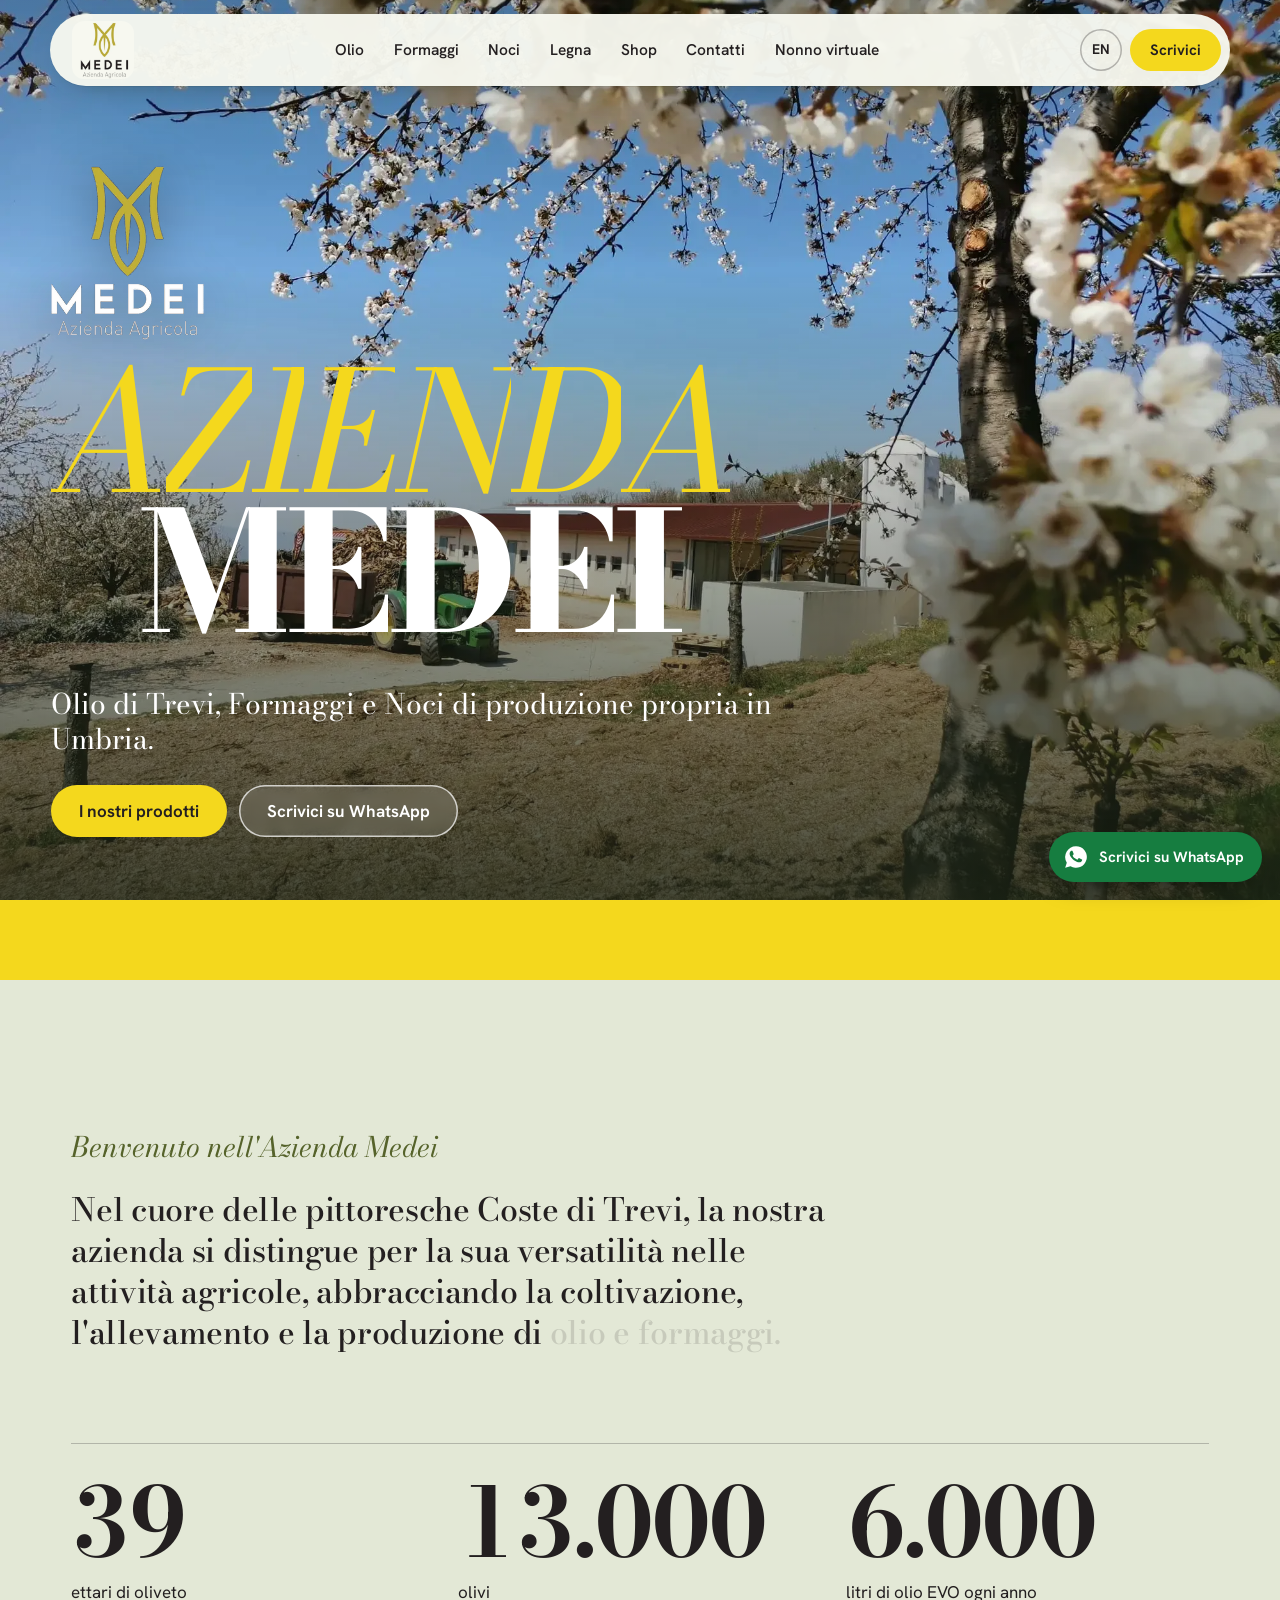
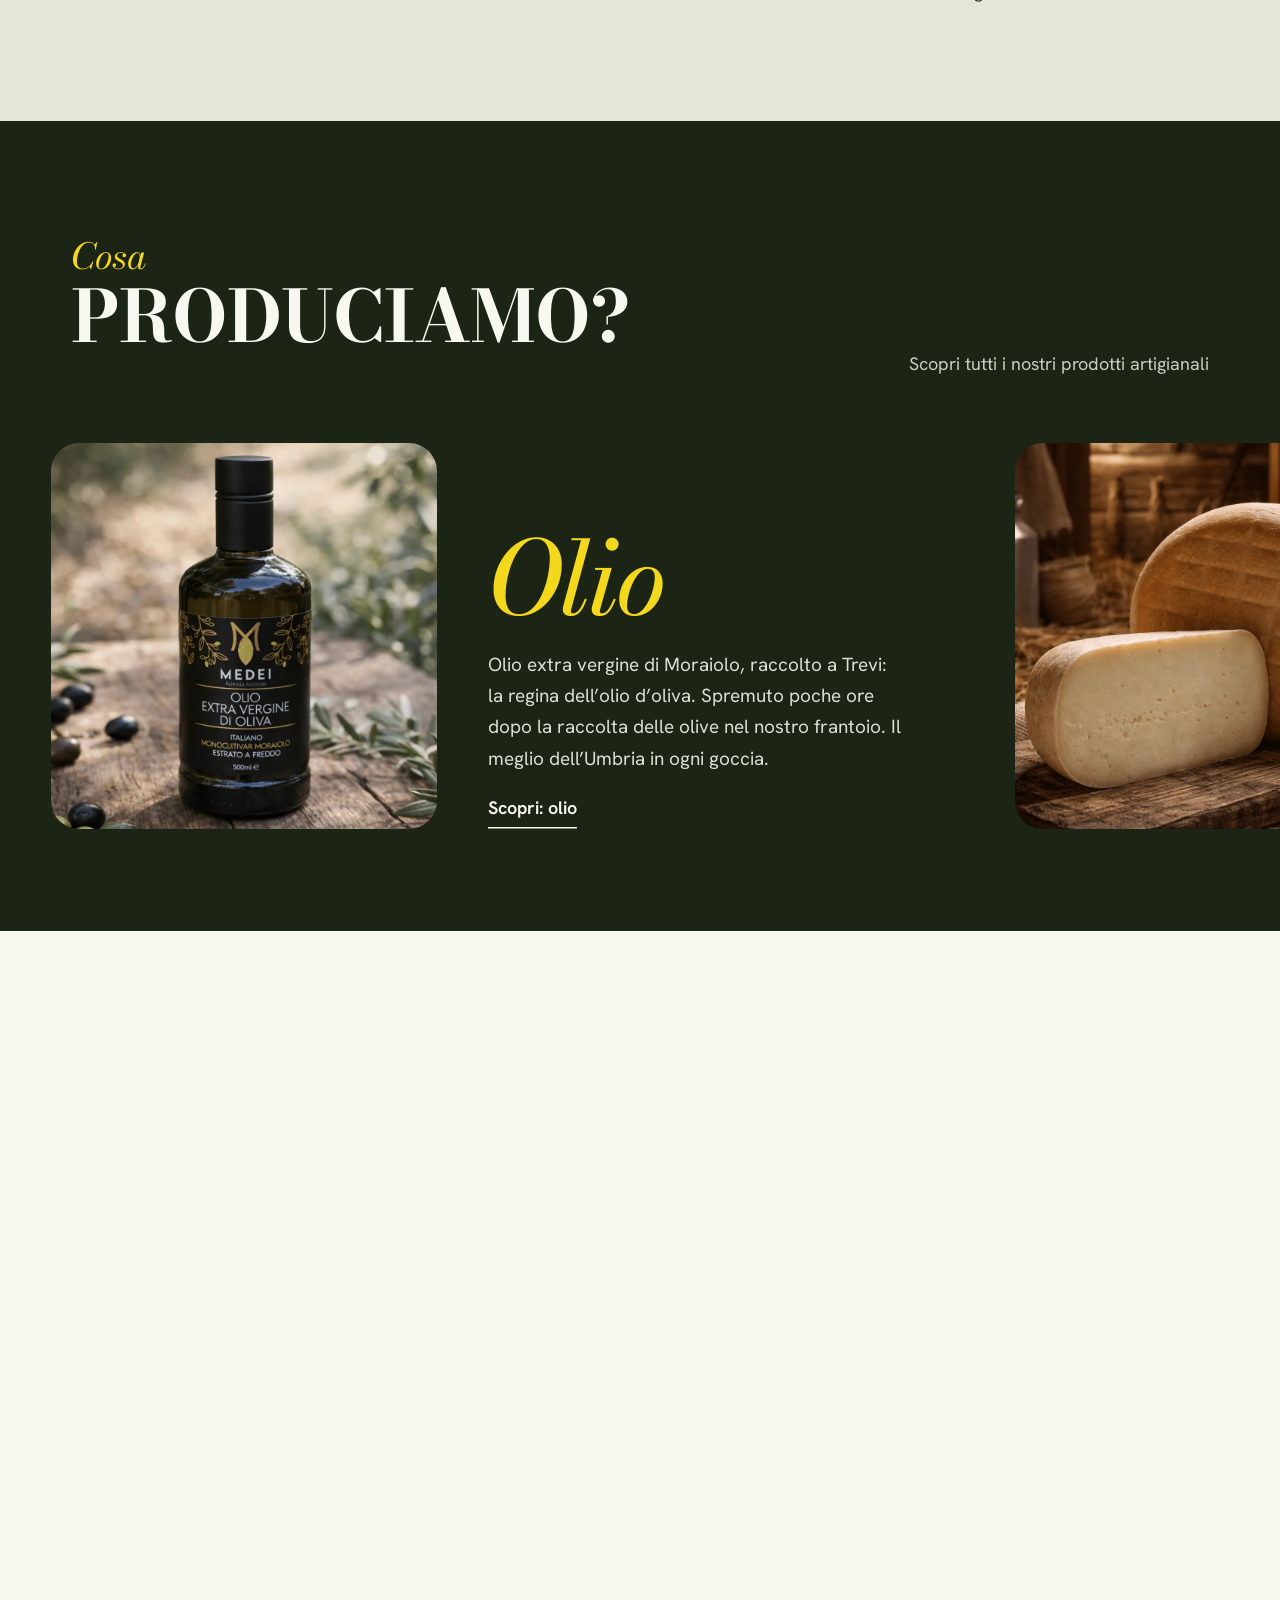
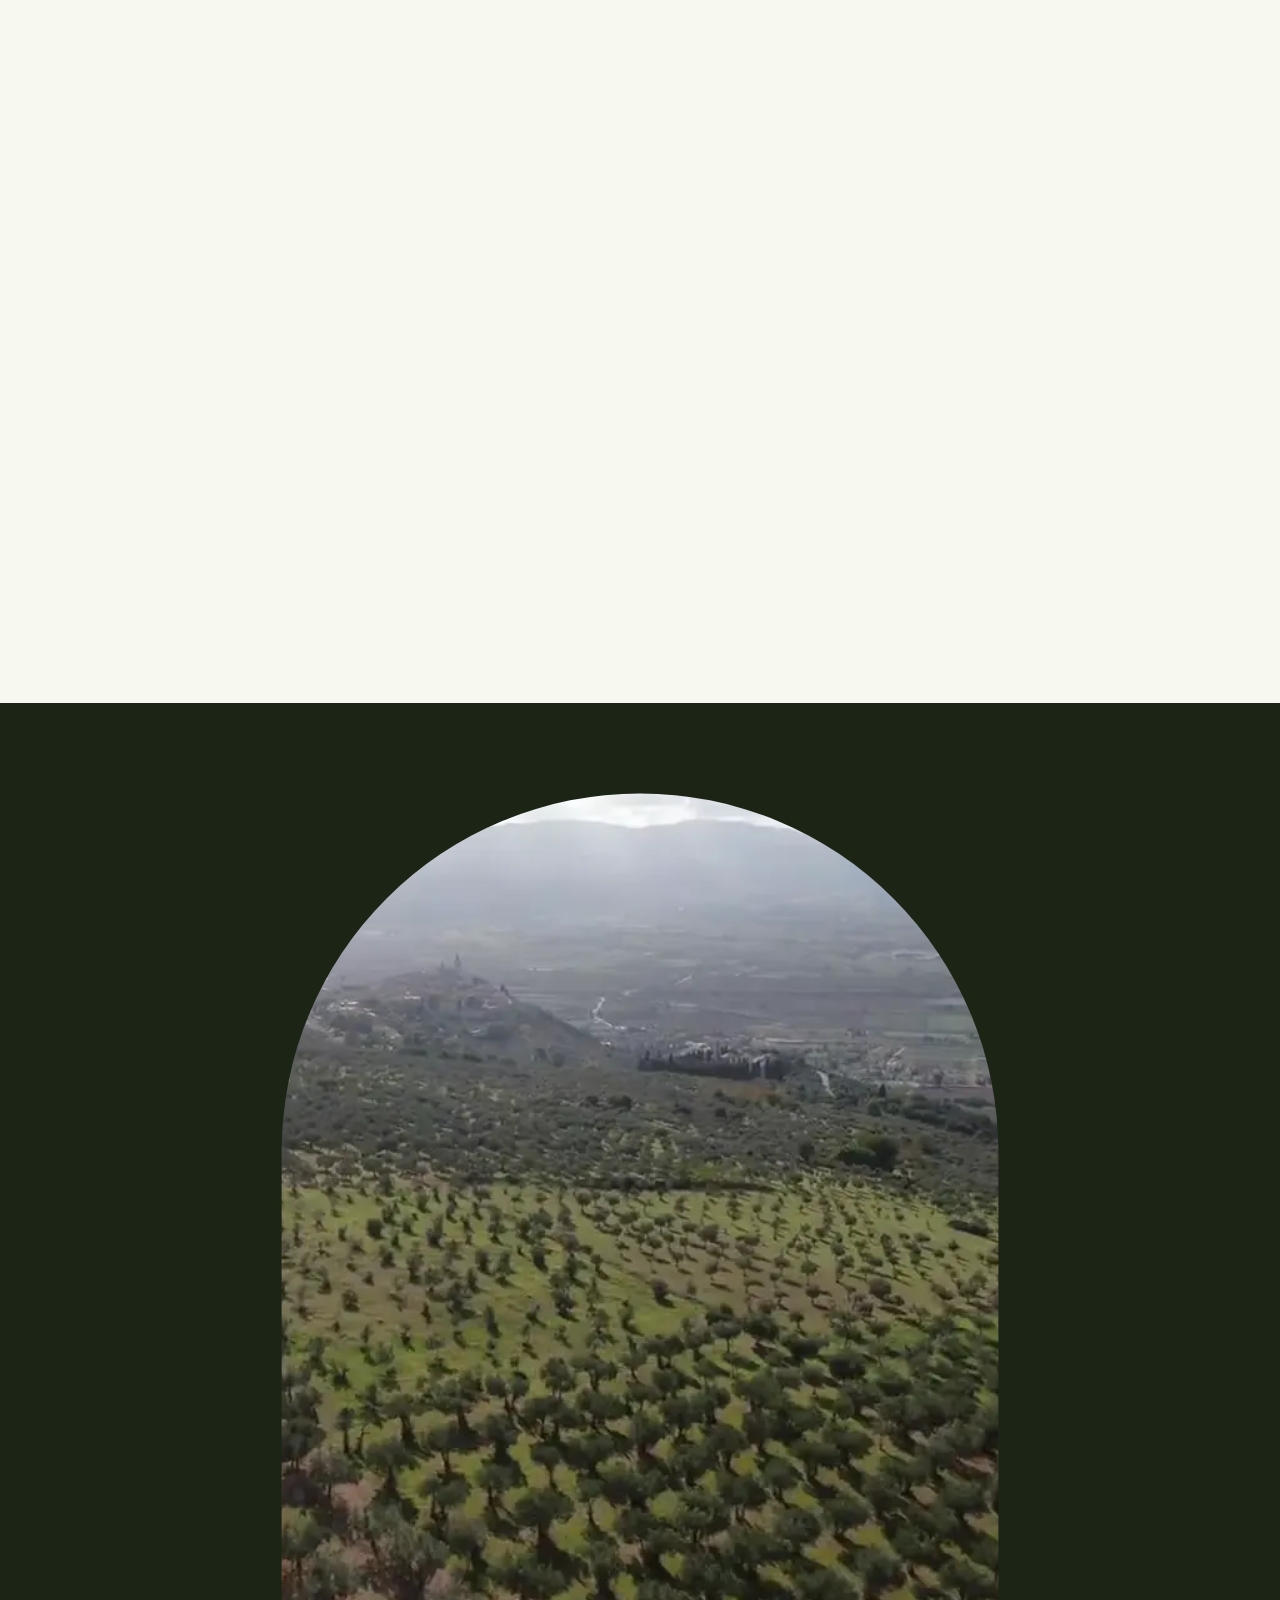
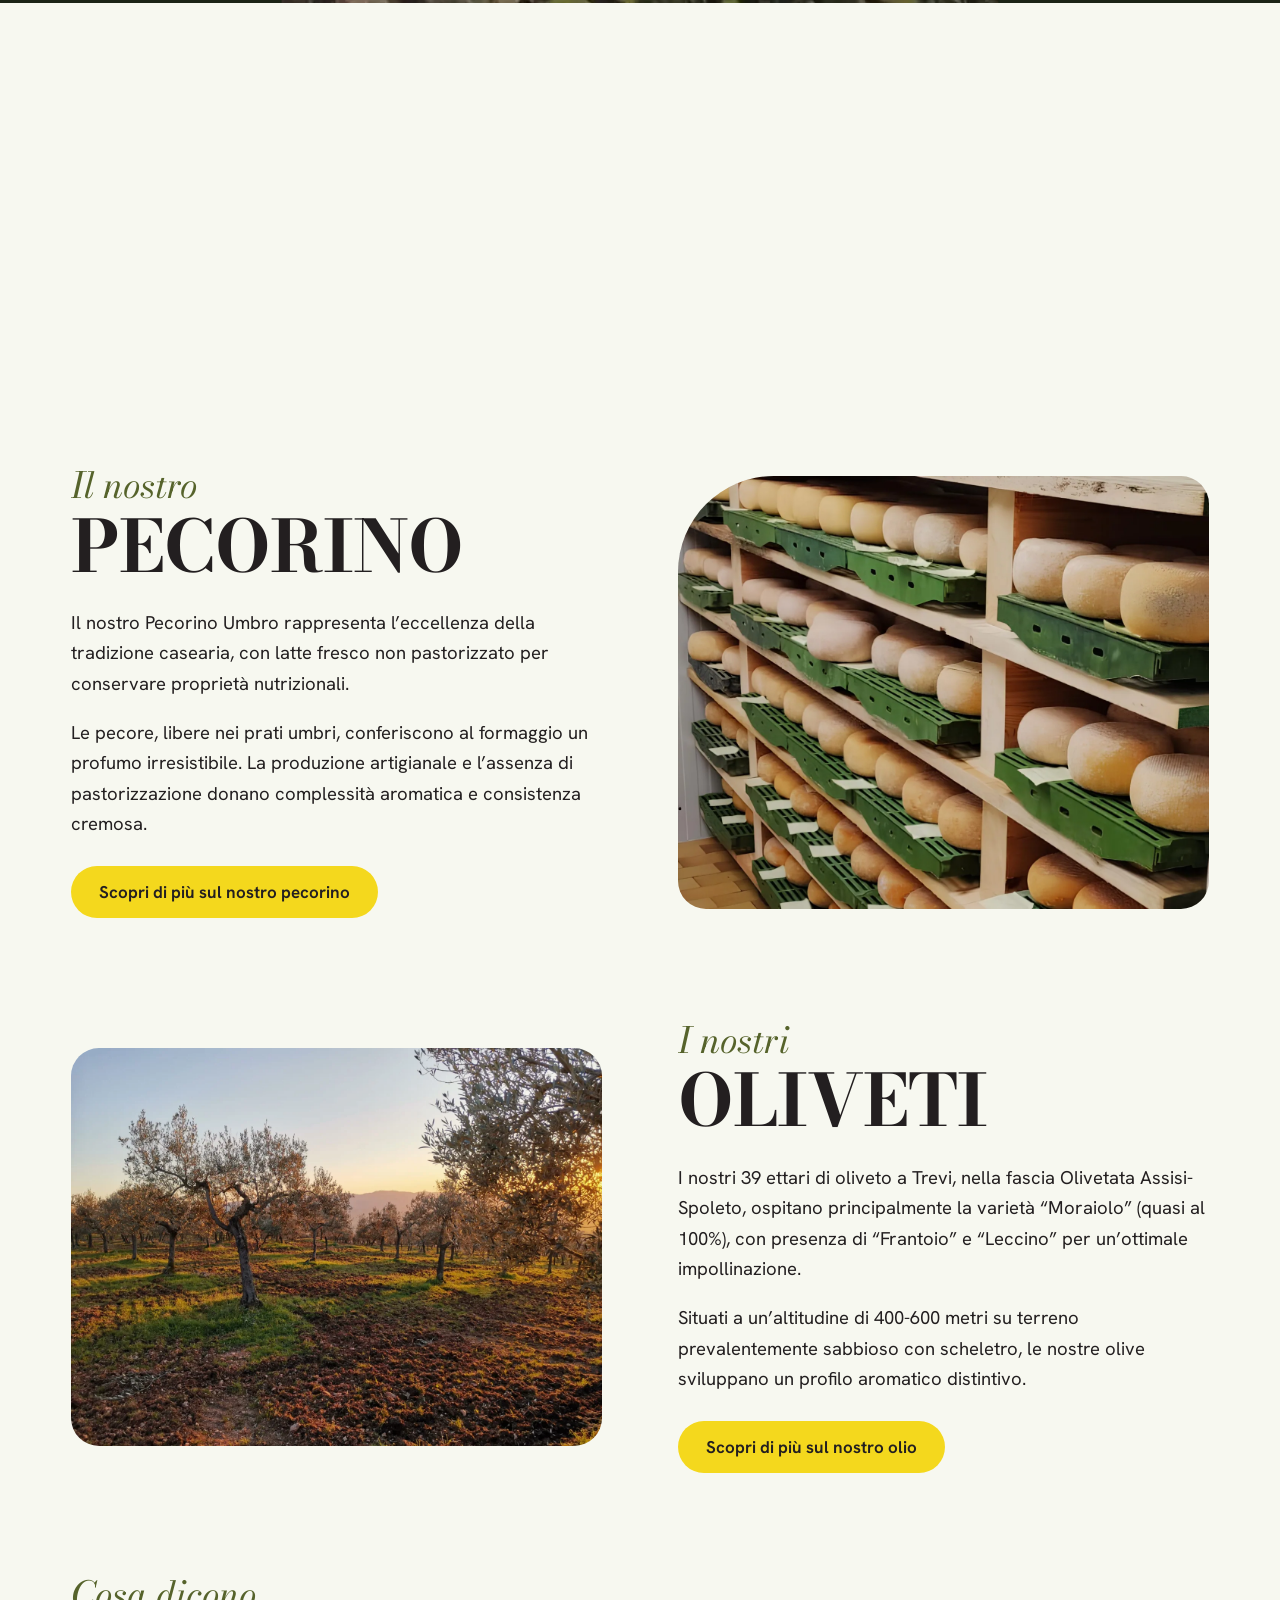
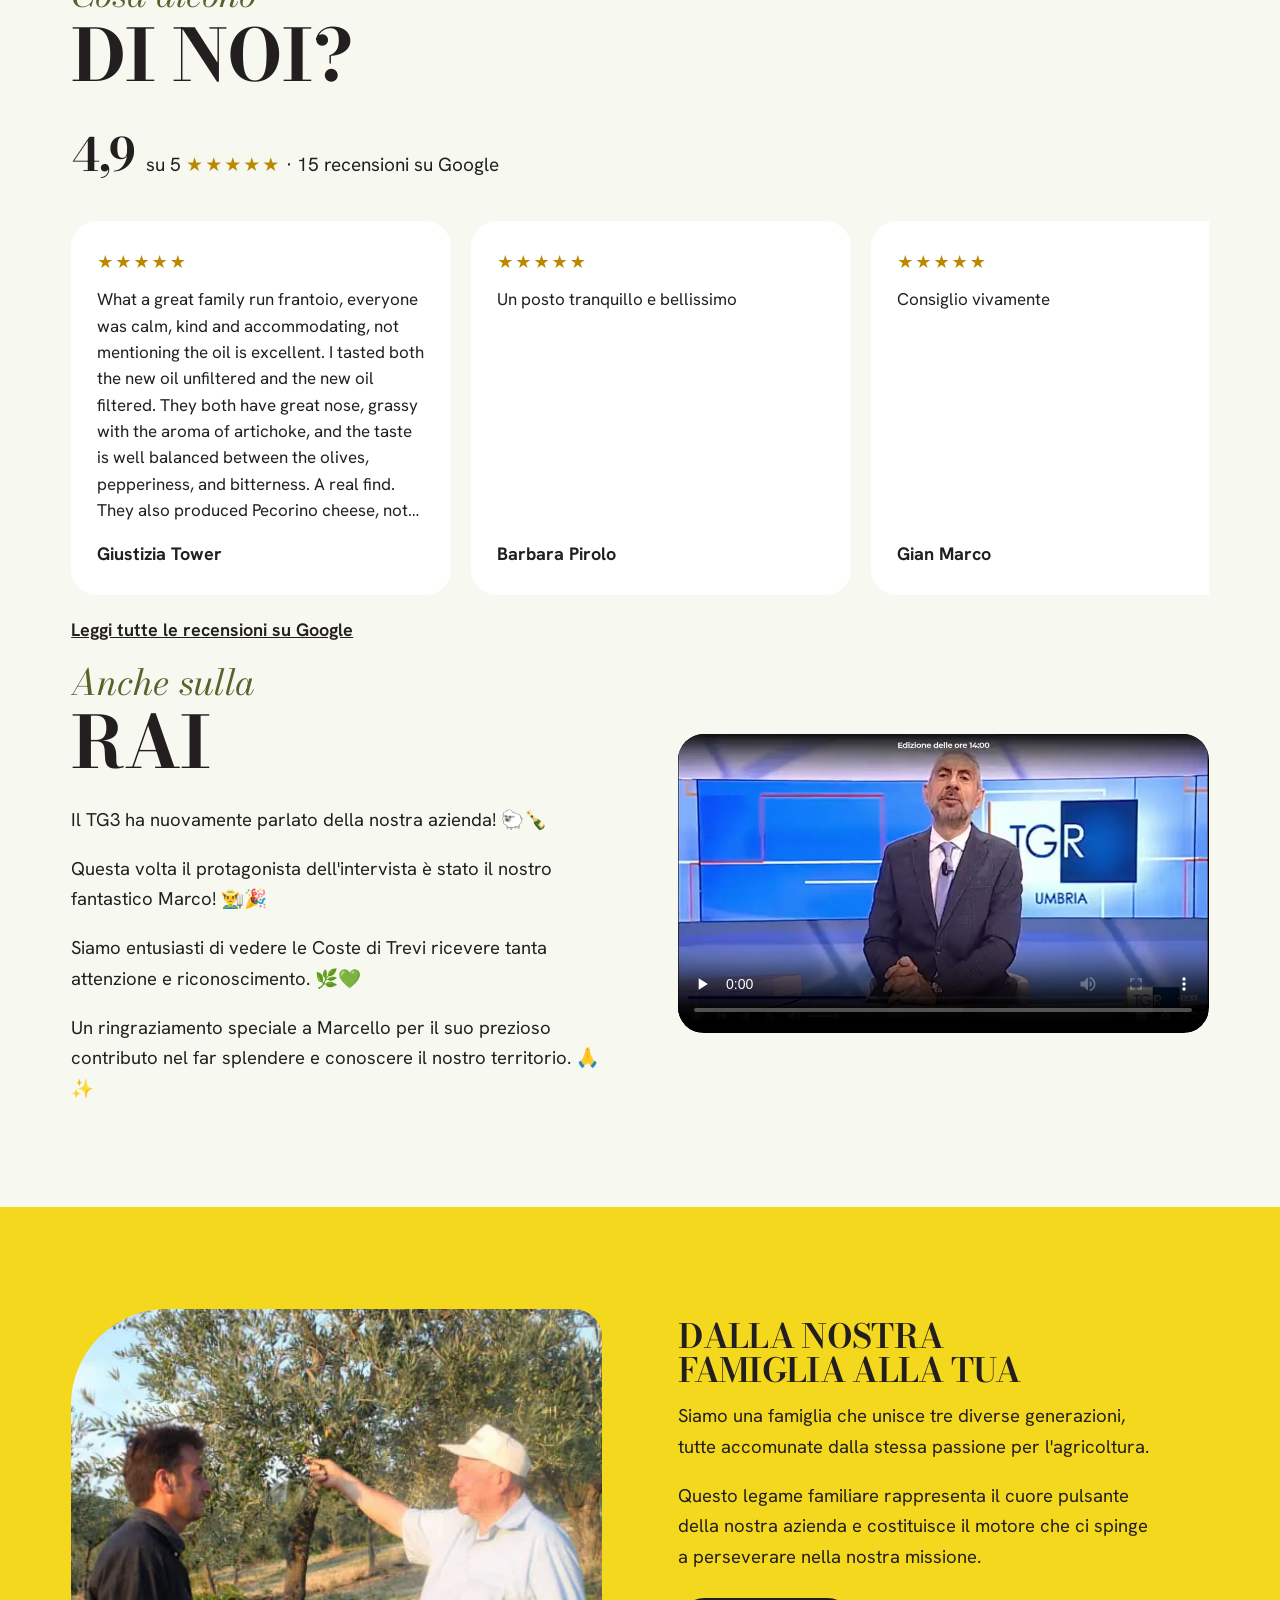
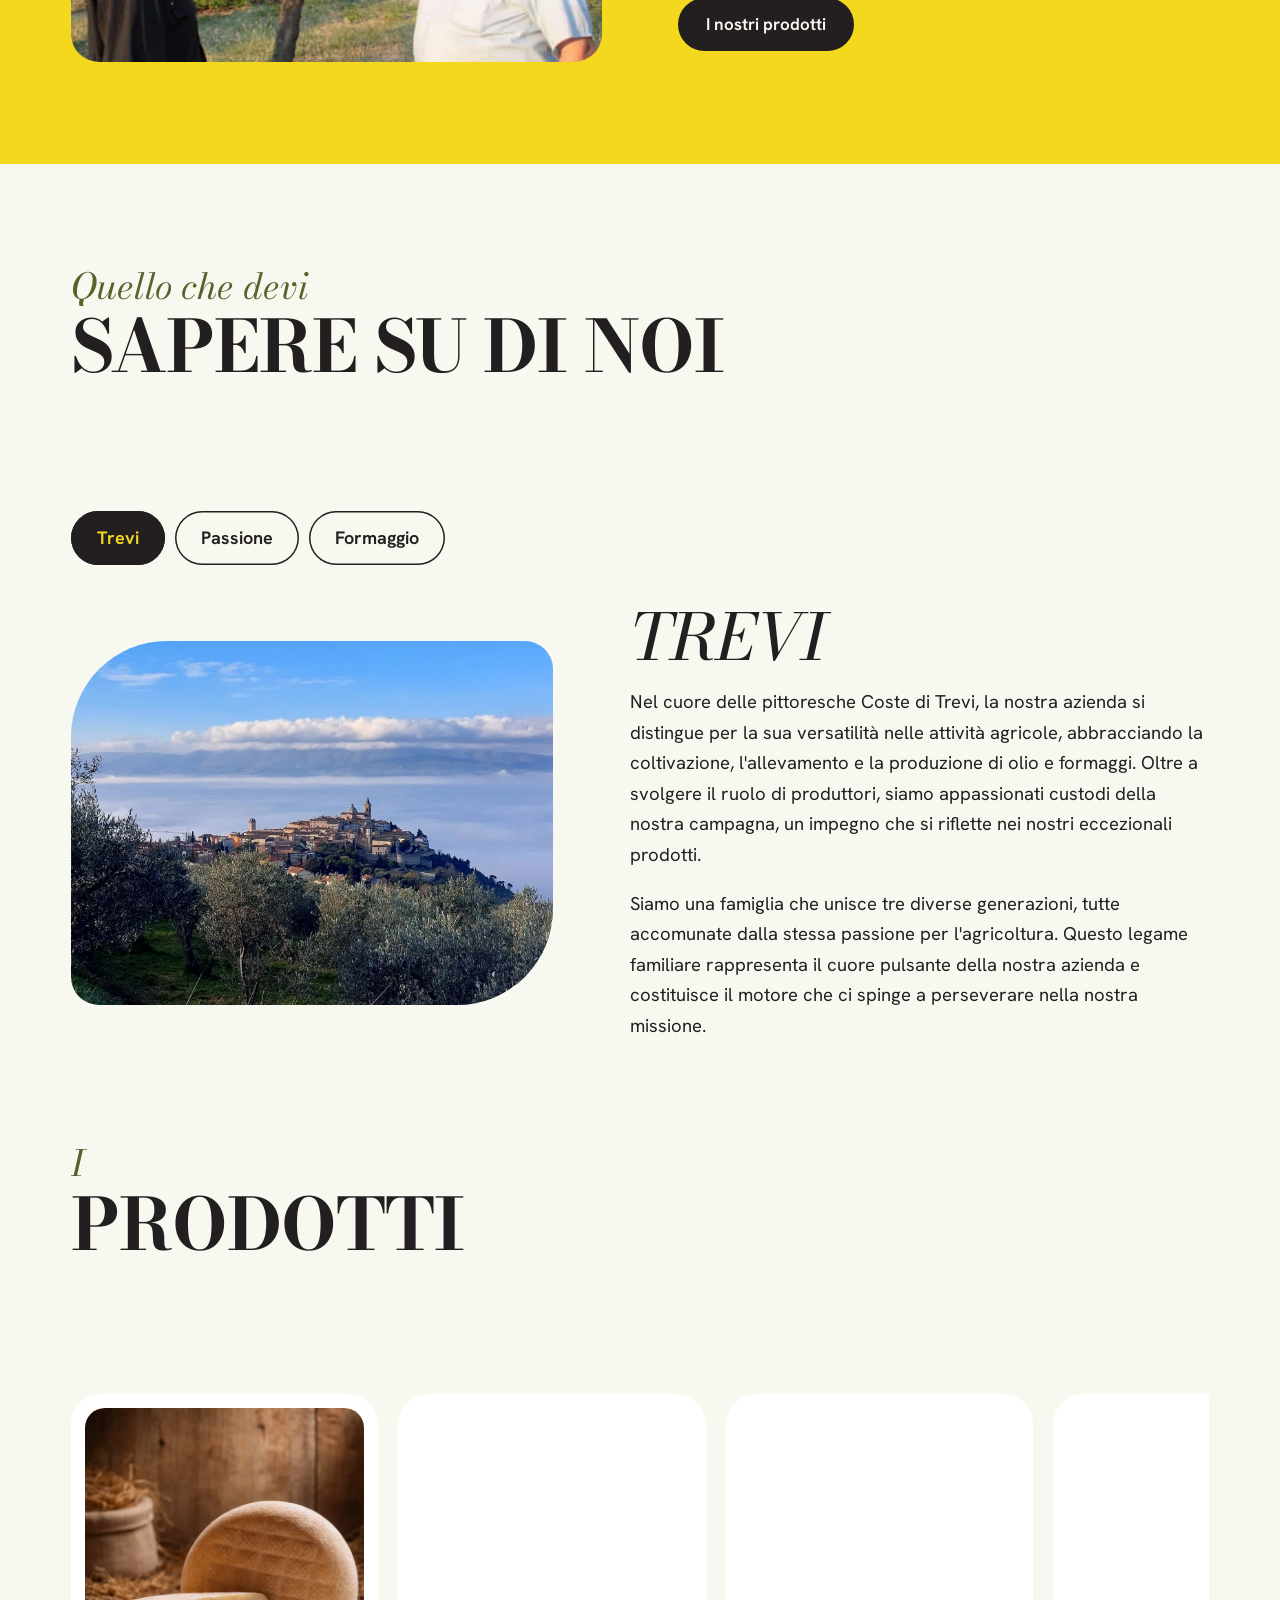
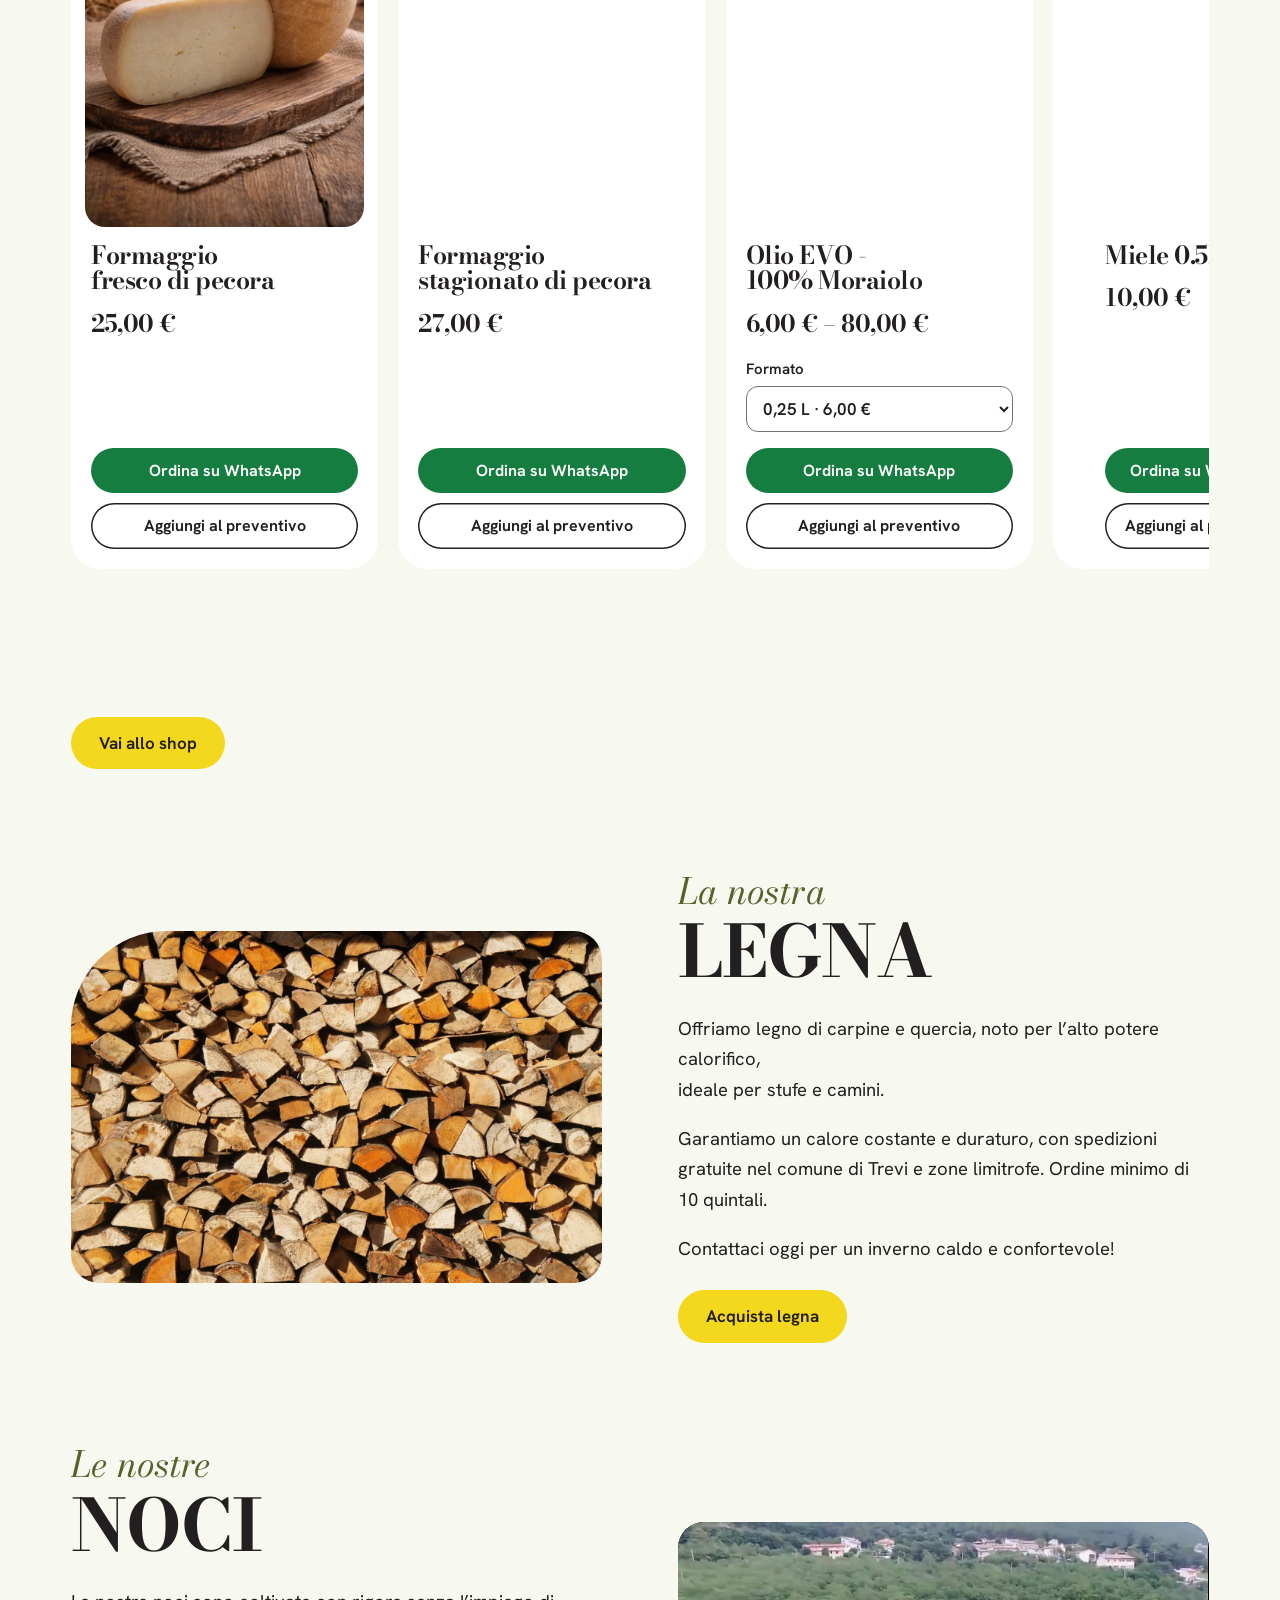
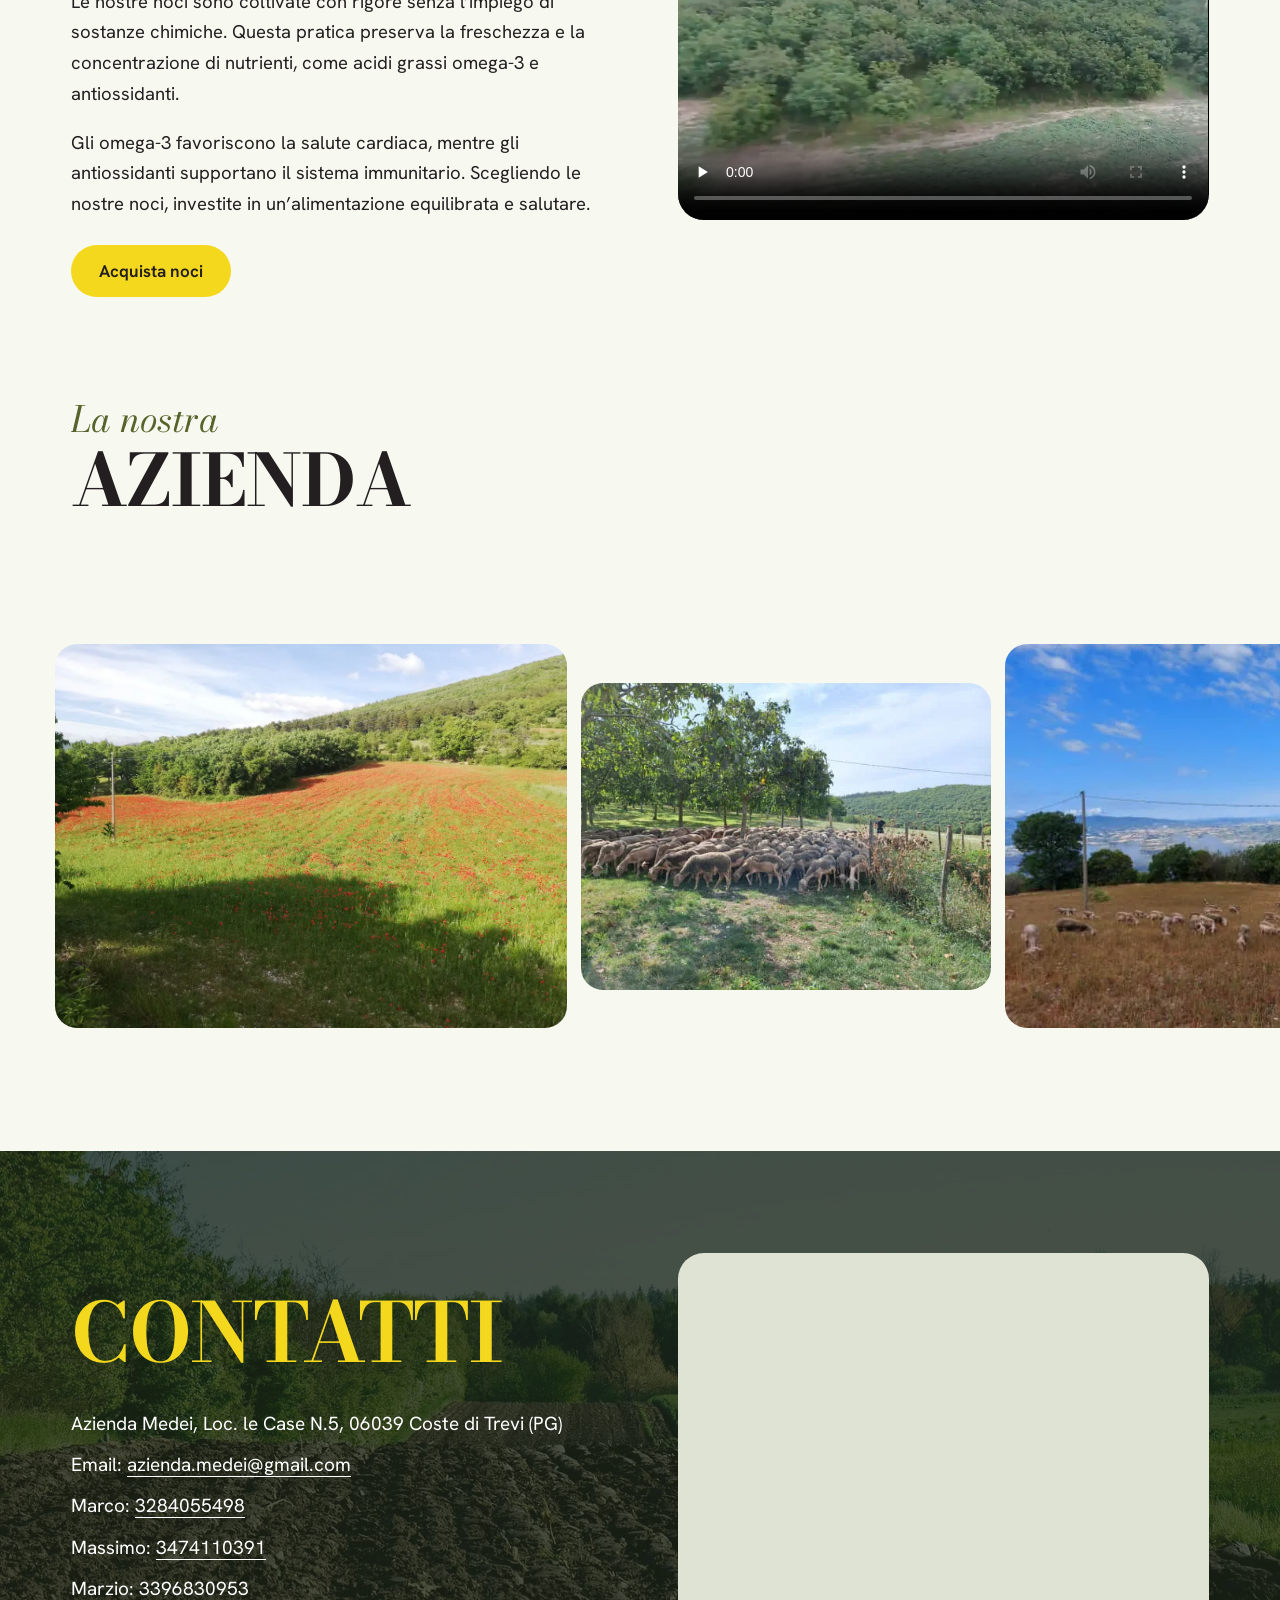
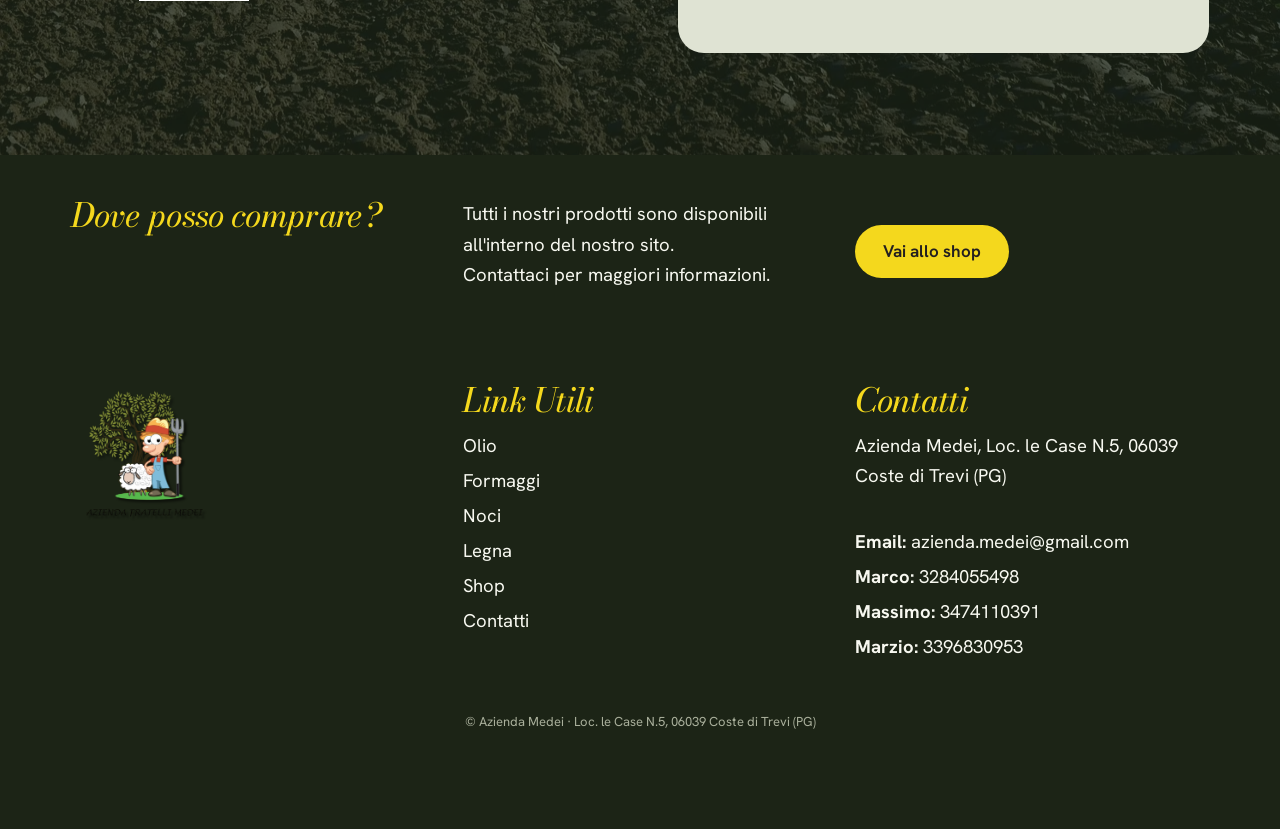
==== commit ae99e5de: "Preventivo come carrello: si aggiunge da ogni pagina e resta in memoria Co-Authored-By: Claude Fable" ====
--- a/index.html
+++ b/index.html
@@ -24,7 +24,7 @@
 <script type="application/ld+json">{"@context": "https://schema.org", "@type": "LocalBusiness", "name": "Azienda Medei", "description": "Allevamento ovino, caseificio, uliveti, frantoio e noceti", "url": "https://aziendamedei.com/", "image": "https://aziendamedei.com/img/whatsapp-image-2020-04-11-at-14-20-01.webp", "email": "azienda.medei@gmail.com", "telephone": "+393317294483", "address": {"@type": "PostalAddress", "streetAddress": "Loc. le Case N.5", "postalCode": "06039", "addressLocality": "Coste di Trevi", "addressRegion": "PG", "addressCountry": "IT"}}</script><script type="application/ld+json">{"@context": "https://schema.org", "@type": "Product", "name": "Formaggio fresco di pecora", "description": "Formaggio fresco umbro di pecora Lacaune, prodotto artigianalmente con latte crudo per un gusto autentico e tradizionale. Ogni fase del processo, dalla mungitura alla lavorazione fino alla vendita, è interamente gestita all’interno della nostra azienda, assicurando la massima tracciabilità e qualità del prodotto.", "image": "https://aziendamedei.com/img/formaggio-fresco.webp", "brand": {"@type": "Brand", "name": "Azienda Medei"}, "offers": {"@type": "Offer", "price": "25.00", "priceCurrency": "EUR", "availability": "https://schema.org/InStock", "url": "https://aziendamedei.com/"}}</script><script type="application/ld+json">{"@context": "https://schema.org", "@type": "Product", "name": "Formaggio stagionato di pecora", "description": "Il nostro formaggio di pecora stagionato, maturato a temperature e umidità ottimali, sviluppa un sapore ricco e deciso, perfetto per chi apprezza prodotti dal carattere intenso. Ideale da gustare da solo o in abbinamenti raffinati.", "image": "https://aziendamedei.com/img/formaggio-stagionale.webp", "brand": {"@type": "Brand", "name": "Azienda Medei"}, "offers": {"@type": "Offer", "price": "27.00", "priceCurrency": "EUR", "availability": "https://schema.org/InStock", "url": "https://aziendamedei.com/"}}</script><script type="application/ld+json">{"@context": "https://schema.org", "@type": "Product", "name": "Olio EVO - 100% Moraiolo", "description": "Il nostro olio extravergine di oliva Moraiolo, proveniente dagli oliveti di Trevi, offre un sapore intenso con un perfetto equilibrio tra amaro e piccante. Estratto a freddo a basse temperature, mantiene tutte le sue proprietà organolettiche, regalando un’esperienza di gusto autentica e di alta qualità.", "image": "https://aziendamedei.com/img/2-bottiglie-da.webp", "brand": {"@type": "Brand", "name": "Azienda Medei"}, "offers": {"@type": "AggregateOffer", "lowPrice": "6.00", "highPrice": "80.00", "offerCount": 7, "priceCurrency": "EUR", "availability": "https://schema.org/InStock"}}</script><script type="application/ld+json">{"@context": "https://schema.org", "@type": "Product", "name": "Miele 0.5kg", "description": "Il nostro miele millefiori, raccolto sulle pendici del Monte Serano, racchiude tutta la ricchezza della biodiversità umbra in un prodotto naturale dal sapore intenso e autentico. Genuino e ricco di proprietà benefiche, è perfetto da gustare al naturale o per esaltare dolci e piatti con un tocco unico.", "image": "https://aziendamedei.com/img/miele-piccolo-2.webp", "brand": {"@type": "Brand", "name": "Azienda Medei"}, "offers": {"@type": "Offer", "price": "10.00", "priceCurrency": "EUR", "availability": "https://schema.org/InStock", "url": "https://aziendamedei.com/"}}</script><script type="application/ld+json">{"@context": "https://schema.org", "@type": "Product", "name": "Miele 1 kg", "description": "Il nostro miele millefiori, raccolto sulle pendici del Monte Serano, racchiude tutta la ricchezza della biodiversità umbra in un prodotto naturale dal sapore intenso e autentico. Genuino e ricco di proprietà benefiche, è perfetto da gustare al naturale o per esaltare dolci e piatti con un tocco unico.", "image": "https://aziendamedei.com/img/miele-grande.webp", "brand": {"@type": "Brand", "name": "Azienda Medei"}, "offers": {"@type": "Offer", "price": "16.00", "priceCurrency": "EUR", "availability": "https://schema.org/InStock", "url": "https://aziendamedei.com/"}}</script><script type="application/ld+json">{"@context": "https://schema.org", "@type": "Product", "name": "Noci Umbre in Guscio", "description": "Le nostre noci, coltivate in Umbria senza l’uso di trattamenti chimici, sono un prodotto naturale di alta qualità. Con guscio sottile e gheriglio chiaro dal sapore intenso, sono perfette da mangiare direttamente o da utilizzare in dolci e piatti salati.", "image": "https://aziendamedei.com/img/noci.webp", "brand": {"@type": "Brand", "name": "Azienda Medei"}, "offers": {"@type": "Offer", "price": "7.00", "priceCurrency": "EUR", "availability": "https://schema.org/InStock", "url": "https://aziendamedei.com/"}}</script><script type="application/ld+json">{"@context": "https://schema.org", "@type": "Product", "name": "Lenticchie", "description": "Lenticchie", "image": "https://aziendamedei.com/img/lenticchia.webp", "brand": {"@type": "Brand", "name": "Azienda Medei"}, "offers": {"@type": "Offer", "price": "7.00", "priceCurrency": "EUR", "availability": "https://schema.org/InStock", "url": "https://aziendamedei.com/"}}</script>
 </head>
 <body class="con-copertina pagina-home">
-<a class="salta" href="#contenuto">Vai al contenuto</a><header class="testata" id="testata"><div class="barra"><a class="logo" href="./" aria-label="Azienda Medei, home"><img src="img/logo-medei.webp" alt="Medei Azienda Agricola" width="400" height="372"></a><nav aria-label="Menu principale"><ul class="menu" id="menu"><li><a href="olio-trevi-umbria/">Olio</a></li><li><a href="pecorino-italiano/">Formaggi</a></li><li><a href="noci-italiane/">Noci</a></li><li><a href="vendita-di-legna-da-ardere-a-trevi-foligno/">Legna</a></li><li><a href="shop/">Shop</a></li><li><a href="contatti/">Contatti</a></li><li><a href="https://nonno-andrea-azienda-medei.vercel.app/" rel="noopener">Nonno virtuale</a></li></ul></nav><div class="barra-fine"><a class="lingua" href="en/azienda-medei/" lang="en" hreflang="en">EN</a><a class="btn piccolo" href="https://wa.me/393317294483">Scrivici</a><button class="apri-menu" aria-label="Apri il menu" aria-expanded="false" aria-controls="menu"><span></span><span></span></button></div></div></header>
+<a class="salta" href="#contenuto">Vai al contenuto</a><header class="testata" id="testata"><div class="barra"><a class="logo" href="./" aria-label="Azienda Medei, home"><img src="img/logo-medei.webp" alt="Medei Azienda Agricola" width="400" height="372"></a><nav aria-label="Menu principale"><ul class="menu" id="menu"><li><a href="olio-trevi-umbria/">Olio</a></li><li><a href="pecorino-italiano/">Formaggi</a></li><li><a href="noci-italiane/">Noci</a></li><li><a href="vendita-di-legna-da-ardere-a-trevi-foligno/">Legna</a></li><li><a href="shop/">Shop</a></li><li><a href="contatti/">Contatti</a></li><li><a href="https://nonno-andrea-azienda-medei.vercel.app/" rel="noopener">Nonno virtuale</a></li></ul></nav><div class="barra-fine"><a class="lingua" href="en/azienda-medei/" lang="en" hreflang="en">EN</a><a class="carrello" id="hd-carrello" href="shop/#preventivo" hidden>Preventivo <b></b></a><a class="btn piccolo" href="https://wa.me/393317294483">Scrivici</a><button class="apri-menu" aria-label="Apri il menu" aria-expanded="false" aria-controls="menu"><span></span><span></span></button></div></div></header>
 <main id="contenuto">
 <section class="eroe">
 <div class="eroe-foto"><img src="img/whatsapp-image-2020-04-11-at-14-20-01.webp" alt="" width="2000" height="1500" fetchpriority="high"></div>
@@ -51,7 +51,7 @@
 <section class="sez"><div class="wrap"><h3 class="duo" style="text-align:center"><span>Quello che devi</span> sapere su di noi</h3><img class="fregio" src="img/fregio.webp" alt="" width="250" height="50"></div></section>
 <section class="sez"><div class="wrap"><div class="schede"><div class="schede-tasti" role="tablist"><button role="tab" id="t1-0" aria-controls="s1-0" aria-selected="true">Trevi</button><button role="tab" id="t1-1" aria-controls="s1-1" aria-selected="false" tabindex="-1">Passione</button><button role="tab" id="t1-2" aria-controls="s1-2" aria-selected="false" tabindex="-1">Formaggio</button></div><div class="scheda" role="tabpanel" id="s1-0" aria-labelledby="t1-0"><img src="img/immagine-whatsapp-2025-02-09-ore-16-27-37-aee3a202-scaled.webp" alt="Quello che devi sapere su di noi - Azienda Medei" width="1400" height="1058" class="foto" loading="lazy" decoding="async"><div class="testo" style="text-align:center"><p><strong>TREVI</strong></p><p>Nel cuore delle pittoresche Coste di Trevi, la nostra azienda si distingue per la sua versatilità nelle attività agricole, abbracciando la coltivazione, l'allevamento e la produzione di olio e formaggi. Oltre a svolgere il ruolo di produttori, siamo appassionati custodi della nostra campagna, un impegno che si riflette nei nostri eccezionali prodotti.</p><p>Siamo una famiglia che unisce tre diverse generazioni, tutte accomunate dalla stessa passione per l'agricoltura. Questo legame familiare rappresenta il cuore pulsante della nostra azienda e costituisce il motore che ci spinge a perseverare nella nostra missione.</p></div></div><div class="scheda" role="tabpanel" id="s1-1" aria-labelledby="t1-1" hidden><div class="testo" style="text-align:center"><p><strong>PASSIONE</strong></p><p>La nostra azienda coltiva con passione 40 ettari di oliveti, interamente dedicati alla varietà Moraiolo, simbolo dell’eccellenza olearia di Trevi. Grazie alla gestione diretta del nostro frantoio, garantiamo che le olive vengano frante entro poche ore dalla raccolta, preservando al massimo freschezza e qualità.</p><p>Seguiamo ogni fase del processo con cura e competenza, rispettando rigorosi standard di produzione. Il risultato è un olio extravergine d'oliva dal carattere unico, capace di trasformare ogni piatto in un'esperienza gastronomica straordinaria.</p></div><img src="img/sea-olive-tree-sunset-nature-landscape-olive-tree-olive-tree.webp" alt="sea, olive tree, sunset, nature, landscape, olive tree, olive tree, olive tree, olive tree, olive tree-7420636.jpg" width="1280" height="853" class="foto" loading="lazy" decoding="async"></div><div class="scheda" role="tabpanel" id="s1-2" aria-labelledby="t1-2" hidden><img src="img/sunset-sheep-silhouette-dusk-animal-mammal-livestock-nature.webp" alt="sunset, sheep, silhouette, dusk, animal, mammal, livestock, nature, dike, countryside, rural, nordfriesland, germany, sheep, sheep, sheep, sheep, sheep-50494.jpg" width="1280" height="960" class="foto" loading="lazy" decoding="async"><div class="testo" style="text-align:center"><p><strong>FORMAGGIO</strong></p><p>Il nostro formaggio di pecora è il frutto di un processo artigianale che ha inizio direttamente nella nostra moderna stalla, equipaggiata con le tecnologie più avanzate. Le nostre pecore sono della specie Lacaune, nota per la sua eccellente produzione lattiera.</p><p>Seguiamo personalmente l'intero processo, garantendo così la massima freschezza e tracciabilità in ogni singolo passo della produzione. Questo ci consente di evitare la pastorizzazione del latte, preservando l'autentico e tradizionale gusto dei nostri formaggi.</p><p>Siamo una famiglia che unisce tre diverse generazioni, tutte accomunate dalla stessa passione per l'agricoltura. Questo legame familiare rappresenta il cuore pulsante della nostra azienda e costituisce il motore che ci spinge a perseverare nella nostra missione.</p></div></div></div></div></section>
 <section class="sez"><div class="wrap"><div class="blocco"><h3 class="duo" style="text-align:center"><span>I</span> Prodotti</h3><img class="fregio" src="img/fregio.webp" alt="" width="250" height="50"></div></div></section>
-<section class="sez"><div class="wrap"><div class="scorri prodotti-carosello" tabindex="0"><article class="prodotto compatto" data-prodotto="formaggio-fresco" data-nome="Formaggio fresco di pecora"><div class="p-foto"><img src="img/formaggio-fresco.webp" alt="Formaggio fresco di pecora" width="600" height="900" loading="lazy" decoding="async"></div><div class="p-testo"><h3>Formaggio fresco di pecora</h3><p class="prezzo" data-prezzo="formaggio-fresco">25,00 €</p><div class="p-azioni"><a class="btn wa" data-ordina href="https://wa.me/393317294483">Ordina su WhatsApp</a><a class="btn chiaro" href="shop/#preventivo">Calcola prezzo e spedizione</a></div></div></article><article class="prodotto compatto" data-prodotto="formaggio-stagionato" data-nome="Formaggio stagionato di pecora"><div class="p-foto"><img src="img/formaggio-stagionale.webp" alt="Formaggio stagionato di pecora" width="600" height="900" loading="lazy" decoding="async"></div><div class="p-testo"><h3>Formaggio stagionato di pecora</h3><p class="prezzo" data-prezzo="formaggio-stagionato">27,00 €</p><div class="p-azioni"><a class="btn wa" data-ordina href="https://wa.me/393317294483">Ordina su WhatsApp</a><a class="btn chiaro" href="shop/#preventivo">Calcola prezzo e spedizione</a></div></div></article><article class="prodotto compatto" data-prodotto="olio-025l" data-nome="Olio EVO - 100% Moraiolo"><div class="p-foto"><img src="img/2-bottiglie-da.webp" alt="Olio EVO - 100% Moraiolo" width="600" height="900" loading="lazy" decoding="async"></div><div class="p-testo"><h3>Olio EVO - 100% Moraiolo</h3><p class="prezzo">6,00 € – 80,00 €</p><label class="formato">Formato <select data-formato><option value="olio-025l">0,25 L · 6,00 €</option><option value="olio-05l">0,5 L · 10,00 €</option><option value="olio-075l">0,75 L · 15,00 €</option><option value="olio-1l">1 L · 20,00 €</option><option value="olio-2l">2 L · 35,00 €</option><option value="olio-3l">3 L · 52,00 €</option><option value="olio-5l">5 L · 80,00 €</option></select></label><div class="p-azioni"><a class="btn wa" data-ordina href="https://wa.me/393317294483">Ordina su WhatsApp</a><a class="btn chiaro" href="shop/#preventivo">Calcola prezzo e spedizione</a></div></div></article><article class="prodotto compatto" data-prodotto="miele-05" data-nome="Miele 0.5kg"><div class="p-foto"><img src="img/miele-piccolo-2.webp" alt="Miele 0.5kg" width="600" height="900" loading="lazy" decoding="async"></div><div class="p-testo"><h3>Miele 0.5kg</h3><p class="prezzo" data-prezzo="miele-05">10,00 €</p><div class="p-azioni"><a class="btn wa" data-ordina href="https://wa.me/393317294483">Ordina su WhatsApp</a><a class="btn chiaro" href="shop/#preventivo">Calcola prezzo e spedizione</a></div></div></article><article class="prodotto compatto" data-prodotto="miele-1" data-nome="Miele 1 kg"><div class="p-foto"><img src="img/miele-grande.webp" alt="Miele 1 kg" width="600" height="900" loading="lazy" decoding="async"></div><div class="p-testo"><h3>Miele 1 kg</h3><p class="prezzo" data-prezzo="miele-1">16,00 €</p><div class="p-azioni"><a class="btn wa" data-ordina href="https://wa.me/393317294483">Ordina su WhatsApp</a><a class="btn chiaro" href="shop/#preventivo">Calcola prezzo e spedizione</a></div></div></article><article class="prodotto compatto" data-prodotto="noci" data-nome="Noci Umbre in Guscio"><div class="p-foto"><img src="img/noci.webp" alt="Noci Umbre in Guscio" width="600" height="900" loading="lazy" decoding="async"></div><div class="p-testo"><h3>Noci Umbre in Guscio</h3><p class="prezzo" data-prezzo="noci">7,00 €</p><div class="p-azioni"><a class="btn wa" data-ordina href="https://wa.me/393317294483">Ordina su WhatsApp</a><a class="btn chiaro" href="shop/#preventivo">Calcola prezzo e spedizione</a></div></div></article><article class="prodotto compatto" data-prodotto="lenticchie" data-nome="Lenticchie"><div class="p-foto"><img src="img/lenticchia.webp" alt="Lenticchie" width="600" height="900" loading="lazy" decoding="async"></div><div class="p-testo"><h3>Lenticchie</h3><p class="prezzo" data-prezzo="lenticchie">7,00 €</p><div class="p-azioni"><a class="btn wa" data-ordina href="https://wa.me/393317294483">Ordina su WhatsApp</a><a class="btn chiaro" href="shop/#preventivo">Calcola prezzo e spedizione</a></div></div></article></div></div></section>
+<section class="sez"><div class="wrap"><div class="scorri prodotti-carosello" tabindex="0"><article class="prodotto compatto" data-prodotto="formaggio-fresco" data-nome="Formaggio fresco di pecora"><div class="p-foto"><img src="img/formaggio-fresco.webp" alt="Formaggio fresco di pecora" width="600" height="900" loading="lazy" decoding="async"></div><div class="p-testo"><h3>Formaggio fresco di pecora</h3><p class="prezzo" data-prezzo="formaggio-fresco">25,00 €</p><div class="p-azioni"><a class="btn wa" data-ordina href="https://wa.me/393317294483">Ordina su WhatsApp</a><button type="button" class="btn chiaro" data-aggiungi>Aggiungi al preventivo</button></div></div></article><article class="prodotto compatto" data-prodotto="formaggio-stagionato" data-nome="Formaggio stagionato di pecora"><div class="p-foto"><img src="img/formaggio-stagionale.webp" alt="Formaggio stagionato di pecora" width="600" height="900" loading="lazy" decoding="async"></div><div class="p-testo"><h3>Formaggio stagionato di pecora</h3><p class="prezzo" data-prezzo="formaggio-stagionato">27,00 €</p><div class="p-azioni"><a class="btn wa" data-ordina href="https://wa.me/393317294483">Ordina su WhatsApp</a><button type="button" class="btn chiaro" data-aggiungi>Aggiungi al preventivo</button></div></div></article><article class="prodotto compatto" data-prodotto="olio-025l" data-nome="Olio EVO - 100% Moraiolo"><div class="p-foto"><img src="img/2-bottiglie-da.webp" alt="Olio EVO - 100% Moraiolo" width="600" height="900" loading="lazy" decoding="async"></div><div class="p-testo"><h3>Olio EVO - 100% Moraiolo</h3><p class="prezzo">6,00 € – 80,00 €</p><label class="formato">Formato <select data-formato><option value="olio-025l">0,25 L · 6,00 €</option><option value="olio-05l">0,5 L · 10,00 €</option><option value="olio-075l">0,75 L · 15,00 €</option><option value="olio-1l">1 L · 20,00 €</option><option value="olio-2l">2 L · 35,00 €</option><option value="olio-3l">3 L · 52,00 €</option><option value="olio-5l">5 L · 80,00 €</option></select></label><div class="p-azioni"><a class="btn wa" data-ordina href="https://wa.me/393317294483">Ordina su WhatsApp</a><button type="button" class="btn chiaro" data-aggiungi>Aggiungi al preventivo</button></div></div></article><article class="prodotto compatto" data-prodotto="miele-05" data-nome="Miele 0.5kg"><div class="p-foto"><img src="img/miele-piccolo-2.webp" alt="Miele 0.5kg" width="600" height="900" loading="lazy" decoding="async"></div><div class="p-testo"><h3>Miele 0.5kg</h3><p class="prezzo" data-prezzo="miele-05">10,00 €</p><div class="p-azioni"><a class="btn wa" data-ordina href="https://wa.me/393317294483">Ordina su WhatsApp</a><button type="button" class="btn chiaro" data-aggiungi>Aggiungi al preventivo</button></div></div></article><article class="prodotto compatto" data-prodotto="miele-1" data-nome="Miele 1 kg"><div class="p-foto"><img src="img/miele-grande.webp" alt="Miele 1 kg" width="600" height="900" loading="lazy" decoding="async"></div><div class="p-testo"><h3>Miele 1 kg</h3><p class="prezzo" data-prezzo="miele-1">16,00 €</p><div class="p-azioni"><a class="btn wa" data-ordina href="https://wa.me/393317294483">Ordina su WhatsApp</a><button type="button" class="btn chiaro" data-aggiungi>Aggiungi al preventivo</button></div></div></article><article class="prodotto compatto" data-prodotto="noci" data-nome="Noci Umbre in Guscio"><div class="p-foto"><img src="img/noci.webp" alt="Noci Umbre in Guscio" width="600" height="900" loading="lazy" decoding="async"></div><div class="p-testo"><h3>Noci Umbre in Guscio</h3><p class="prezzo" data-prezzo="noci">7,00 €</p><div class="p-azioni"><a class="btn wa" data-ordina href="https://wa.me/393317294483">Ordina su WhatsApp</a><button type="button" class="btn chiaro" data-aggiungi>Aggiungi al preventivo</button></div></div></article><article class="prodotto compatto" data-prodotto="lenticchie" data-nome="Lenticchie"><div class="p-foto"><img src="img/lenticchia.webp" alt="Lenticchie" width="600" height="900" loading="lazy" decoding="async"></div><div class="p-testo"><h3>Lenticchie</h3><p class="prezzo" data-prezzo="lenticchie">7,00 €</p><div class="p-azioni"><a class="btn wa" data-ordina href="https://wa.me/393317294483">Ordina su WhatsApp</a><button type="button" class="btn chiaro" data-aggiungi>Aggiungi al preventivo</button></div></div></article></div></div></section>
 <section class="sez"><div class="wrap"><p class="azione" style="text-align:center"><a class="btn" href="shop/">Vai allo shop</a></p></div></section>
 <section class="sez"><div class="wrap"><div class="riga n2"><div class="col" style="flex:1 1 50%"><img src="img/firewood-1162252-1-scaled.webp" alt="I Prodotti - Azienda Medei" width="1400" height="930" class="foto" loading="lazy" decoding="async"></div><div class="col" style="flex:1 1 50%"><h3 class="duo" style="text-align:left"><span>la nostra</span> legna</h3><img class="fregio" src="img/fregio.webp" alt="" width="250" height="50" style="margin-left:0"><div class="testo" style="text-align:left"><p>Offriamo legno di carpine e quercia, noto per l’alto potere calorifico, <br>ideale per stufe e camini.</p><p>Garantiamo un calore costante e duraturo, con spedizioni gratuite nel comune di Trevi e zone limitrofe. Ordine minimo di 10 quintali.</p><p>Contattaci oggi per un inverno caldo e confortevole!</p></div><p class="azione" style="text-align:left"><a class="btn" href="vendita-di-legna-da-ardere-a-trevi-foligno/">Acquista legna</a></p></div></div></div></section>
 <section class="sez"><div class="wrap"><div class="riga n2 inversa"><div class="col" style="flex:1 1 50%"><video class="filmato" src="video/nocibreve-3.mp4" poster="video/nocibreve-3.webp" controls playsinline preload="none"></video></div><div class="col" style="flex:1 1 50%"><h3 class="duo" style="text-align:left"><span>le nostre</span> noci</h3><img class="fregio" src="img/fregio.webp" alt="" width="250" height="50" style="margin-left:0"><div class="testo" style="text-align:left"><p>Le nostre noci sono coltivate con rigore senza l’impiego di sostanze chimiche. Questa pratica preserva la freschezza e la concentrazione di nutrienti, come acidi grassi omega-3 e antiossidanti. </p><p>Gli omega-3 favoriscono la salute cardiaca, mentre gli antiossidanti supportano il sistema immunitario. Scegliendo le nostre noci, investite in un’alimentazione equilibrata e salutare.</p></div><p class="azione" style="text-align:left"><a class="btn" href="noci-italiane/">Acquista noci</a></p></div></div></div></section>
@@ -61,6 +61,7 @@
 <section class="sez scuro" style="background-color:#231F20"><div class="wrap"><div class="riga n3"><div class="col"><h3 class="titolo" style="font-size:clamp(30px,3.47vw,50px);color:#F4D81D;text-align:left">Dove posso comprare?</h3></div><div class="col"><div class="testo" style="text-align:left"><p>Tutti i nostri prodotti sono disponibili all'interno del nostro sito. <br>Contattaci per maggiori informazioni.</p></div></div><div class="col"><p class="azione" style="text-align:center"><a class="btn" href="shop/">Vai allo shop</a></p></div></div></div></section>
 <section class="sez scuro" style="background-color:#231F20"><div class="wrap"><div class="riga n3"><div class="col"><img src="img/11bf4ddb-1d9d-4014-947c-0e4c5b2a269a.webp" alt="logo azienda medei" width="1400" height="1397" class="foto" loading="lazy" decoding="async"></div><div class="col"><h3 class="titolo" style="font-size:clamp(30px,1.74vw,25px);color:#F4D81D;text-align:left">Link Utili</h3><div class="testo" style="text-align:center"><p><a href="olio-trevi-umbria/">Olio</a></p></div><div class="testo" style="text-align:center"><p><a href="pecorino-italiano/">Formaggi</a></p></div><div class="testo" style="text-align:center"><p><a href="noci-italiane/">Noci</a></p></div><div class="testo" style="text-align:center"><p><a href="vendita-di-legna-da-ardere-a-trevi-foligno/">Legna</a></p></div><div class="testo" style="text-align:center"><p><a href="shop/">Shop</a></p></div><div class="testo" style="text-align:center"><p><a href="contatti/">Contatti</a></p></div></div><div class="col"><h3 class="titolo" style="font-size:clamp(30px,1.74vw,25px);color:#F4D81D;text-align:left">Contatti</h3><div class="testo" style="text-align:center"><p>Azienda Medei, Loc. le Case N.5, 06039 Coste di Trevi (PG)</p><p><strong><br>Email:</strong> azienda.medei@gmail.com</p><p><strong>Marco:</strong> 3284055498</p><p><strong>Massimo:</strong> 3474110391</p><p><strong>Marzio:</strong> 3396830953</p></div></div></div></div></section>
 </main>
+<p id="annuncio" class="solo-lettori" aria-live="polite"></p>
 <p class="copy">© Azienda Medei · Loc. le Case N.5, 06039 Coste di Trevi (PG)</p>
 <a class="wa-fisso" href="https://wa.me/393317294483?text=Ciao%20Luca%2C%20ti%20contatto%20per%20avere%20informazioni%20sulla%20azienda%20Medei." aria-label="Scrivici su WhatsApp"><svg viewBox="0 0 24 24" aria-hidden="true"><path d="M12 2a10 10 0 0 0-8.500 15.200L2 22l4.900-1.400A10 10 0 1 0 12 2Zm5.300 13.600c-.200.600-1.300 1.200-1.800 1.200-.500.100-1 .300-3.400-.700-2.900-1.200-4.700-4.100-4.900-4.300-.100-.200-1.100-1.500-1.100-2.900s.700-2 1-2.300c.200-.300.500-.300.700-.300h.500c.200 0 .400 0 .600.500l.900 2.100c.100.200.100.300 0 .500l-.300.500-.400.500c-.100.100-.300.300-.100.600.200.300.700 1.200 1.600 2 1.100.900 2 1.200 2.300 1.400.300.100.400.100.600-.100l.900-1.100c.200-.300.400-.200.700-.100l2 1c.300.100.500.200.500.300.100.100.100.700-.200 1.300Z"/></svg><span>Scrivici su WhatsApp</span></a>
 <nav class="barra-bassa" aria-label="Azioni rapide"><a href="shop/">Prodotti</a><a href="shop/#preventivo" id="bb-prev">Preventivo<b id="bb-tot"></b></a><a class="bb-wa" href="https://wa.me/393317294483"><svg viewBox="0 0 24 24" aria-hidden="true"><path d="M12 2a10 10 0 0 0-8.500 15.200L2 22l4.900-1.400A10 10 0 1 0 12 2Zm5.300 13.600c-.200.600-1.300 1.200-1.800 1.200-.500.100-1 .300-3.400-.700-2.900-1.200-4.700-4.100-4.900-4.300-.100-.200-1.100-1.500-1.100-2.900s.700-2 1-2.300c.200-.300.500-.300.700-.300h.500c.200 0 .400 0 .600.500l.900 2.100c.100.200.100.300 0 .500l-.300.500-.400.500c-.100.100-.300.300-.100.600.200.300.700 1.200 1.600 2 1.100.900 2 1.200 2.300 1.400.300.100.400.100.600-.100l.900-1.100c.200-.300.400-.200.700-.100l2 1c.300.100.500.200.500.300.100.100.100.700-.200 1.300Z"/></svg>WhatsApp</a></nav>
--- a/css/stile.css
+++ b/css/stile.css
@@ -40,6 +40,12 @@
 .barra-fine{display:flex;align-items:center;gap:8px}
 .lingua{font-size:14px;font-weight:650;text-decoration:none;width:42px;height:42px;display:grid;place-items:center;border-radius:50%;box-shadow:inset 0 0 0 1.500px rgba(35,31,32,.3)}
 .lingua:hover{background:var(--inchiostro);color:var(--carta)}
+.carrello{display:inline-flex;align-items:center;gap:6px;background:var(--oro);color:var(--inchiostro);font-weight:650;font-size:15px;text-decoration:none;padding:12px 18px;border-radius:999px;white-space:nowrap}
+.carrello[hidden]{display:none}
+.carrello b{font-weight:750}
+.btn.aggiunto{background:#167d40!important;color:#fff!important;box-shadow:none}
+.pv-svuota{display:block;margin:14px auto 0;background:none;border:0;color:inherit;font:inherit;font-size:14px;text-decoration:underline;text-underline-offset:3px;cursor:pointer;opacity:.8;padding:8px}
+.solo-lettori{position:absolute;width:1px;height:1px;overflow:hidden;clip-path:inset(50%);margin:0}
 .apri-menu{display:none;width:44px;height:44px;border-radius:50%;border:0;background:var(--inchiostro);cursor:pointer;padding:0}
 .apri-menu span{display:block;width:18px;height:2px;background:var(--carta);margin:5px auto;transition:transform .3s}
 .apri-menu[aria-expanded=true] span:first-child{transform:translateY(3.500px) rotate(45deg)}
@@ -146,10 +152,12 @@
 .riga{display:flex;gap:clamp(30px,6vw,100px);align-items:center}
 .riga.inversa{flex-direction:row-reverse}
 .riga>.col{flex:1 1 0;min-width:0}
-.riga.n2>.col>.foto,.riga.n2>.col>.cornice,.riga.n2>.col>a>.foto{border-radius:var(--arco);aspect-ratio:4/5;object-fit:cover;max-height:78vh}
+.riga.n2>.col>.foto,.riga.n2>.col>.cornice,.riga.n2>.col>a>.foto{border-radius:28px;aspect-ratio:4/5;object-fit:cover;max-height:78vh}
+.sez:nth-of-type(odd) .riga.n2>.col>.foto,.sez:nth-of-type(odd) .riga.n2>.col>.cornice{border-radius:28px 28px 180px 28px;aspect-ratio:1}
+.sez:nth-of-type(3n) .riga.n2>.col>.foto,.sez:nth-of-type(3n) .riga.n2>.col>.cornice{border-radius:180px 28px 28px 28px;aspect-ratio:5/4}
 .riga.n2>.col>.cornice>.foto{aspect-ratio:auto;border-radius:0;height:100%}
 .riga.n3,.riga.n4{align-items:flex-start;gap:clamp(20px,3vw,44px)}
-.riga.n3 .foto,.riga.n4 .foto{border-radius:var(--arco);aspect-ratio:3/4;object-fit:cover;margin-bottom:18px}
+.riga.n3 .foto,.riga.n4 .foto{border-radius:22px;aspect-ratio:1;object-fit:cover;margin-bottom:18px}
 .riga .riga{gap:30px}
 
 /* blocchi colorati */
@@ -196,14 +204,15 @@
 .schede-tasti button[aria-selected=true],.schede-tasti button:hover{background:var(--inchiostro);color:var(--oro)}
 .scheda{display:grid;grid-template-columns:5fr 6fr;gap:clamp(30px,6vw,90px);align-items:center}
 .scheda[hidden]{display:none}
-.scheda>.foto,.scheda>.cornice{aspect-ratio:4/5;object-fit:cover;border-radius:var(--arco);max-height:70vh}
+.scheda>.foto,.scheda>.cornice{aspect-ratio:5/4;object-fit:cover;border-radius:160px 28px 160px 28px;max-height:70vh}
 .scheda .testo p:first-child strong{font-family:var(--display);font-style:italic;font-weight:450;font-size:clamp(40px,5vw,72px);line-height:1;text-transform:capitalize;display:block}
 
 /* scorrimento orizzontale */
 .scorri{display:flex;gap:20px;overflow-x:auto;scroll-snap-type:x proximity;padding:6px 2px 20px;scrollbar-width:thin;overscroll-behavior-x:contain}
 .galleria{gap:14px;padding:0 var(--lato) 20px}
 .galleria img{flex:none;width:clamp(260px,30vw,480px);aspect-ratio:4/5;object-fit:cover;border-radius:22px;scroll-snap-align:start}
-.galleria img:nth-child(even){border-radius:var(--arco);margin-top:40px}
+.galleria img:nth-child(even){aspect-ratio:1;margin-top:40px}
+.galleria img:nth-child(3n){aspect-ratio:3/4;margin-top:16px}
 
 /* recensioni */
 .rec-voto{font-size:19px;margin-bottom:22px}
@@ -217,8 +226,10 @@
 /* prodotti */
 .prodotti-lista{display:grid;gap:22px;max-width:1040px}
 .prodotto{display:grid;grid-template-columns:minmax(150px,280px) 1fr;gap:clamp(20px,4vw,50px);align-items:center;background:#fff;padding:22px;border-radius:30px;color:var(--inchiostro)}
-.prodotto .p-foto{border-radius:var(--arco);overflow:hidden}
-.prodotto .p-foto img{width:100%;aspect-ratio:4/5;object-fit:cover;transition:transform 1s cubic-bezier(.2,.7,.2,1)}
+.prodotto .p-foto{border-radius:50%;overflow:hidden}
+.prodotto.compatto .p-foto{border-radius:20px}
+.prodotto.compatto .p-foto img{aspect-ratio:4/5}
+.prodotto .p-foto img{width:100%;aspect-ratio:1;object-fit:cover;transition:transform 1s cubic-bezier(.2,.7,.2,1)}
 .prodotto:hover .p-foto img{transform:scale(1.05)}
 .prodotto h3{font-size:clamp(28px,3vw,42px)}
 .prodotto .descr{font-size:17px;line-height:1.6;max-width:34em}
@@ -342,6 +353,7 @@
   .logo img{width:50px}
   .menu{inset:0;top:0;left:0;width:auto;height:auto;padding:110px 24px 110px}
   .wa-fisso{display:none}
+  .carrello{display:none}
   .copy{padding-bottom:28px}
 
   /* barra in basso: le tre azioni che servono, sempre a portata di pollice */
@@ -395,8 +407,10 @@
   .testo{font-size:17px}
   .azione .btn{display:block;width:100%;padding:17px 20px}
   .riga,.riga.inversa{gap:22px}
-  .riga.n2>.col>.foto,.riga.n2>.col>.cornice{aspect-ratio:5/4;border-radius:22px}
-  .scheda>.foto,.scheda>.cornice{aspect-ratio:5/4;border-radius:22px}
+  .sez .riga.n2>.col>.foto,.sez .riga.n2>.col>.cornice{aspect-ratio:5/4!important;border-radius:22px}
+  .sez:nth-of-type(odd) .riga.n2>.col>.foto,.sez:nth-of-type(odd) .riga.n2>.col>.cornice{border-radius:22px 22px 90px 22px}
+  .sez:nth-of-type(3n) .riga.n2>.col>.foto,.sez:nth-of-type(3n) .riga.n2>.col>.cornice{border-radius:90px 22px 22px 22px}
+  .scheda>.foto,.scheda>.cornice{aspect-ratio:5/4;border-radius:90px 22px 90px 22px}
   .schede-tasti{flex-wrap:nowrap;gap:6px;margin-bottom:24px}
   .schede-tasti button{flex:1;padding:12px 6px;font-size:15.500px}
   .filmato,.yt,.mappa{border-radius:18px}
@@ -407,7 +421,7 @@
   .recensione{width:78vw;padding:20px;border-radius:22px}
   .recensione blockquote{font-size:16px;-webkit-line-clamp:7}
   .galleria{margin:0;padding:0 20px 14px}
-  .galleria img{width:66vw;border-radius:18px!important;margin-top:0!important}
+  .galleria img{width:66vw;border-radius:18px!important;margin-top:0!important;aspect-ratio:4/5!important}
 
   /* schede prodotto: foto piccola accanto al nome, pulsanti a tutta larghezza */
   .prodotto{display:grid;grid-template-columns:92px 1fr;gap:6px 16px;padding:16px;border-radius:24px;align-items:center}
@@ -444,5 +458,31 @@
   .elenco{font-size:17px}
   .sez.scuro .riga{gap:26px}
 }
+/* ===== foto intere e centrate: nessun ritaglio sui prodotti, proporzioni originali ===== */
+.arco{border-radius:28px;aspect-ratio:1;background:none}
+.arco img{object-position:center}
+.sez .riga.n2>.col>.foto,.sez .riga.n2>.col>.cornice,.sez .riga.n2>.col>a>.foto{aspect-ratio:auto!important;max-height:none;height:auto;border-radius:28px}
+.sez:nth-of-type(odd) .riga.n2>.col>.foto,.sez:nth-of-type(odd) .riga.n2>.col>.cornice{border-radius:28px 28px 96px 28px}
+.sez:nth-of-type(3n) .riga.n2>.col>.foto,.sez:nth-of-type(3n) .riga.n2>.col>.cornice{border-radius:96px 28px 28px 28px}
+.cornice>.foto,.cornice>a>.foto{aspect-ratio:auto!important;height:auto!important;border-radius:0!important;display:block}
+.riga.n3 .foto,.riga.n4 .foto{aspect-ratio:auto}
+.scheda>.foto,.scheda>.cornice{aspect-ratio:auto!important;max-height:none;border-radius:96px 28px 96px 28px}
+.galleria{align-items:center}
+.galleria img,.galleria img:nth-child(even),.galleria img:nth-child(3n){width:auto!important;height:clamp(240px,30vw,400px);aspect-ratio:auto!important;margin-top:0!important;border-radius:22px!important;object-fit:contain}
+.galleria img:nth-child(even){height:clamp(200px,24vw,320px)}
+.prodotto .p-foto{border-radius:20px}
+.prodotto .p-foto img,.prodotto.compatto .p-foto img{aspect-ratio:2/3;object-fit:cover;object-position:center}
+.prodotto{grid-template-columns:minmax(120px,200px) 1fr}
+@media (max-width:820px){
+  .pannello{grid-template-columns:112px 1fr}
+  .pannello .arco{aspect-ratio:1;border-radius:18px}
+  .sez .riga.n2>.col>.foto,.sez .riga.n2>.col>.cornice{border-radius:22px!important}
+  .scheda>.foto,.scheda>.cornice{border-radius:22px!important}
+  .prodotto{grid-template-columns:84px 1fr}
+  .prodotto .p-foto{border-radius:14px}
+  .prodotto .p-foto img{aspect-ratio:2/3}
+  .prodotto.compatto .p-foto{border-radius:16px}
+  .galleria img,.galleria img:nth-child(even),.galleria img:nth-child(3n){height:230px}
+}
 @media (max-width:820px) and (max-height:700px){.eroe-logo{width:78px;margin-bottom:10px}.eroe-testo{padding-top:84px;padding-bottom:20px}.eroe-sotto{font-size:17px;margin-bottom:14px}.eroe-azioni .btn{padding:14px 20px}}
 @media print{.testata,.wa-fisso,.eroe-foto,.cinema,.nastro{display:none}}
